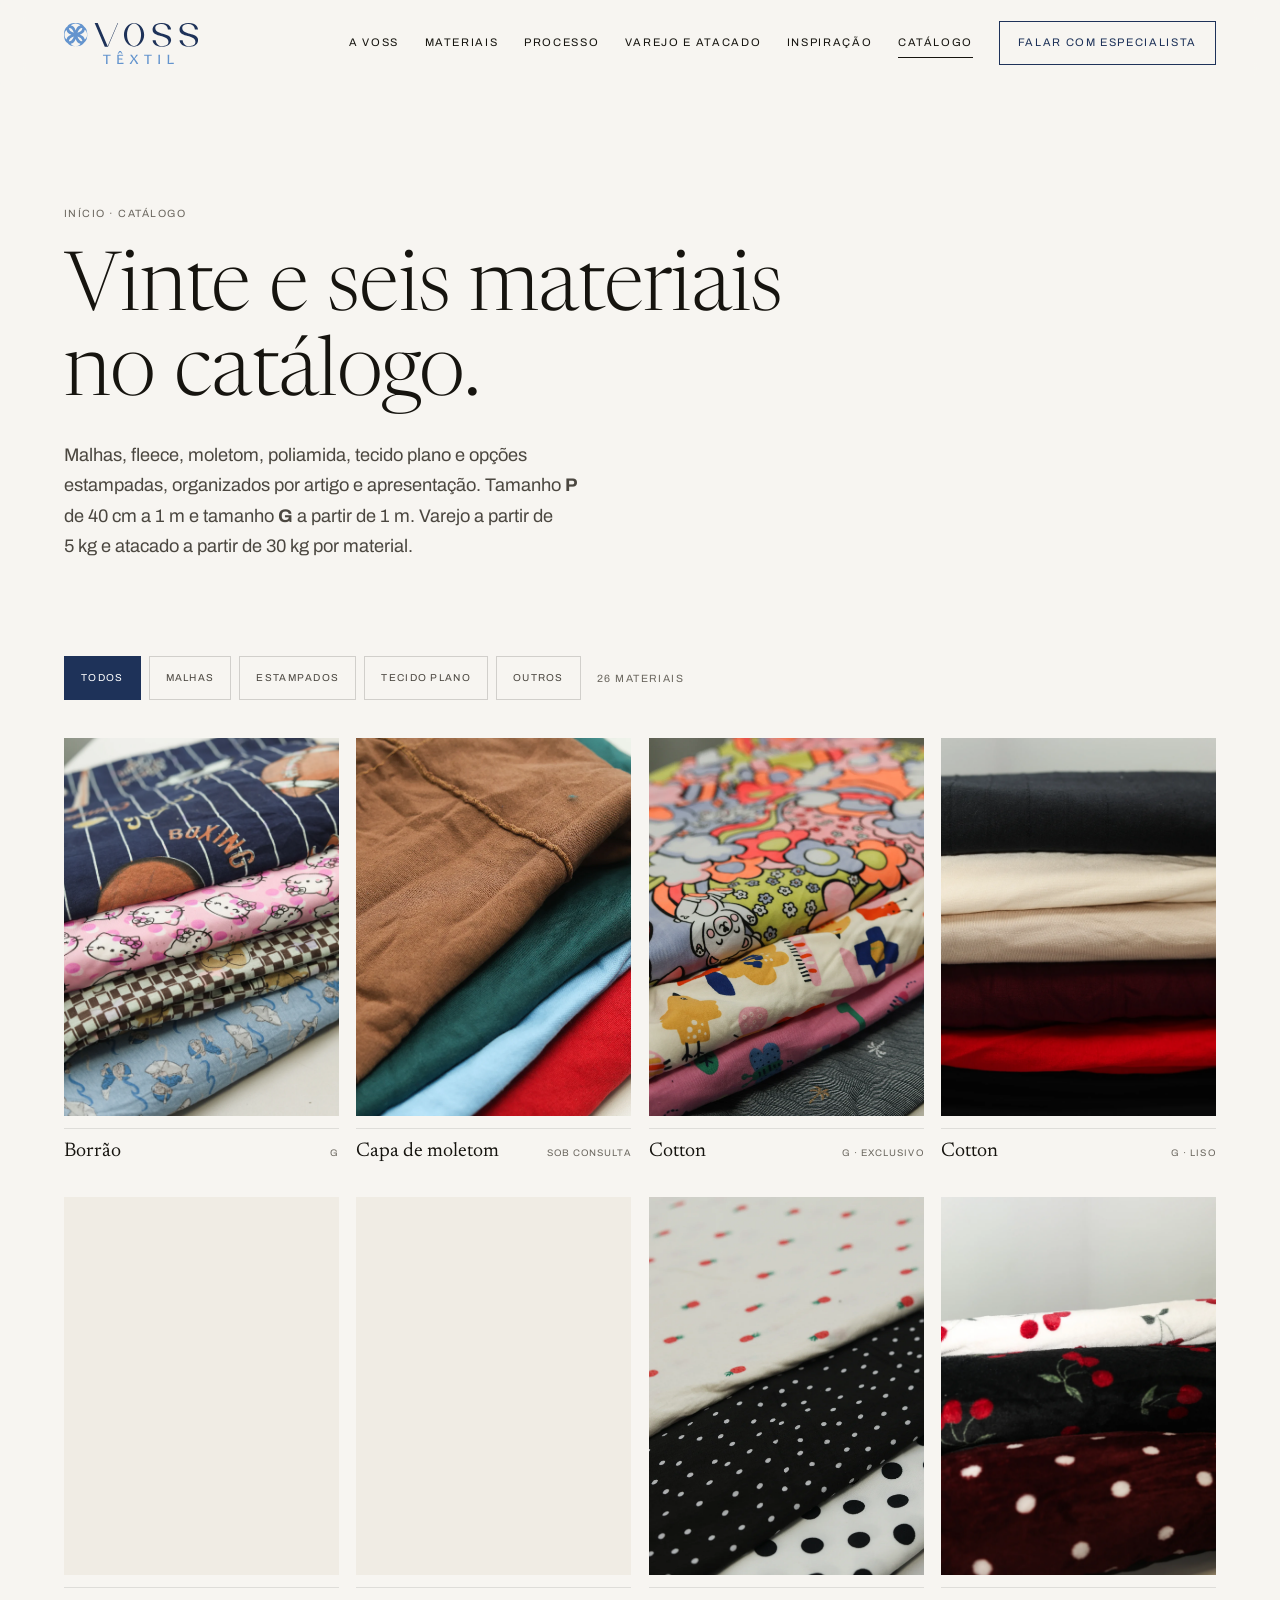
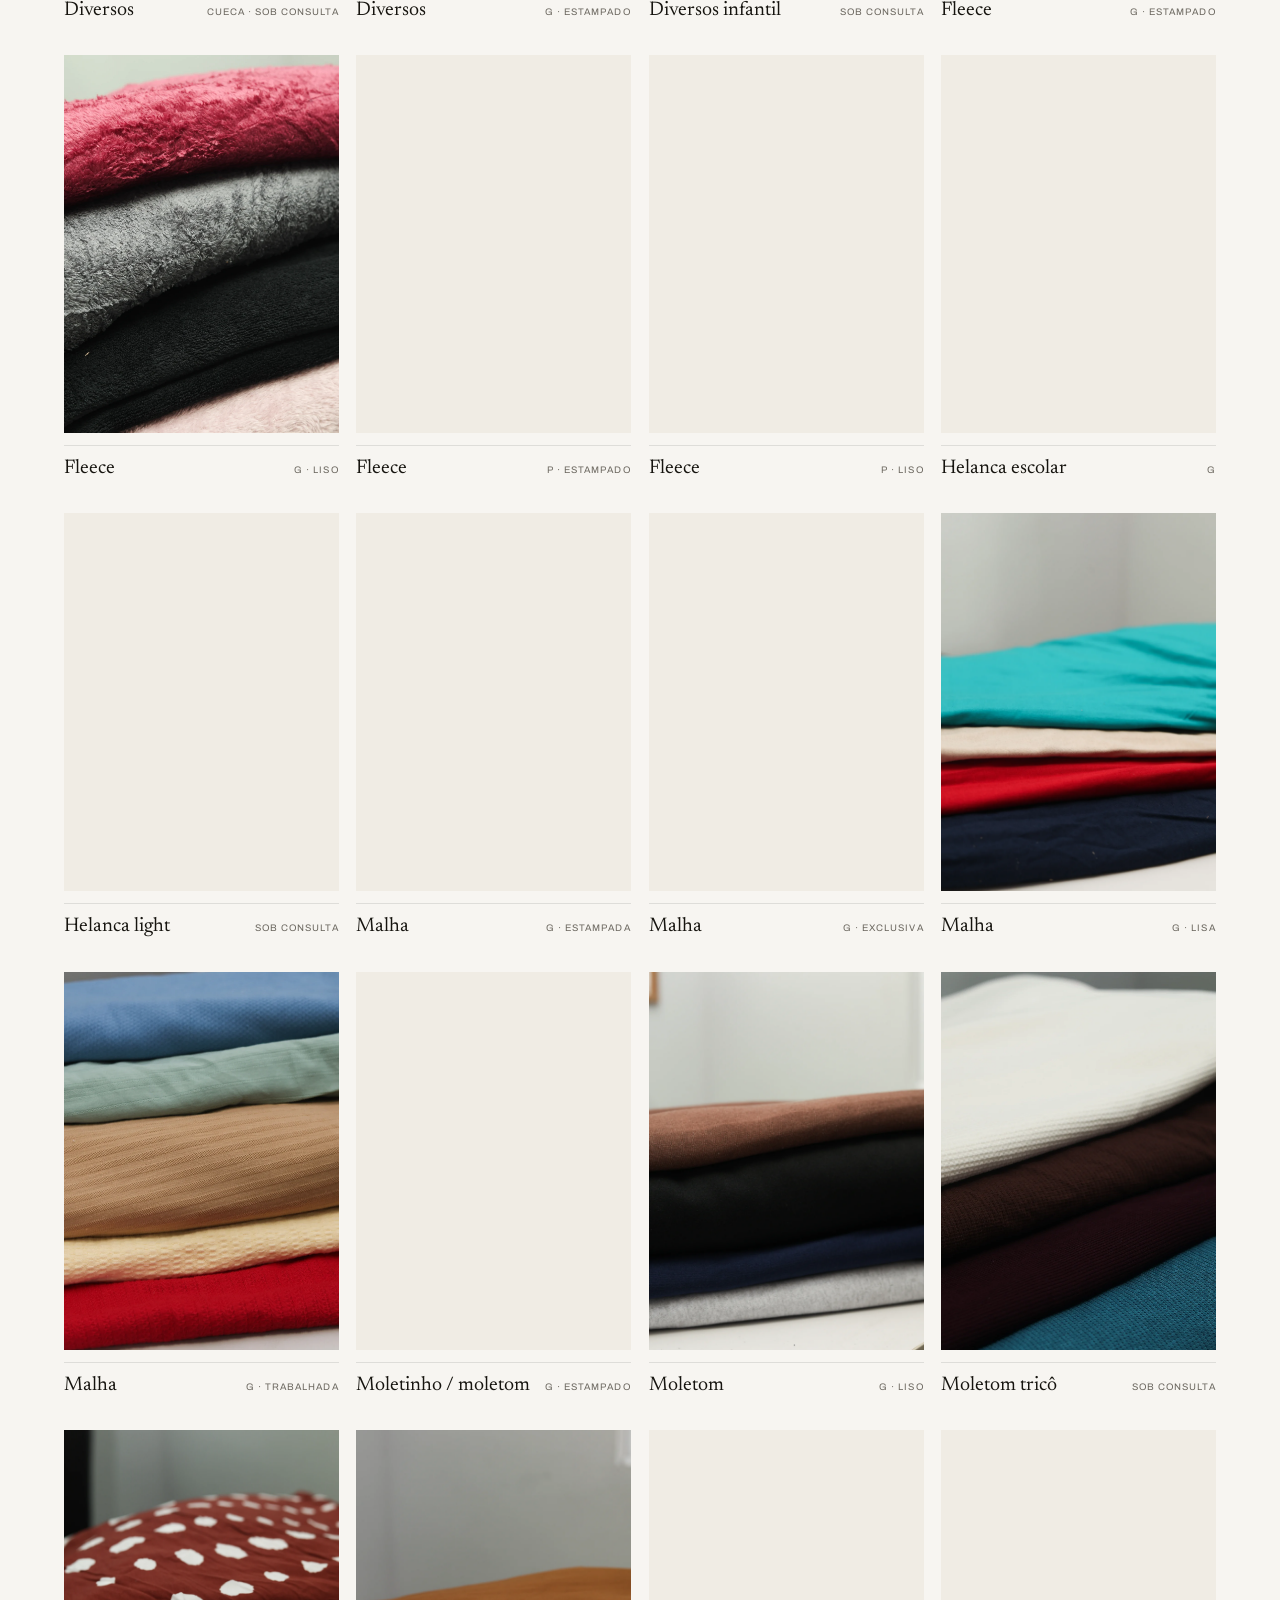
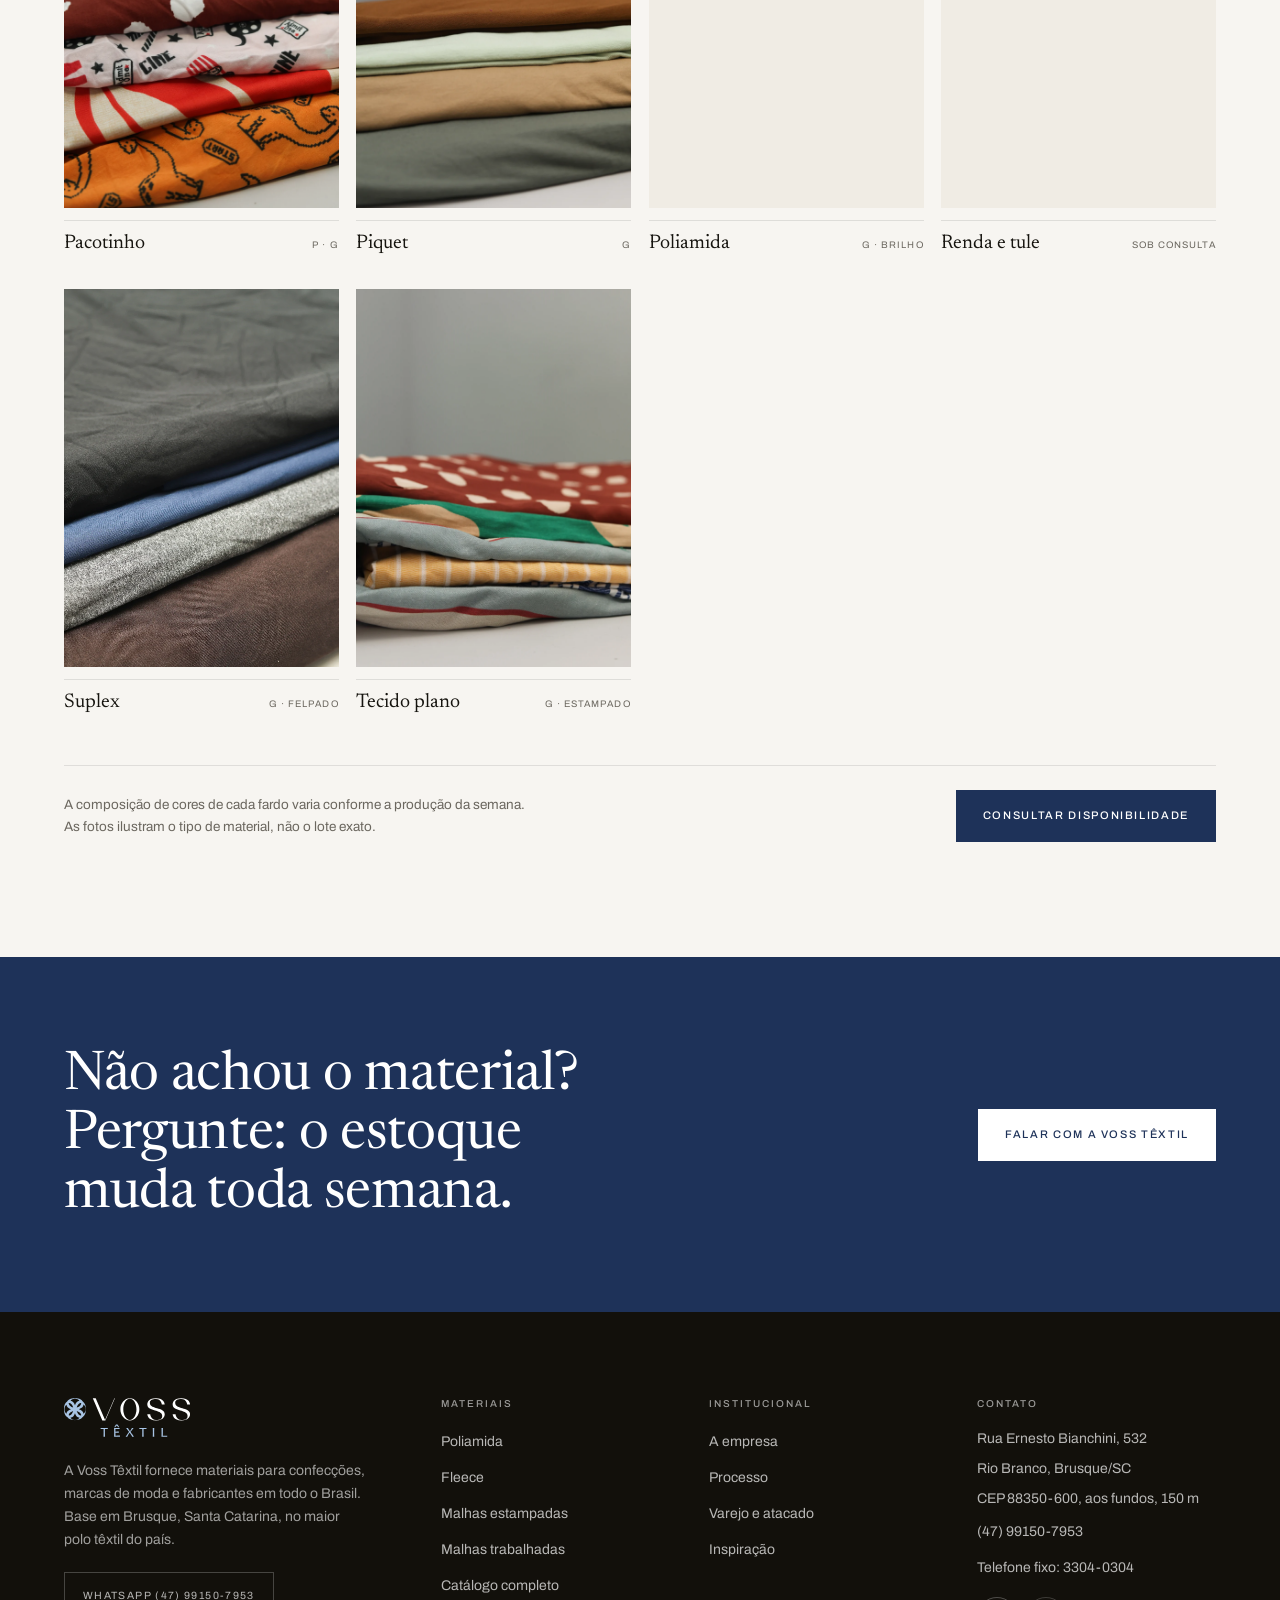
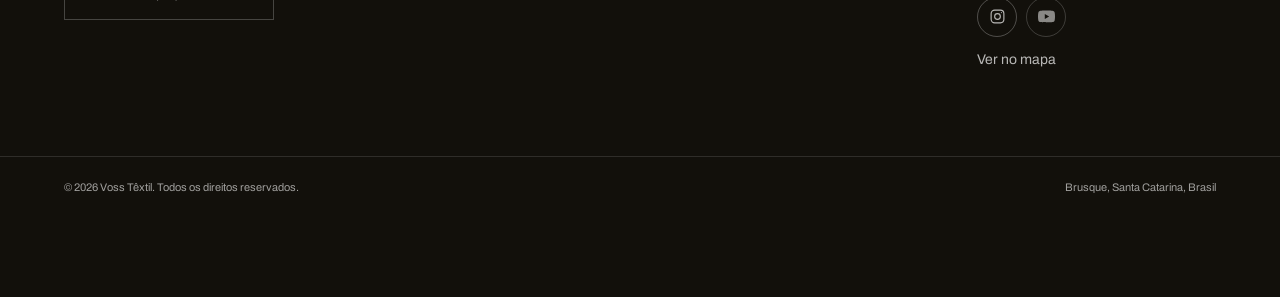
==== materiais.html @ 9a0d6fb8 "Atualiza catálogo e ajustes do site Voss" ====
<!DOCTYPE html>
<html lang="pt-BR">
<head>
<meta charset="utf-8">
<meta name="viewport" content="width=device-width, initial-scale=1">

<title>Catálogo de materiais | Voss Têxtil | Brusque/SC</title>
<meta name="description" content="Catálogo completo da Voss Têxtil com 26 materiais organizados por artigo e apresentação. Varejo a partir de 5 kg e atacado a partir de 30 kg por material.">
<meta name="theme-color" content="#1e3259">
<link rel="canonical" href="https://vosstextil.com.br/materiais.html">
<link rel="icon" href="favicon.svg" type="image/svg+xml">

<meta property="og:type" content="website">
<meta property="og:locale" content="pt_BR">
<meta property="og:site_name" content="Voss Têxtil">
<meta property="og:title" content="Catálogo de materiais | Voss Têxtil">
<meta property="og:description" content="26 materiais têxteis da Voss organizados por artigo, tamanho e apresentação.">
<meta property="og:image" content="img/hero-principal.webp">

<link rel="preconnect" href="https://fonts.googleapis.com">
<link rel="preconnect" href="https://fonts.gstatic.com" crossorigin>
<link href="https://fonts.googleapis.com/css2?family=Archivo:wght@300;400;500;600&family=Newsreader:ital,opsz,wght@0,6..72,300;0,6..72,400;0,6..72,500;1,6..72,300&display=swap" rel="stylesheet">
<link rel="stylesheet" href="styles.css">
</head>
<body>

<a class="skip" href="#conteudo">Ir para o conteúdo</a>

<!-- ========================================================== header === -->
<header class="hdr" id="hdr">
  <div class="wrap hdr__in">
    <a class="hdr__logo" href="index.html#topo" aria-label="Voss Têxtil, início">
      <img src="img/logo-voss.svg" alt="Voss Têxtil" width="142" height="43" decoding="async">
    </a>

    <nav class="hdr__nav" id="nav" aria-label="Navegação principal">
      <a href="index.html#diferenciais">A Voss</a>
      <a href="index.html#materiais">Materiais</a>
      <a href="index.html#processo">Processo</a>
      <a href="index.html#volumes">Varejo e atacado</a>
      <a href="index.html#inspiracao">Inspiração</a>
      <a href="materiais.html" aria-current="page">Catálogo</a>
      <a class="hdr__cta" href="https://wa.me/5547991507953?text=Ol%C3%A1%2C%20gostaria%20de%20falar%20com%20um%20especialista%20da%20Voss%20T%C3%AAxtil." target="_blank" rel="noopener">Falar com especialista</a>
    </nav>

    <button class="burger" id="burger" type="button" aria-label="Abrir menu" aria-expanded="false" aria-controls="nav">
      <span></span><span></span>
    </button>
  </div>
    <span class="progress" id="progress" aria-hidden="true"></span>
</header>

<main id="conteudo">

<!-- ==================================================== cabeça página === -->
<section class="wrap page-head">
  <p class="crumbs rv"><a href="index.html">Início</a> · Catálogo</p>
  <h1 class="display rv" data-split="55" style="--d:80ms">Vinte e seis materiais no catálogo.</h1>
  <p class="lead rv" style="--d:140ms">
    Malhas, fleece, moletom, poliamida, tecido plano e opções estampadas,
    organizados por artigo e apresentação. Tamanho <strong>P</strong> de
    40&nbsp;cm a 1&nbsp;m e tamanho <strong>G</strong> a partir de 1&nbsp;m.
    Varejo a partir de 5&nbsp;kg e atacado a partir de 30&nbsp;kg por material.
  </p>
</section>

<!-- ======================================================== catálogo === -->
<section class="wrap" style="padding-bottom:var(--sect)">

  <div class="filters rv" role="group" aria-label="Filtrar catálogo por linha">
    <button type="button" data-filter="todos" aria-pressed="true">Todos</button>
    <button type="button" data-filter="malha" aria-pressed="false">Malhas</button>
    <button type="button" data-filter="estampado" aria-pressed="false">Estampados</button>
    <button type="button" data-filter="plano" aria-pressed="false">Tecido plano</button>
    <button type="button" data-filter="outros" aria-pressed="false">Outros</button>
    <span class="crumbs" id="gridCount" aria-live="polite" style="align-self:center; margin-left:8px">26 materiais</span>
  </div>

  <div class="grid" id="grid" data-stagger="45">

    <article class="card rv" data-cat="estampado">
      <figure class="card__fig rv rv--img"><img src="img/produtos/borrao.webp" alt="Malhas com estampas variadas da linha Borrão" width="1200" height="1800" loading="lazy" decoding="async"></figure>
      <div class="card__meta"><h2 class="card__name">Borrão</h2><span class="card__spec">G</span></div>
    </article>

    <article class="card rv" data-cat="malha">
      <figure class="card__fig rv rv--img"><img src="img/produtos/capa-de-moletom.webp" alt="Tecidos para capa de moletom em cores lisas" width="1200" height="1500" loading="lazy" decoding="async"></figure>
      <div class="card__meta"><h2 class="card__name">Capa de moletom</h2><span class="card__spec">Sob consulta</span></div>
    </article>

    <article class="card rv" data-cat="malha estampado">
      <figure class="card__fig rv rv--img"><img src="img/produtos/cotton-exclusivo.webp" alt="Cottons estampados da linha exclusiva" width="1200" height="1500" loading="lazy" decoding="async"></figure>
      <div class="card__meta"><h2 class="card__name">Cotton</h2><span class="card__spec">G · exclusivo</span></div>
    </article>

    <article class="card rv" data-cat="malha">
      <figure class="card__fig rv rv--img"><img src="img/produtos/cotton.webp" alt="Cotton liso em cores variadas" width="1200" height="1800" loading="lazy" decoding="async"></figure>
      <div class="card__meta"><h2 class="card__name">Cotton</h2><span class="card__spec">G · liso</span></div>
    </article>

    <article class="card rv" data-cat="malha estampado">
      <figure class="card__fig rv rv--img"><img src="img/produtos/diversos-cueca.webp" alt="Tecidos estampados e listrados da linha cueca" width="1200" height="1500" loading="lazy" decoding="async"></figure>
      <div class="card__meta"><h2 class="card__name">Diversos</h2><span class="card__spec">Cueca · sob consulta</span></div>
    </article>

    <article class="card rv" data-cat="estampado">
      <figure class="card__fig rv rv--img"><img src="img/produtos/diversos-estampado.webp" alt="Malhas estampadas diversas, com padrões florais e geométricos" width="1200" height="1800" loading="lazy" decoding="async"></figure>
      <div class="card__meta"><h2 class="card__name">Diversos</h2><span class="card__spec">G · estampado</span></div>
    </article>

    <article class="card rv" data-cat="malha estampado">
      <figure class="card__fig rv rv--img"><img src="img/produtos/diversos-infantil.webp" alt="Tecidos com estampas infantis variadas" width="1200" height="1500" loading="lazy" decoding="async"></figure>
      <div class="card__meta"><h2 class="card__name">Diversos infantil</h2><span class="card__spec">Sob consulta</span></div>
    </article>

    <article class="card rv" data-cat="malha estampado">
      <figure class="card__fig rv rv--img"><img src="img/materiais/fleece.webp" alt="Fleece estampado com padrões variados" width="1200" height="1800" loading="lazy" decoding="async"></figure>
      <div class="card__meta"><h2 class="card__name">Fleece</h2><span class="card__spec">G · estampado</span></div>
    </article>

    <article class="card rv" data-cat="malha">
      <figure class="card__fig rv rv--img"><img src="img/produtos/fleece-g-liso.webp" alt="Fleece liso em cores variadas" width="1200" height="1500" loading="lazy" decoding="async"></figure>
      <div class="card__meta"><h2 class="card__name">Fleece</h2><span class="card__spec">G · liso</span></div>
    </article>

    <article class="card rv" data-cat="malha estampado">
      <figure class="card__fig rv rv--img"><img src="img/produtos/fleece-p-estampado.webp" alt="Fleece estampado em cores e padrões variados" width="1200" height="1500" loading="lazy" decoding="async"></figure>
      <div class="card__meta"><h2 class="card__name">Fleece</h2><span class="card__spec">P · estampado</span></div>
    </article>

    <article class="card rv" data-cat="malha">
      <figure class="card__fig rv rv--img"><img src="img/produtos/fleece-p-liso.webp" alt="Fleece liso em cores variadas" width="1200" height="1500" loading="lazy" decoding="async"></figure>
      <div class="card__meta"><h2 class="card__name">Fleece</h2><span class="card__spec">P · liso</span></div>
    </article>

    <article class="card rv" data-cat="malha">
      <figure class="card__fig rv rv--img"><img src="img/produtos/helanca.webp" alt="Helanca escolar em cores variadas" width="1200" height="1800" loading="lazy" decoding="async"></figure>
      <div class="card__meta"><h2 class="card__name">Helanca escolar</h2><span class="card__spec">G</span></div>
    </article>

    <article class="card rv" data-cat="malha">
      <figure class="card__fig rv rv--img"><img src="img/produtos/helanca-light.webp" alt="Helanca light em várias cores lisas" width="1200" height="1500" loading="lazy" decoding="async"></figure>
      <div class="card__meta"><h2 class="card__name">Helanca light</h2><span class="card__spec">Sob consulta</span></div>
    </article>

    <article class="card rv" data-cat="malha estampado">
      <figure class="card__fig rv rv--img"><img src="img/produtos/malha-estampada.webp" alt="Malha estampada com padrões florais e geométricos" width="1200" height="1800" loading="lazy" decoding="async"></figure>
      <div class="card__meta"><h2 class="card__name">Malha</h2><span class="card__spec">G · estampada</span></div>
    </article>

    <article class="card rv" data-cat="malha estampado">
      <figure class="card__fig rv rv--img"><img src="img/produtos/malha-exclusiva.webp" alt="Malhas exclusivas com estampas variadas" width="1200" height="1500" loading="lazy" decoding="async"></figure>
      <div class="card__meta"><h2 class="card__name">Malha</h2><span class="card__spec">G · exclusiva</span></div>
    </article>

    <article class="card rv" data-cat="malha">
      <figure class="card__fig rv rv--img"><img src="img/produtos/malha-lisa.webp" alt="Malha lisa em cores variadas" width="1200" height="1800" loading="lazy" decoding="async"></figure>
      <div class="card__meta"><h2 class="card__name">Malha</h2><span class="card__spec">G · lisa</span></div>
    </article>

    <article class="card rv" data-cat="malha">
      <figure class="card__fig rv rv--img"><img src="img/materiais/malhas-trabalhadas.webp" alt="Malhas trabalhadas empilhadas em tons de azul, verde, areia e vermelho" width="1200" height="1498" loading="lazy" decoding="async"></figure>
      <div class="card__meta"><h2 class="card__name">Malha</h2><span class="card__spec">G · trabalhada</span></div>
    </article>

    <article class="card rv" data-cat="malha estampado">
      <figure class="card__fig rv rv--img"><img src="img/produtos/moletinho-moletom-estampado.webp" alt="Moletinho e moletom estampados com padrões infantis" width="1200" height="1800" loading="lazy" decoding="async"></figure>
      <div class="card__meta"><h2 class="card__name">Moletinho / moletom</h2><span class="card__spec">G · estampado</span></div>
    </article>

    <article class="card rv" data-cat="malha">
      <figure class="card__fig rv rv--img"><img src="img/produtos/moletom.webp" alt="Moletom liso em cores variadas" width="1200" height="1800" loading="lazy" decoding="async"></figure>
      <div class="card__meta"><h2 class="card__name">Moletom</h2><span class="card__spec">G · liso</span></div>
    </article>

    <article class="card rv" data-cat="malha">
      <figure class="card__fig rv rv--img"><img src="img/produtos/moletom-trico.webp" alt="Malhas com textura de tricô em cores variadas" width="1200" height="1500" loading="lazy" decoding="async"></figure>
      <div class="card__meta"><h2 class="card__name">Moletom tricô</h2><span class="card__spec">Sob consulta</span></div>
    </article>

    <article class="card rv" data-cat="estampado">
      <figure class="card__fig rv rv--img"><img src="img/produtos/pacotinho-estampado.webp" alt="Pacotes de tecidos estampados em cores variadas" width="1200" height="1800" loading="lazy" decoding="async"></figure>
      <div class="card__meta"><h2 class="card__name">Pacotinho</h2><span class="card__spec">P · G</span></div>
    </article>

    <article class="card rv" data-cat="malha">
      <figure class="card__fig rv rv--img"><img src="img/produtos/piquet.webp" alt="Piquet em cores variadas" width="1200" height="1800" loading="lazy" decoding="async"></figure>
      <div class="card__meta"><h2 class="card__name">Piquet</h2><span class="card__spec">G</span></div>
    </article>

    <article class="card rv" data-cat="malha">
      <figure class="card__fig rv rv--img"><img src="img/materiais/poliamida.webp" alt="Poliamida lisa com brilho em várias cores" width="1200" height="1800" loading="lazy" decoding="async"></figure>
      <div class="card__meta"><h2 class="card__name">Poliamida</h2><span class="card__spec">G · brilho</span></div>
    </article>

    <article class="card rv" data-cat="outros">
      <figure class="card__fig rv rv--img"><img src="img/produtos/renda-e-tule.webp" alt="Rendas e tules em diferentes cores e texturas" width="1200" height="1500" loading="lazy" decoding="async"></figure>
      <div class="card__meta"><h2 class="card__name">Renda e tule</h2><span class="card__spec">Sob consulta</span></div>
    </article>

    <article class="card rv" data-cat="malha">
      <figure class="card__fig rv rv--img"><img src="img/produtos/suplex-felpado.webp" alt="Suplex felpado em cores variadas" width="1200" height="1500" loading="lazy" decoding="async"></figure>
      <div class="card__meta"><h2 class="card__name">Suplex</h2><span class="card__spec">G · felpado</span></div>
    </article>

    <article class="card rv" data-cat="plano estampado">
      <figure class="card__fig rv rv--img"><img src="img/produtos/tecido-plano.webp" alt="Tecidos planos estampados dobrados em pilha" width="1200" height="1800" loading="lazy" decoding="async"></figure>
      <div class="card__meta"><h2 class="card__name">Tecido plano</h2><span class="card__spec">G · estampado</span></div>
    </article>

  </div>

  <div class="cat__note">
    <p>
      A composição de cores de cada fardo varia conforme a produção da semana.
      As fotos ilustram o tipo de material, não o lote exato.
    </p>
    <a class="btn" href="https://wa.me/5547991507953?text=Ol%C3%A1%2C%20gostaria%20de%20consultar%20a%20disponibilidade%20de%20materiais%20do%20cat%C3%A1logo." target="_blank" rel="noopener">Consultar disponibilidade</a>
  </div>

</section>

<!-- ============================================================= cta === -->
<section class="section section--tight dark">
  <div class="wrap cta__in">
    <h2 class="h2 rv" data-split="45">Não achou o material? Pergunte: o estoque muda toda semana.</h2>
    <a class="btn btn--light rv" style="--d:100ms" href="https://wa.me/5547991507953?text=Ol%C3%A1%2C%20procuro%20um%20material%20espec%C3%ADfico." target="_blank" rel="noopener">Falar com a Voss Têxtil</a>
  </div>
</section>

</main>

<!-- ========================================================== rodapé === -->
<footer class="ft">
  <div class="wrap ft__top">

    <div>
      <img class="ft__logo" src="img/logo-voss-branco.svg" alt="Voss Têxtil" width="142" height="43" decoding="async">
      <p class="ft__about">
        A Voss Têxtil fornece materiais para confecções, marcas de moda e
        fabricantes em todo o Brasil. Base em Brusque, Santa Catarina, no maior
        polo têxtil do país.
      </p>
      <a class="ft__wa" href="https://wa.me/5547991507953?text=Ol%C3%A1%2C%20vim%20pelo%20site%20da%20Voss%20T%C3%AAxtil." target="_blank" rel="noopener">WhatsApp (47) 99150-7953</a>
    </div>

    <div class="ft__col">
      <h4>Materiais</h4>
      <ul>
        <li><a href="index.html#materiais">Poliamida</a></li>
        <li><a href="index.html#materiais">Fleece</a></li>
        <li><a href="index.html#materiais">Malhas estampadas</a></li>
        <li><a href="index.html#materiais">Malhas trabalhadas</a></li>
        <li><a href="materiais.html">Catálogo completo</a></li>
      </ul>
    </div>

    <div class="ft__col">
      <h4>Institucional</h4>
      <ul>
        <li><a href="index.html#diferenciais">A empresa</a></li>
        <li><a href="index.html#processo">Processo</a></li>
        <li><a href="index.html#volumes">Varejo e atacado</a></li>
        <li><a href="index.html#inspiracao">Inspiração</a></li>
      </ul>
    </div>

    <div class="ft__col">
      <h4>Contato</h4>
      <ul>
        <li>Rua Ernesto Bianchini, 532</li>
        <li>Rio Branco, Brusque/SC</li>
        <li>CEP 88350-600, aos fundos, 150 m</li>
        <li><a href="tel:+5547991507953">(47) 99150-7953</a></li>
        <li>Telefone fixo: <a href="tel:+554733040304">3304-0304</a></li>
        <li class="ft__socials">
          <a class="ft__social" href="https://www.instagram.com/vosstextil/" target="_blank" rel="noopener" aria-label="Instagram da Voss Têxtil">
            <svg viewBox="0 0 24 24" fill="none" stroke="currentColor" stroke-width="1.6" stroke-linecap="round" stroke-linejoin="round" aria-hidden="true"><rect x="3" y="3" width="18" height="18" rx="5"/><circle cx="12" cy="12" r="4"/><circle cx="17.5" cy="6.5" r=".8" fill="currentColor" stroke="none"/></svg>
          </a>
          <span class="ft__social ft__social--pending" role="img" aria-label="YouTube da Voss Têxtil">
            <svg viewBox="0 0 24 24" fill="currentColor" aria-hidden="true"><path d="M23.5 6.2a3 3 0 0 0-2.1-2.1C19.5 3.6 12 3.6 12 3.6s-7.5 0-9.4.5A3 3 0 0 0 .5 6.2 31 31 0 0 0 0 12a31 31 0 0 0 .5 5.8 3 3 0 0 0 2.1 2.1c1.9.5 9.4.5 9.4.5s7.5 0 9.4-.5a3 3 0 0 0 2.1-2.1A31 31 0 0 0 24 12a31 31 0 0 0-.5-5.8ZM9.6 15.6V8.4l6.2 3.6-6.2 3.6Z"/></svg>
          </span>
        </li>
        <li><a href="https://www.google.com/maps/search/?api=1&amp;query=Rua+Ernesto+Bianchini%2C+532+-+Rio+Branco%2C+Brusque+-+SC" target="_blank" rel="noopener">Ver no mapa</a></li>
      </ul>
    </div>

  </div>

  <div class="wrap ft__bot">
    <span>© <span id="ano">2026</span> Voss Têxtil. Todos os direitos reservados.</span>
    <span>Brusque, Santa Catarina, Brasil</span>
  </div>
</footer>

<!-- =============================================== whatsapp flutuante === -->
<a class="wa-float" id="waFloat"
   href="https://wa.me/5547991507953?text=Ol%C3%A1%2C%20vim%20pelo%20site%20da%20Voss%20T%C3%AAxtil."
   target="_blank" rel="noopener" aria-label="Falar com a Voss Têxtil no WhatsApp">
  <svg viewBox="0 0 24 24" aria-hidden="true" fill="currentColor">
    <path d="M12.04 2C6.58 2 2.13 6.45 2.13 11.91c0 1.75.46 3.45 1.32 4.95L2 22l5.25-1.38a9.9 9.9 0 0 0 4.79 1.22h.01c5.46 0 9.91-4.45 9.91-9.91 0-2.65-1.03-5.14-2.9-7.01A9.82 9.82 0 0 0 12.04 2Zm0 18.15h-.01a8.2 8.2 0 0 1-4.19-1.15l-.3-.18-3.12.82.83-3.04-.2-.31a8.2 8.2 0 0 1-1.26-4.38c0-4.54 3.7-8.24 8.25-8.24 2.2 0 4.27.86 5.83 2.42a8.19 8.19 0 0 1 2.41 5.83c0 4.54-3.7 8.23-8.24 8.23Zm4.52-6.17c-.25-.12-1.47-.72-1.69-.81-.23-.08-.39-.12-.56.13-.16.24-.64.8-.78.97-.15.16-.29.18-.53.06-.25-.12-1.05-.39-1.99-1.23-.74-.66-1.23-1.47-1.38-1.71-.14-.25-.01-.38.11-.5.11-.11.25-.29.37-.43.13-.15.17-.25.25-.41.08-.17.04-.31-.02-.43-.06-.12-.56-1.34-.76-1.84-.2-.48-.4-.42-.56-.43h-.47c-.16 0-.43.06-.65.31-.22.24-.85.83-.85 2.03s.87 2.35.99 2.51c.12.16 1.71 2.61 4.14 3.66.58.25 1.03.4 1.38.51.58.19 1.11.16 1.53.1.47-.07 1.47-.6 1.67-1.18.21-.58.21-1.07.15-1.18-.06-.1-.22-.16-.47-.28Z"/>
  </svg>
</a>

<script src="main.js" defer></script>
</body>
</html>
---- styles.css ----
/* ==========================================================================
   VOSS TÊXTIL · Brusque, Santa Catarina
   Site institucional · folha de estilo única
   Mobile first. Breakpoints: 480 · 640 · 900 · 1200
   ========================================================================== */

/* ------------------------------------------------------------- tokens --- */
:root{
  /* identidade Voss */
  --navy:        #1e3259;
  --navy-deep:   #16253f;
  --blue:        #6494ce;
  --blue-pale:   #a8c4e4;
  --ink:         #12100b;

  /* fundos claros */
  --paper:       #f7f5f1;
  --paper-2:     #f0ece4;
  --white:       #ffffff;

  /* texto */
  --text:        #16140f;
  --text-2:      #4b4740;
  --muted:       #6b675f;

  /* traços */
  --line:        rgba(18,16,11,.16);
  --line-soft:   rgba(18,16,11,.10);
  --line-light:  rgba(255,255,255,.22);

  --serif: "Newsreader", Georgia, "Times New Roman", serif;
  --sans:  "Archivo", "Helvetica Neue", Helvetica, Arial, sans-serif;

  --hdr-h: 68px;
  --gut:   clamp(22px, 5vw, 76px);
  --max:   1460px;
  --sect:  clamp(64px, 9vw, 152px);

  --ease:   cubic-bezier(.22,.61,.36,1);
  --ease-o: cubic-bezier(.16,1,.3,1);
}
@media (min-width:900px){ :root{ --hdr-h:86px } }

/* -------------------------------------------------------------- reset --- */
*,*::before,*::after{ box-sizing:border-box }
html{
  -webkit-text-size-adjust:100%;
  scroll-behavior:smooth;
  scroll-padding-top:calc(var(--hdr-h) + 16px);
}
html{ overflow-x:hidden; overflow-x:clip }
body{
  margin:0; background:var(--paper); color:var(--text);
  font-family:var(--sans); font-size:16px; font-weight:400; line-height:1.62;
  -webkit-font-smoothing:antialiased; -moz-osx-font-smoothing:grayscale;
  overflow-x:hidden;
}
img,svg{ display:block; max-width:100% }
a{ color:inherit; text-decoration:none }
button{ font:inherit; color:inherit; background:none; border:0; cursor:pointer }
h1,h2,h3,h4,p,figure,dl,dd,blockquote{ margin:0 }
ul,ol{ margin:0; padding:0; list-style:none }
::selection{ background:var(--navy); color:#fff }
:focus-visible{ outline:2px solid var(--navy); outline-offset:3px }

.skip{ position:absolute; left:-9999px; top:0; z-index:300; background:var(--navy); color:#fff; padding:14px 20px }
.skip:focus{ left:0 }
.sr{ position:absolute; width:1px; height:1px; overflow:hidden; clip:rect(0 0 0 0); white-space:nowrap }

/* ---------------------------------------------------------- utilitários --- */
.wrap{ width:100%; max-width:var(--max); margin-inline:auto; padding-inline:var(--gut) }
.section{ padding-block:var(--sect) }
.section--tight{ padding-block:clamp(52px,7vw,108px) }
.dark{ background:var(--navy); color:#fff }
.dark .eyebrow{ color:var(--blue-pale) }
.tinted{ background:var(--paper-2) }

/* ---------------------------------------------------------- tipografia --- */
.eyebrow{
  font-size:10.5px; font-weight:500; letter-spacing:.2em; text-transform:uppercase;
  color:var(--muted); display:flex; align-items:baseline; gap:12px;
}

.display{
  font-family:var(--serif); font-weight:300; font-optical-sizing:auto; line-height:1.04; letter-spacing:-.008em;
  font-size:clamp(2.35rem, 7.6vw, 5.1rem);
  text-wrap:balance;
}
.h2{
  font-family:var(--serif); font-weight:400; font-optical-sizing:auto; line-height:1.08; letter-spacing:-.006em;
  font-size:clamp(1.95rem, 5.4vw, 3.4rem);
  text-wrap:balance;
}
.h3{ font-family:var(--serif); font-weight:400; line-height:1.16; font-size:clamp(1.3rem,3.4vw,1.65rem) }
.lead{ font-size:clamp(1rem,2.4vw,1.14rem); line-height:1.66; color:var(--text-2); text-wrap:pretty }
.body{ color:var(--text-2); text-wrap:pretty }
.body + .body{ margin-top:1.1em }
.dark .body,.dark .lead{ color:rgba(255,255,255,.72) }

/* -------------------------------------------------------------- botões --- */
.btn{
  display:inline-flex; align-items:center; justify-content:center; gap:12px;
  min-height:52px; padding:15px 26px;
  font-size:11px; font-weight:500; letter-spacing:.15em; text-transform:uppercase;
  border:1px solid var(--navy); background:var(--navy); color:#fff;
  position:relative; overflow:hidden; isolation:isolate;
  transition:color .5s var(--ease), border-color .5s var(--ease);
}
.btn::before{
  content:""; position:absolute; inset:0; z-index:-1; background:var(--paper);
  transform:scaleY(0); transform-origin:bottom; transition:transform .55s var(--ease-o);
}
.btn:hover::before{ transform:scaleY(1) }
.btn:hover{ color:var(--navy) }
.btn--ghost{ background:transparent; color:var(--text); border-color:var(--line) }
.btn--ghost::before{ background:var(--ink) }
.btn--ghost:hover{ color:var(--paper); border-color:var(--ink) }
.btn--ondark{ background:transparent; color:#fff; border-color:var(--line-light) }
.btn--ondark::before{ background:#fff }
.btn--ondark:hover{ color:var(--navy); border-color:#fff }
.btn--light{ background:#fff; color:var(--navy); border-color:#fff }
.btn--light::before{ background:var(--navy) }
.btn--light:hover{ color:#fff; border-color:#fff }
.btn__arrow{ width:16px; height:1px; background:currentColor; flex:none; transition:width .45s var(--ease) }
.btn:hover .btn__arrow{ width:26px }

.link-u{
  display:inline-flex; align-items:center; gap:10px; position:relative;
  min-height:34px;
  font-size:11px; font-weight:500; letter-spacing:.15em; text-transform:uppercase;
  padding-bottom:6px;
}
.link-u::after{
  content:""; position:absolute; left:0; right:0; bottom:0; height:1px; background:currentColor;
  transform-origin:right; transition:transform .5s var(--ease-o);
}
.link-u:hover::after{ transform:scaleX(0); transform-origin:left }
.link-u i{ width:14px; height:1px; background:currentColor; transition:width .45s var(--ease) }
.link-u:hover i{ width:24px }

/* -------------------------------------------------------------- header --- */
.hdr{
  position:fixed; inset:0 0 auto 0; z-index:200;
  background:rgba(247,245,241,.9);
  -webkit-backdrop-filter:saturate(150%) blur(12px);
  backdrop-filter:saturate(150%) blur(12px);
  border-bottom:1px solid transparent;
  transition:border-color .4s var(--ease), box-shadow .4s var(--ease);
}
.hdr.is-scrolled{ border-bottom-color:var(--line-soft); box-shadow:0 1px 24px rgba(18,16,11,.05) }

/* barra de progresso da leitura */
.progress{
  position:absolute; left:0; right:0; bottom:-1px; height:2px;
  background:var(--navy); transform:scaleX(0); transform-origin:left;
  will-change:transform;
}
.hdr__in{ display:flex; align-items:center; justify-content:space-between; gap:20px; height:var(--hdr-h) }
.hdr__logo{ width:104px; flex:none }
.hdr__nav{ display:flex; align-items:center; gap:clamp(15px,2vw,32px) }
.hdr__nav a{ font-size:11px; font-weight:400; letter-spacing:.15em; text-transform:uppercase; position:relative; padding-block:6px }
.hdr__nav a::after{ content:""; position:absolute; left:0; bottom:0; height:1px; width:0; background:currentColor; transition:width .45s var(--ease) }
.hdr__nav a:hover::after,.hdr__nav a[aria-current="page"]::after{ width:100% }
.hdr__cta{
  display:inline-flex; align-items:center; gap:9px;
  font-size:10.5px; letter-spacing:.14em; text-transform:uppercase;
  border:1px solid var(--navy); color:var(--navy); padding:12px 18px; min-height:44px;
  transition:background .4s var(--ease), color .4s var(--ease);
}
.hdr__cta:hover{ background:var(--navy); color:#fff }

.burger{ width:44px; height:44px; margin-right:-10px; position:relative; z-index:210; flex:none }
.burger span{
  position:absolute; left:11px; width:22px; height:1px; background:currentColor;
  transition:transform .45s var(--ease-o), opacity .3s;
}
.burger span:nth-child(1){ top:18px }
.burger span:nth-child(2){ bottom:18px }

/* ---------------------------------------------------------------- hero --- */
.hero{ padding-top:calc(var(--hdr-h) + clamp(30px,7vw,84px)); padding-bottom:clamp(48px,8vw,110px) }
.hero__grid{
  display:grid; grid-template-columns:1fr;
  grid-template-areas:"copy" "comp" "meta";
  column-gap:clamp(44px,6vw,84px); row-gap:clamp(34px,6vw,52px);
}
.hero__copy{ grid-area:copy }
.hero__comp{ grid-area:comp }
.hero__meta{ grid-area:meta }
.hero .display{ margin-top:20px }
.hero__sub{ margin-top:22px; max-width:44ch; font-size:clamp(1rem,2.6vw,1.16rem); line-height:1.6; color:var(--text-2); text-wrap:pretty }
.hero__cta{ margin-top:32px; display:flex; flex-wrap:wrap; gap:12px }
.hero__cta .btn{ flex:1 1 auto; min-width:min(100%,240px) }
.hero__meta{
  margin-top:clamp(38px,7vw,66px); padding-top:22px; border-top:1px solid var(--line-soft);
  display:grid; grid-template-columns:repeat(3,1fr); gap:14px;
}
.hero__meta div{ font-size:9.5px; letter-spacing:.14em; text-transform:uppercase; color:var(--muted); line-height:1.45 }
.hero__meta strong{
  display:block; font-family:var(--serif); font-weight:400; font-size:clamp(1.25rem,4.6vw,1.6rem);
  letter-spacing:0; text-transform:none; color:var(--text); margin-bottom:4px;
}

/* O vídeo institucional ocupa o lugar da composição de fotos no hero. */
.hero__comp{ position:relative; min-width:0 }
.hero__video-frame{ position:relative; margin:0; overflow:hidden; background:var(--navy-deep); aspect-ratio:16/11 }
.hero__video-frame video{ width:100%; height:100%; display:block; object-fit:cover }
.hero__video-mute{
  position:absolute; right:16px; top:16px; z-index:2;
  width:48px; height:48px; display:grid; place-items:center;
  color:#fff; background:rgba(18,24,34,.72); border:1px solid rgba(255,255,255,.5);
  border-radius:50%; -webkit-backdrop-filter:blur(8px); backdrop-filter:blur(8px);
  transition:background .25s ease, transform .25s ease;
}
.hero__video-mute:hover{ background:rgba(18,24,34,.95); transform:scale(1.04) }
.hero__video-mute:focus-visible{ outline-color:#fff; outline-offset:4px }
.hero__video-mute svg{ width:21px; height:21px }
.hero__video-mute [hidden]{ display:none }
.hero__comp-cap{
  margin-top:20px; max-width:34ch;
  font-size:9.5px; letter-spacing:.14em; text-transform:uppercase; color:var(--muted); line-height:1.6;
}
.hero__comp-cap::before{ content:""; display:block; width:24px; height:1px; background:var(--line); margin-bottom:9px }

/* -------------------------------------------------------- diferenciais --- */
.diff__head h2{ max-width:22ch }
.diff__body{ margin-top:clamp(34px,5vw,68px); display:grid; grid-template-columns:1fr; gap:clamp(28px,4vw,48px); align-items:start }
.diff__list{ display:flex; flex-direction:column }
.diff__list li{ display:flex; gap:16px; padding:16px 0; border-bottom:1px solid var(--line-soft) }
.diff__list li:first-child{ padding-top:0 }
.diff__list li:last-child{ border-bottom:0; padding-bottom:0 }
.diff__list .ico{ width:24px; height:24px; color:var(--navy); flex:none; margin-top:3px }
.diff__list .ico svg{ width:100%; height:100% }
.diff__list h3{ font-family:var(--serif); font-weight:400; font-size:1.05rem; line-height:1.2 }
.diff__list p{ margin-top:5px; font-size:13px; line-height:1.55; color:var(--text-2) }

/* ------------------------------------------------------------ materiais --- */
.mat__head{ display:grid; grid-template-columns:1fr; gap:20px; align-items:end }
.mat__grid{ margin-top:clamp(32px,4.5vw,64px); display:grid; grid-template-columns:1fr; gap:clamp(26px,3vw,34px) clamp(14px,1.8vw,26px) }
.mat__card{ display:flex; flex-direction:column }
.mat__fig{ position:relative; overflow:hidden; background:var(--paper-2); aspect-ratio:4/5 }
.mat__fig img{ width:100%; height:100%; object-fit:cover; transition:transform 1.6s var(--ease-o) }
.mat__fig::after{ content:""; position:absolute; inset:0; background:rgba(30,50,89,0); transition:background .6s var(--ease); pointer-events:none }
.mat__tag{
  position:absolute; left:12px; top:12px; z-index:2;
  background:rgba(247,245,241,.93); color:var(--navy);
  font-size:9px; letter-spacing:.16em; text-transform:uppercase; padding:7px 10px;
}
.mat__body{ padding-top:16px; border-top:1px solid var(--line-soft); margin-top:14px; flex:1; display:flex; flex-direction:column }
.mat__body h3{ font-family:var(--serif); font-weight:400; font-size:clamp(1.3rem,3.4vw,1.55rem); line-height:1.16 }
.mat__body p{ margin-top:9px; font-size:14px; line-height:1.58; color:var(--text-2); flex:1 }
.mat__body .link-u{ margin-top:18px; align-self:flex-start }
.mat__foot{ margin-top:clamp(30px,4vw,54px); padding-top:24px; border-top:1px solid var(--line-soft); display:flex; flex-wrap:wrap; gap:18px 40px; justify-content:space-between; align-items:center }
.mat__foot p{ font-size:13.5px; color:var(--muted); max-width:56ch }

/* ------------------------------------------------------------- processo --- */
.proc__head{ max-width:34ch }
.proc__track{ margin-top:clamp(26px,3.6vw,48px); position:relative; padding-top:1px }
.proc__line{ position:absolute; left:0; right:0; top:0; height:1px; background:var(--line-light) }
.proc__line span{ position:absolute; inset:0 auto 0 0; width:0; background:var(--blue); transition:width 2.4s var(--ease-o) }
.proc__track.is-in .proc__line span{ width:100% }
.proc__steps{ display:grid; grid-template-columns:1fr }
.proc__step{ padding:clamp(16px,2.6vw,26px) 0; border-bottom:1px solid var(--line-light) }
.proc__step:last-child{ border-bottom:0 }
.proc__step .n{ font-family:var(--serif); font-size:1.9rem; line-height:1; color:var(--blue) }
.proc__step h3{ margin-top:14px; font-family:var(--serif); font-weight:400; font-size:clamp(1.28rem,3.4vw,1.45rem); color:#fff }
.proc__step p{ margin-top:10px; font-size:14px; line-height:1.6; color:rgba(255,255,255,.66); max-width:36ch }
.proc__note{ margin-top:clamp(20px,3vw,36px); display:flex; flex-wrap:wrap; gap:20px 40px; justify-content:space-between; align-items:center }
.proc__note p{ font-size:13.5px; color:rgba(255,255,255,.66); max-width:52ch }

/* ---------------------------------------------------- varejo e atacado --- */
.vol__grid{ margin-top:clamp(22px,3vw,40px); display:grid; grid-template-columns:1fr; gap:clamp(16px,2vw,28px) }
.vol__card{ background:var(--white); border:1px solid var(--line-soft); padding:clamp(20px,3.4vw,34px); display:flex; flex-direction:column }
.vol__card--accent{ background:var(--navy); border-color:var(--navy); color:#fff }
.vol__card .vol__kicker{ flex:none; margin-top:0; max-width:none; font-size:10px; letter-spacing:.2em; text-transform:uppercase; color:var(--muted) }
.vol__card--accent .vol__kicker{ color:var(--blue-pale) }
.vol__card .vol__num{
  flex:none; max-width:none; margin-top:10px;
  font-family:var(--serif); font-weight:400; line-height:.92;
  font-size:clamp(2.8rem,11vw,3.9rem); letter-spacing:-.02em; color:var(--text);
  display:flex; align-items:baseline; gap:12px; flex-wrap:wrap;
  font-variant-numeric:lining-nums tabular-nums;
}
.vol__card--accent .vol__num{ color:#fff }
.vol__card .vol__num sub{ font-family:var(--sans); font-size:.78rem; font-weight:500; letter-spacing:.14em; text-transform:uppercase; vertical-align:baseline; color:var(--muted); bottom:0; position:static }
.vol__card--accent .vol__num sub{ color:var(--blue-pale) }
.vol__card h3{ margin-top:18px; font-family:var(--serif); font-weight:400; font-size:clamp(1.3rem,3.6vw,1.5rem) }
.vol__card p{ margin-top:10px; font-size:14.2px; line-height:1.6; color:var(--text-2); max-width:38ch; flex:1 }
.vol__card--accent p{ color:rgba(255,255,255,.74) }
.vol__card ul{ margin-top:16px; border-top:1px solid var(--line-soft) }
.vol__card--accent ul{ border-top-color:var(--line-light) }
.vol__card li{ padding:8px 0; border-bottom:1px solid var(--line-soft); font-size:13.5px; color:var(--text-2) }
.vol__card--accent li{ border-bottom-color:var(--line-light); color:rgba(255,255,255,.74) }
.vol__card .btn,.vol__card .link-u{ margin-top:18px; align-self:flex-start }
.vol__note{ margin-top:22px; font-size:13.5px; color:var(--muted) }

/* ----------------------------------------------------------- inspiração --- */
.insp__head{ display:grid; grid-template-columns:1fr; gap:20px; align-items:end }
.masonry{ margin-top:clamp(30px,4vw,56px); column-count:2; column-gap:clamp(10px,1.4vw,22px) }
.masonry figure{ break-inside:avoid; margin:0 0 clamp(10px,1.4vw,22px); position:relative; overflow:hidden; background:var(--paper-2) }
.masonry img{ width:100%; height:auto; transition:transform 1.5s var(--ease-o) }
.masonry button{ display:block; width:100%; padding:0; cursor:zoom-in; position:relative }
.masonry figcaption{
  position:absolute; left:0; right:0; bottom:0; padding:34px 12px 11px;
  font-size:9.5px; letter-spacing:.14em; text-transform:uppercase; color:#fff; text-align:left;
  background:linear-gradient(180deg,rgba(14,20,32,0),rgba(14,20,32,.8));
  text-shadow:0 1px 3px rgba(14,20,32,.5);
}

/* lightbox */
.lb{ position:fixed; inset:0; z-index:400; display:none; align-items:center; justify-content:center; padding:clamp(16px,4vw,56px); background:rgba(12,16,24,.94) }
.lb[open]{ display:flex; animation:lbIn .35s var(--ease-o) }
@keyframes lbIn{ from{ opacity:0 } to{ opacity:1 } }
.lb img{ max-width:100%; max-height:82vh; width:auto; object-fit:contain }
.lb__close{ position:absolute; top:clamp(12px,3vw,32px); right:clamp(12px,3vw,32px); color:#fff; font-size:10.5px; letter-spacing:.16em; text-transform:uppercase; border-bottom:1px solid rgba(255,255,255,.4); padding:8px 2px; min-height:44px }
.lb__cap{
  position:absolute; left:0; right:0; bottom:clamp(12px,3vw,30px);
  display:flex; flex-wrap:wrap; align-items:baseline; justify-content:center; gap:6px 14px;
  text-align:center; color:rgba(255,255,255,.72);
  font-size:10.5px; letter-spacing:.14em; text-transform:uppercase; padding-inline:20px;
}
.lb__count{ color:rgba(255,255,255,.45); font-variant-numeric:tabular-nums }

/* setas de navegação da galeria ampliada */
.lb__nav{
  position:absolute; top:50%; transform:translateY(-50%);
  width:52px; height:52px; display:grid; place-items:center;
  border:1px solid rgba(255,255,255,.26); color:#fff;
  transition:background .35s var(--ease), border-color .35s var(--ease), opacity .3s var(--ease);
}
.lb__nav:hover{ background:rgba(255,255,255,.12); border-color:rgba(255,255,255,.55) }
.lb__nav:active{ background:rgba(255,255,255,.2) }
.lb__nav span{ width:12px; height:12px; border-top:1px solid currentColor; border-right:1px solid currentColor }
.lb__nav--prev{ left:clamp(8px,2.6vw,34px) }
.lb__nav--prev span{ transform:rotate(-135deg); margin-left:4px }
.lb__nav--next{ right:clamp(8px,2.6vw,34px) }
.lb__nav--next span{ transform:rotate(45deg); margin-right:4px }
@media (max-width:520px){ .lb__nav{ width:44px; height:44px } }

/* --------------------------------------------------------- feedbacks --- */
.dep__carousel{ margin-top:clamp(22px,3vw,40px) }
.dep__viewport{
  position:relative; height:clamp(320px,56vh,640px); min-height:280px;
  overflow:hidden; background:transparent;
  touch-action:pan-y;
}
.dep__track{ display:flex; align-items:center; width:100%; height:100%; transition:transform .45s var(--ease); will-change:transform }
.dep__slide{
  flex:0 0 100%; min-width:0; margin:0; padding:clamp(12px,2.5vw,28px);
  display:grid; place-items:center;
}
.dep__slide img{
  width:auto; height:auto; max-width:100%; max-height:100%; object-fit:contain;
  filter:drop-shadow(0 16px 28px rgba(18,16,11,.14));
}
.dep__slide[aria-hidden="true"]{ pointer-events:none }
@media (min-width:640px){ .dep__slide{ flex-basis:50% } }
@media (min-width:900px){ .dep__slide{ flex-basis:33.333333% } }
.dep__controls{ display:flex; justify-content:center; align-items:center; gap:20px; margin-top:16px }
.dep__arrow{
  width:48px; height:48px; display:grid; place-items:center;
  border:1px solid var(--line); border-radius:50%; color:var(--text);
  transition:background .25s ease, color .25s ease, border-color .25s ease;
}
.dep__arrow:hover{ background:var(--navy); color:#fff; border-color:var(--navy) }
.dep__arrow span{ width:10px; height:10px; border-left:1.5px solid currentColor; border-bottom:1.5px solid currentColor; transform:translateX(2px) rotate(45deg) }
.dep__arrow--next span{ transform:translateX(-2px) rotate(225deg) }
.dep__count{ min-width:70px; text-align:center; color:var(--muted); font-size:11px; letter-spacing:.12em; font-variant-numeric:tabular-nums }

/* ----------------------------------------------------------------- cta --- */
.cta__in{ display:grid; grid-template-columns:1fr; gap:clamp(26px,4vw,60px); align-items:center }
.cta__in .h2{ max-width:18ch }
.cta__in .btn{ justify-self:start }

/* -------------------------------------------------------------- rodapé --- */
.ft{ background:var(--ink); color:rgba(255,255,255,.7) }
.ft__top{ padding-block:clamp(46px,6.5vw,92px); display:grid; grid-template-columns:1fr; gap:clamp(30px,4vw,56px) }
.ft__logo{ width:126px }
.ft__about{ margin-top:20px; font-size:14px; line-height:1.66; color:rgba(255,255,255,.6); max-width:38ch }
.ft__col h4{ font-size:10px; letter-spacing:.2em; text-transform:uppercase; color:rgba(255,255,255,.58); font-weight:500 }
.ft__col ul{ margin-top:16px }
.ft__col li{ margin-top:9px; font-size:14px; line-height:1.5 }
.ft__col a{ display:inline-block; padding-block:3px }
.ft__col a:hover{ color:#fff }
.ft__col li.ft__socials{ display:flex; align-items:center; gap:9px; margin-top:16px }
.ft__social{
  width:40px; height:40px; display:grid !important; place-items:center;
  border:1px solid rgba(255,255,255,.26); border-radius:50%;
  transition:background .25s ease, color .25s ease, border-color .25s ease;
}
.ft__social svg{ width:17px; height:17px }
.ft__social:hover{ background:#fff; color:var(--ink); border-color:#fff }
.ft__social--pending{ opacity:.72; cursor:default }
.ft__wa{ display:inline-flex; align-items:center; gap:10px; margin-top:20px; border:1px solid rgba(255,255,255,.22); padding:14px 18px; min-height:48px; font-size:10.5px; letter-spacing:.13em; text-transform:uppercase; transition:background .4s var(--ease), color .4s var(--ease) }
.ft__wa:hover{ background:#fff; color:var(--ink) }
/* a folga extra embaixo mantém o botão flutuante fora da assinatura */
.ft__bot{
  border-top:1px solid rgba(255,255,255,.12);
  padding-block:22px calc(22px + 78px);
  display:flex; flex-wrap:wrap; gap:8px 28px; justify-content:space-between;
  font-size:11px; color:rgba(255,255,255,.6);
}

/* -------------------------------------------------- página de catálogo --- */
.page-head{ padding-top:calc(var(--hdr-h) + clamp(38px,7vw,96px)); padding-bottom:clamp(30px,4vw,56px) }
.page-head .display{ margin-top:20px; max-width:16ch }
.page-head p{ margin-top:22px; max-width:52ch }
.crumbs{ font-size:10.5px; letter-spacing:.14em; text-transform:uppercase; color:var(--muted) }
.crumbs a{ display:inline-block; padding-block:7px }
.crumbs a:hover{ color:var(--navy) }

.filters{ display:flex; flex-wrap:wrap; gap:8px; margin-top:clamp(26px,3.4vw,46px) }
.filters button{
  font-size:10px; letter-spacing:.13em; text-transform:uppercase; padding:12px 16px; min-height:44px;
  border:1px solid var(--line); color:var(--text-2);
  transition:background .35s var(--ease), color .35s var(--ease), border-color .35s var(--ease);
}
.filters button:hover{ border-color:var(--ink) }
.filters button[aria-pressed="true"]{ background:var(--navy); border-color:var(--navy); color:#fff }

.grid{ margin-top:clamp(24px,3vw,42px); display:grid; grid-template-columns:repeat(2,minmax(0,1fr)); gap:clamp(20px,2.6vw,38px) clamp(10px,1.4vw,22px) }
.card__fig{ position:relative; overflow:hidden; background:var(--paper-2); aspect-ratio:538/740 }
.card__fig img{ width:100%; height:100%; object-fit:cover; transition:transform 1.4s var(--ease-o) }
.card__meta{ margin-top:12px; padding-top:11px; border-top:1px solid var(--line-soft); display:flex; justify-content:space-between; gap:10px; align-items:baseline }
.card__name{ font-family:var(--serif); font-weight:400; font-size:clamp(1.02rem,2.9vw,1.24rem); line-height:1.18 }
.card__spec{ font-size:9.5px; letter-spacing:.11em; text-transform:uppercase; color:var(--muted); text-align:right; white-space:nowrap }
.card.is-hidden{ display:none }
.cat__note{ margin-top:clamp(30px,4vw,52px); border-top:1px solid var(--line-soft); padding-top:24px; display:flex; flex-wrap:wrap; gap:18px 40px; align-items:center; justify-content:space-between }
.cat__note p{ font-size:13.5px; color:var(--muted); max-width:58ch }

/* --------------------------------------------------- whatsapp flutuante --- */
.wa-float{
  position:fixed; z-index:180;
  right:clamp(14px,4vw,28px); bottom:clamp(14px,4vw,28px);
  width:54px; height:54px;
  display:flex; align-items:center; justify-content:center;
  background:var(--navy); color:#fff; border-radius:50%;
  box-shadow:0 6px 22px rgba(18,16,11,.18);
  opacity:0; visibility:hidden; transform:translateY(14px) scale(.94);
  transition:opacity .45s var(--ease-o), transform .45s var(--ease-o),
             visibility .45s, background .35s var(--ease);
}
.wa-float svg{ width:26px; height:26px }
.wa-float.is-on{ opacity:1; visibility:visible; transform:none }
.wa-float:hover{ background:var(--ink) }
@media (min-width:900px){ .wa-float{ width:58px; height:58px } .wa-float svg{ width:28px; height:28px } }

/* ============================================================ animação === */
/* título revelado palavra por palavra, subindo de dentro da máscara */
.rv.split{ opacity:1; transform:none }
.split .w{
  display:inline-block; overflow:hidden; vertical-align:bottom;
  padding-bottom:.14em; margin-bottom:-.14em;
}
.split .wi{
  display:inline-block; transform:translateY(112%);
  transition:transform 1s var(--ease-o); transition-delay:var(--wd,0ms);
}
.split.is-in .wi{ transform:none }

/* base: tudo que entra na tela */
.rv{
  opacity:0; transform:translate3d(0,26px,0);
  transition:opacity .9s var(--ease-o), transform 1.05s var(--ease-o), clip-path 1.15s var(--ease-o);
  transition-delay:var(--d,0ms);
  will-change:opacity, transform;
}
.rv.is-in{ opacity:1; transform:none }

/* variante: revelação em máscara (títulos) */
.rv--mask{ clip-path:inset(0 0 100% 0); transform:translate3d(0,14px,0) }
.rv--mask.is-in{ clip-path:inset(0 0 0 0) }

/* variante: imagem que sobe da máscara com leve zoom out */
.rv--img{ clip-path:inset(0 0 100% 0); transform:none; opacity:1 }
.rv--img img{ transform:scale(1.14); transition:transform 1.8s var(--ease-o); transition-delay:var(--d,0ms) }
.rv--img.is-in{ clip-path:inset(0 0 0 0) }
.rv--img.is-in img{ transform:scale(1) }

/* variante: entra pela lateral (só onde os cards ficam lado a lado; empilhados
   o deslocamento horizontal estouraria a largura da página) */
.rv--right,.rv--left{ transform:translate3d(0,26px,0) }
@media (min-width:640px){
  .rv--right{ transform:translate3d(28px,0,0) }
  .rv--left{ transform:translate3d(-28px,0,0) }
}

/* parallax discreto */
[data-parallax]{ will-change:transform }

/* hover só onde existe cursor */
@media (hover:hover) and (pointer:fine){
  .mat__card:hover .mat__fig img,.mat__card:focus-within .mat__fig img{ transform:scale(1.07) }
  .mat__card:hover .mat__fig::after{ background:rgba(30,50,89,.06) }
  .card:hover .card__fig img{ transform:scale(1.05) }
  .masonry figure:hover img{ transform:scale(1.05) }
  .masonry figcaption{ opacity:0; transform:translateY(6px); transition:opacity .5s var(--ease), transform .5s var(--ease) }
  .masonry figure:hover figcaption,.masonry button:focus-visible figcaption{ opacity:1; transform:none }
  .diff__list li{ transition:background .5s var(--ease) }
  .diff__list li:hover{ background:var(--paper) }
  .diff__list .ico{ transition:transform .6s var(--ease-o) }
  .diff__list li:hover .ico{ transform:translateY(-3px) }
}

/* ================================================================ 480px === */
@media (min-width:480px){
  .mat__grid{ grid-template-columns:repeat(2,minmax(0,1fr)) }
  .hero__cta .btn{ flex:0 0 auto; min-width:0 }
  .hero__meta div{ font-size:10px }
}

/* ================================================================ 640px === */
@media (min-width:640px){
  .diff__grid{ grid-template-columns:repeat(2,minmax(0,1fr)) }
  .vol__grid{ grid-template-columns:repeat(2,minmax(0,1fr)) }
  .masonry{ column-count:3 }
  .grid{ grid-template-columns:repeat(3,minmax(0,1fr)) }
  .hero__comp-cap{ font-size:10.5px }
}

/* ================================================================ 900px === */
@media (min-width:900px){
  .hdr__logo{ width:134px }
  .hero{ padding-bottom:clamp(56px,8vw,110px) }
  .hero__grid{
    grid-template-columns:.94fr 1.06fr;
    grid-template-areas:"copy comp" "meta comp";
    grid-template-rows:1fr auto;
    align-items:start;
  }
  .hero__copy{ align-self:center }
  .hero__comp{ align-self:start }
  /* a régua de números fecha na mesma linha de base da foto */
  .hero__meta{ align-self:end }
  .diff__body{ grid-template-columns:1.1fr 1fr }
  .mat__head{ grid-template-columns:1fr auto }
  .mat__grid{ grid-template-columns:repeat(4,minmax(0,1fr)) }
  .proc__steps{ grid-template-columns:repeat(4,minmax(0,1fr)) }
  .proc__step{ padding-right:clamp(16px,2.2vw,34px); border-bottom:0 }
  .insp__head{ grid-template-columns:1fr auto }
  .masonry{ column-count:4 }
  .cta__in{ grid-template-columns:1fr auto }
  .ft__top{ grid-template-columns:1.5fr 1fr 1fr 1.1fr }
  .grid{ grid-template-columns:repeat(4,minmax(0,1fr)) }
  .burger{ display:none }
}

/* ---------------------------------------------------- menu tela pequena --- */
@media (max-width:899px){
  /* backdrop-filter cria containing block e prendia o menu fixed dentro do header */
  .hdr{ background:var(--paper); -webkit-backdrop-filter:none; backdrop-filter:none }
  .hdr__logo{ position:relative; z-index:210 }

  .hdr__nav{
    position:fixed; inset:0; background:var(--paper);
    flex-direction:column; align-items:flex-start; justify-content:center;
    gap:2px; padding:calc(var(--hdr-h) + 24px) var(--gut) 40px;
    overflow-y:auto;
    clip-path:inset(0 0 100% 0);
    visibility:hidden; pointer-events:none;
    /* visibility troca de uma vez, só atrasada no fechamento */
    transition:clip-path .6s var(--ease-o), visibility 0s linear .6s;
  }
  .hdr__nav a{
    font-family:var(--serif); font-size:clamp(1.7rem,8vw,2.4rem); font-weight:400;
    letter-spacing:0; text-transform:none; padding-block:9px;
    opacity:0; transform:translateY(14px);
    transition:opacity .5s var(--ease-o), transform .5s var(--ease-o);
  }
  .hdr__nav a::after{ display:none }
  .hdr__nav .hdr__cta{
    margin-top:26px; font-family:var(--sans); font-size:11px; letter-spacing:.14em; text-transform:uppercase;
    padding:15px 22px;
  }
  body.nav-open .hdr__nav{
    clip-path:inset(0 0 0 0); visibility:visible; pointer-events:auto;
    transition:clip-path .6s var(--ease-o), visibility 0s linear 0s;
  }
  body.nav-open .hdr__nav a{ opacity:1; transform:none }
  body.nav-open .hdr__nav a:nth-child(1){ transition-delay:.10s }
  body.nav-open .hdr__nav a:nth-child(2){ transition-delay:.16s }
  body.nav-open .hdr__nav a:nth-child(3){ transition-delay:.22s }
  body.nav-open .hdr__nav a:nth-child(4){ transition-delay:.28s }
  body.nav-open .hdr__nav a:nth-child(5){ transition-delay:.34s }
  body.nav-open .hdr__nav a:nth-child(6){ transition-delay:.40s }
  body.nav-open .hdr__nav a:nth-child(7){ transition-delay:.46s }
  body{ }
  body.nav-open{ overflow:hidden }
  body.nav-open .burger span:nth-child(1){ transform:translateY(7px) rotate(45deg) }
  body.nav-open .burger span:nth-child(2){ transform:translateY(-7px) rotate(-45deg) }
}

/* ---------------------------------------------------------- 900px+ hero --- */
@media (min-width:1200px){
  .hero__comp-cap{ font-size:10.5px }
}

/* ------------------------------------------------------- telas pequenas --- */
@media (max-width:420px){
  .card__meta{ display:block }
  .card__spec{ display:block; margin-top:5px; text-align:left; white-space:normal }
}

@media (max-width:400px){
  .hero__meta{ grid-template-columns:1fr; gap:12px }
  .hero__meta div{ display:flex; align-items:baseline; gap:10px }
  .hero__meta strong{ margin-bottom:0 }
  .grid{ gap:18px 10px }
}

/* -------------------------------------------------- movimento reduzido --- */
/* Movimento reduzido: a revelação ao rolar continua acontecendo, mas vira um
   fade puro, sem deslocamento, zoom, máscara, parallax nem faixa rolante.
   A classe .mov-livre no <html> (ligada pelo interruptor em main.js) desativa
   este bloco e libera todas as animações. */
@media (prefers-reduced-motion:reduce){
  html:not(.mov-livre){ scroll-behavior:auto }

  html:not(.mov-livre) .rv{
    transform:none !important; clip-path:none !important;
    transition:opacity .7s ease !important;
  }
  html:not(.mov-livre) .rv--mask,
  html:not(.mov-livre) .rv--img{ opacity:0; clip-path:none !important; transform:none !important }
  html:not(.mov-livre) .rv--mask.is-in,
  html:not(.mov-livre) .rv--img.is-in{ opacity:1 }
  html:not(.mov-livre) .rv--img img{ transform:none !important; transition:none !important }

  /* título dividido: sem subir, mas cada palavra ainda aparece em sequência */
  html:not(.mov-livre) .rv.split{ opacity:1 }
  html:not(.mov-livre) .split .w{ overflow:visible }
  html:not(.mov-livre) .split .wi{
    transform:none !important; opacity:0;
    transition:opacity .6s ease var(--wd,0ms) !important;
  }
  html:not(.mov-livre) .split.is-in .wi{ opacity:1 }

  html:not(.mov-livre) .progress{ display:none }
  html:not(.mov-livre) [data-parallax]{ transform:none !important }
  html:not(.mov-livre) .proc__line span{ transition:width .8s linear }
  html:not(.mov-livre) .mat__fig img,
  html:not(.mov-livre) .card__fig img,
  html:not(.mov-livre) .masonry img{ transition:none !important }
}

/* ----------------------------------------------------------------- print --- */
@media print{
  .hdr,.lb,.burger,.filters{ display:none }
  body{ background:#fff }
  .rv{ opacity:1; transform:none }
}
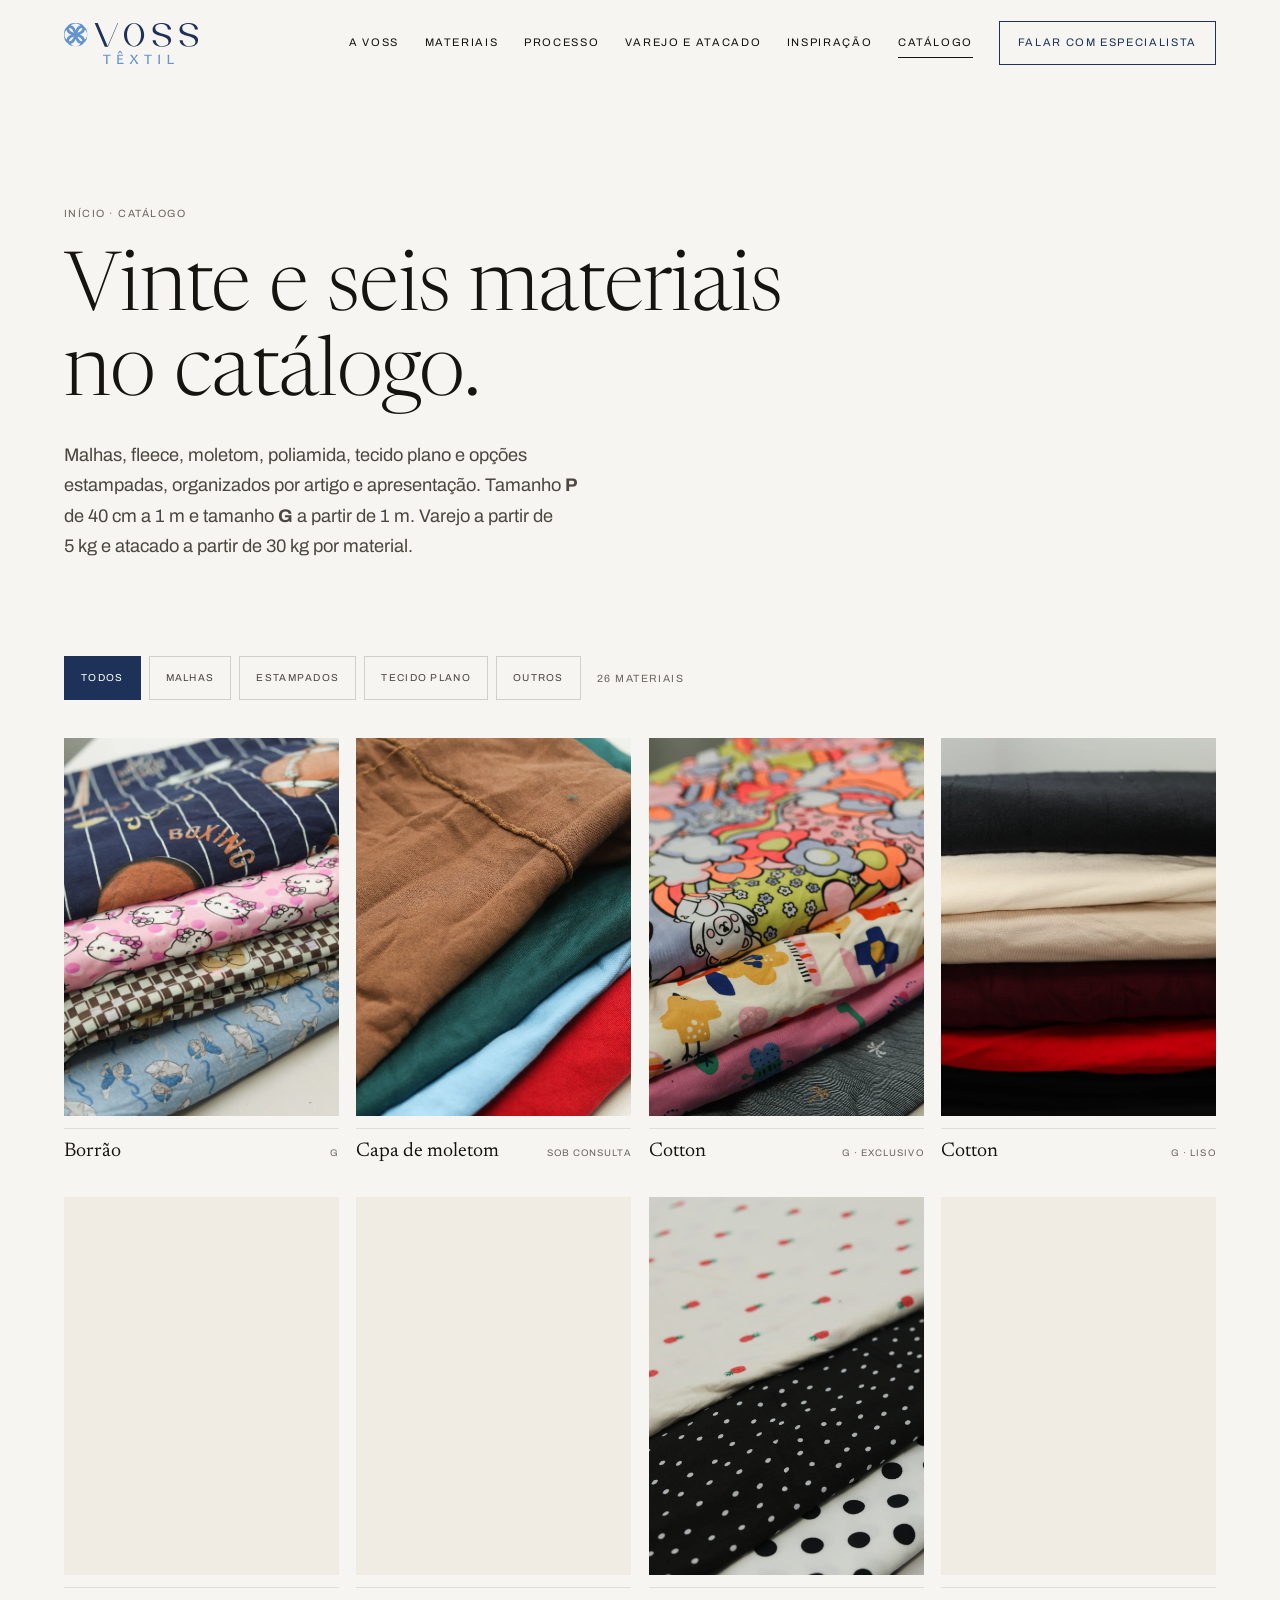
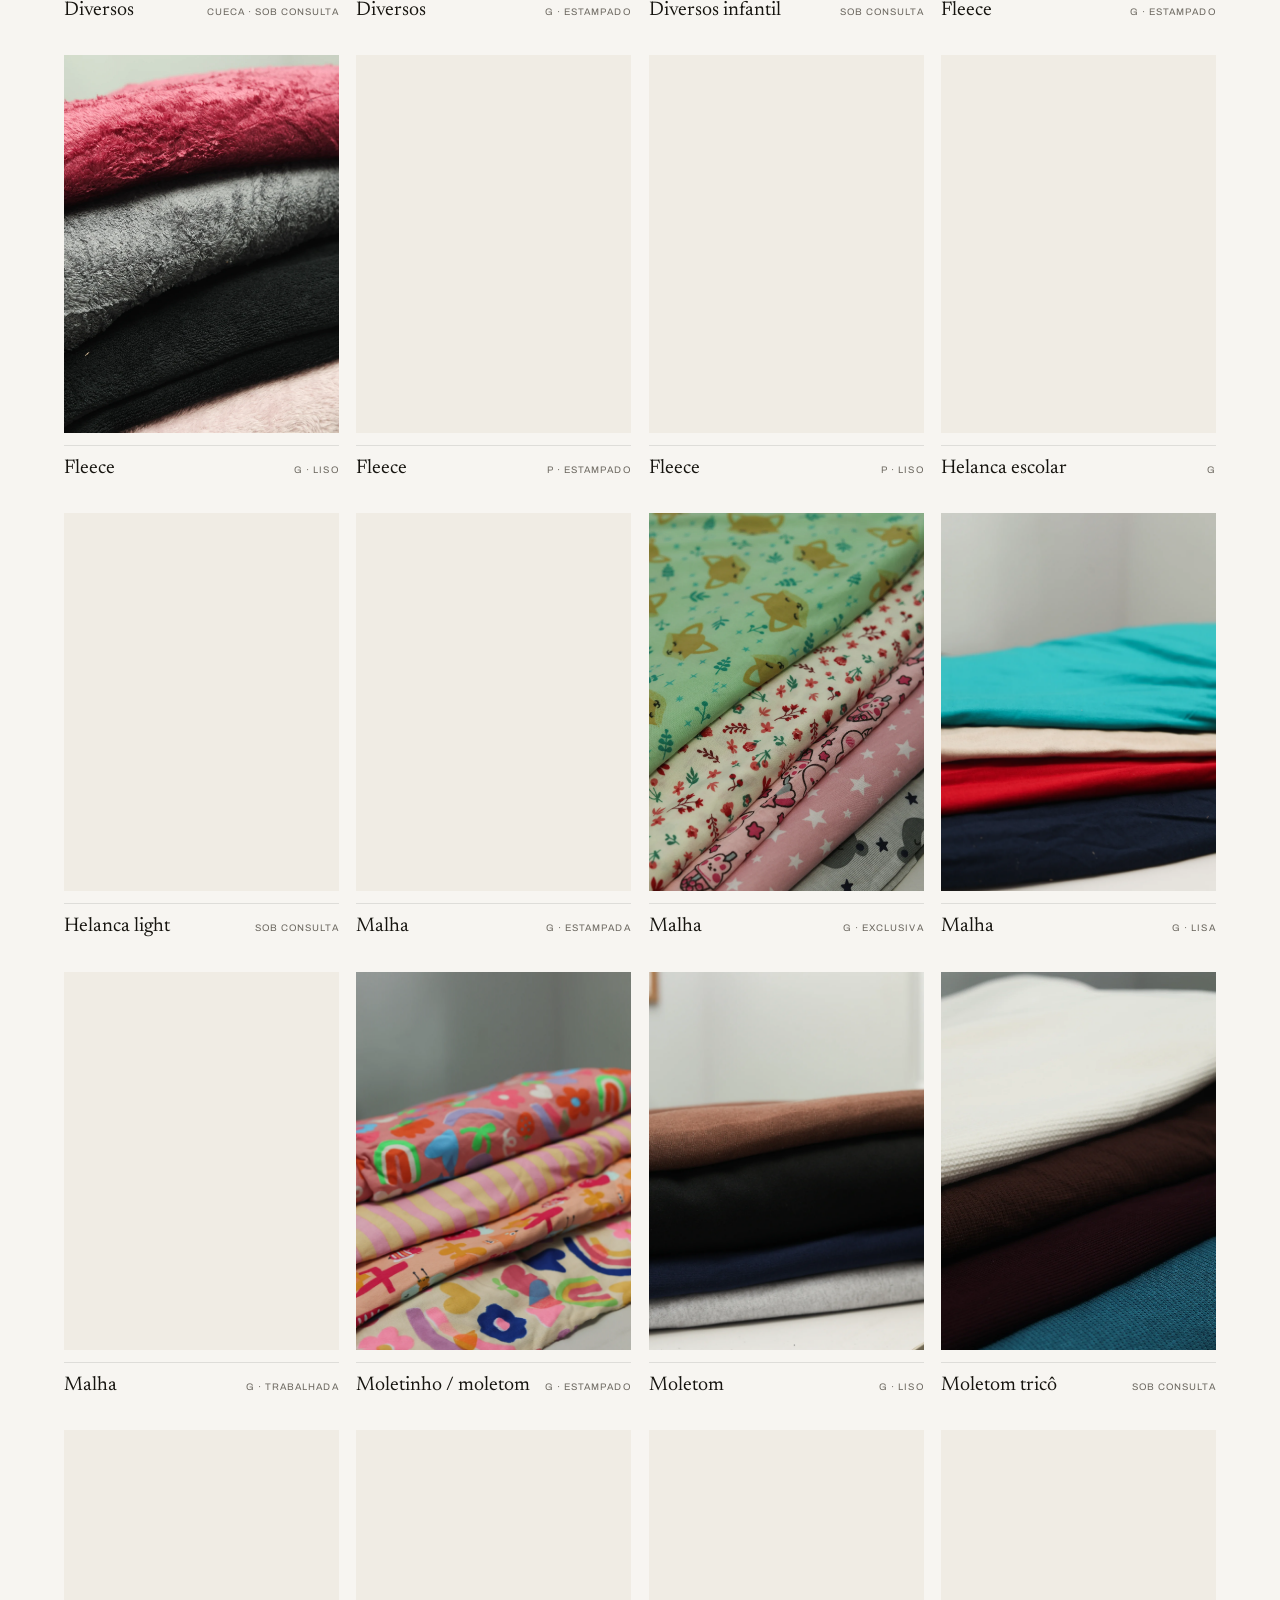
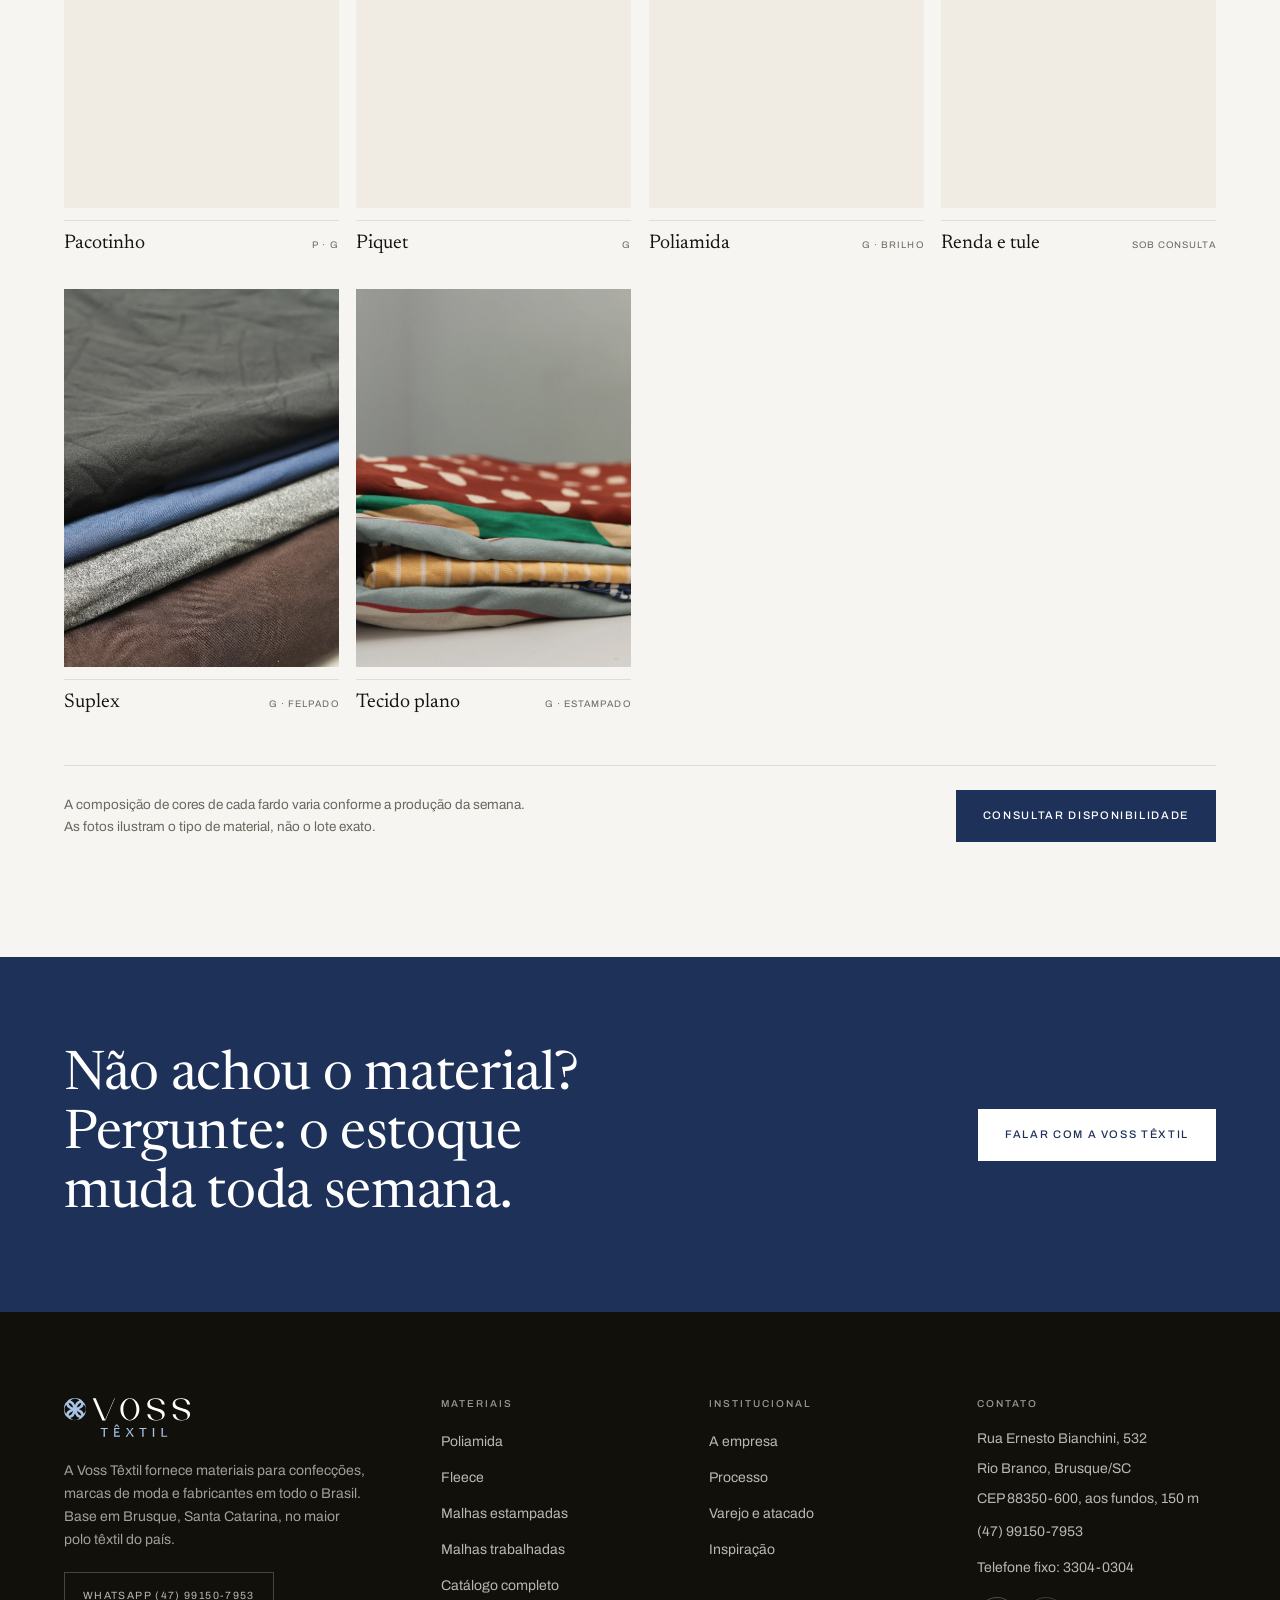
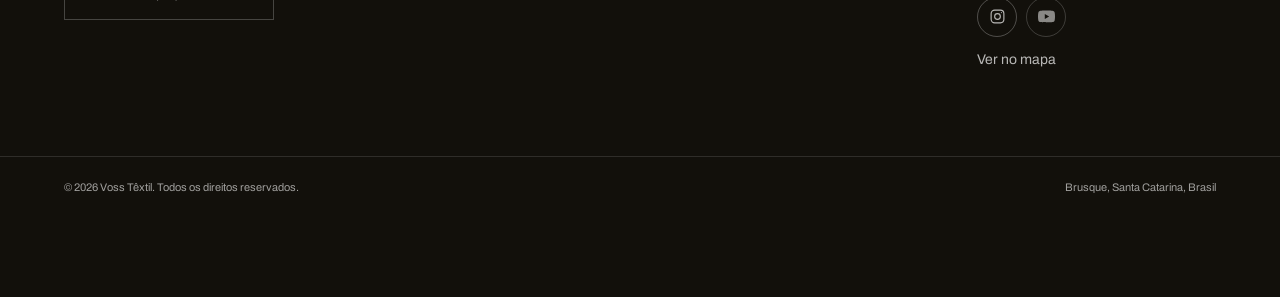
==== commit cd39075a: "Atualiza compartilhamento e galeria da Voss" ====
--- a/materiais.html
+++ b/materiais.html
@@ -13,9 +13,14 @@
 <meta property="og:type" content="website">
 <meta property="og:locale" content="pt_BR">
 <meta property="og:site_name" content="Voss Têxtil">
+<meta property="og:url" content="https://vosstextil.com.br/materiais.html">
 <meta property="og:title" content="Catálogo de materiais | Voss Têxtil">
 <meta property="og:description" content="26 materiais têxteis da Voss organizados por artigo, tamanho e apresentação.">
-<meta property="og:image" content="img/hero-principal.webp">
+<meta property="og:image" content="https://vosstextil.com.br/img/og-voss.png">
+<meta property="og:image:type" content="image/png">
+<meta property="og:image:width" content="1200">
+<meta property="og:image:height" content="630">
+<meta property="og:image:alt" content="Logo azul da Voss Têxtil">
 
 <link rel="preconnect" href="https://fonts.googleapis.com">
 <link rel="preconnect" href="https://fonts.gstatic.com" crossorigin>
@@ -40,7 +45,7 @@
       <a href="index.html#volumes">Varejo e atacado</a>
       <a href="index.html#inspiracao">Inspiração</a>
       <a href="materiais.html" aria-current="page">Catálogo</a>
-      <a class="hdr__cta" href="https://wa.me/5547991507953?text=Ol%C3%A1%2C%20gostaria%20de%20falar%20com%20um%20especialista%20da%20Voss%20T%C3%AAxtil." target="_blank" rel="noopener">Falar com especialista</a>
+      <a class="hdr__cta" href="https://wa.me/5547991507953?text=Ol%C3%A1%2C%20gostaria%20de%20falar%20com%20um%20especialista%20da%20Voss%20T%C3%AAxtil.%0ASite%3A%20https%3A%2F%2Fvosstextil.com.br%2F" target="_blank" rel="noopener">Falar com especialista</a>
     </nav>
 
     <button class="burger" id="burger" type="button" aria-label="Abrir menu" aria-expanded="false" aria-controls="nav">
@@ -215,7 +220,7 @@
       A composição de cores de cada fardo varia conforme a produção da semana.
       As fotos ilustram o tipo de material, não o lote exato.
     </p>
-    <a class="btn" href="https://wa.me/5547991507953?text=Ol%C3%A1%2C%20gostaria%20de%20consultar%20a%20disponibilidade%20de%20materiais%20do%20cat%C3%A1logo." target="_blank" rel="noopener">Consultar disponibilidade</a>
+    <a class="btn" href="https://wa.me/5547991507953?text=Ol%C3%A1%2C%20gostaria%20de%20consultar%20a%20disponibilidade%20de%20materiais%20do%20cat%C3%A1logo.%0ASite%3A%20https%3A%2F%2Fvosstextil.com.br%2F" target="_blank" rel="noopener">Consultar disponibilidade</a>
   </div>
 
 </section>
@@ -224,7 +229,7 @@
 <section class="section section--tight dark">
   <div class="wrap cta__in">
     <h2 class="h2 rv" data-split="45">Não achou o material? Pergunte: o estoque muda toda semana.</h2>
-    <a class="btn btn--light rv" style="--d:100ms" href="https://wa.me/5547991507953?text=Ol%C3%A1%2C%20procuro%20um%20material%20espec%C3%ADfico." target="_blank" rel="noopener">Falar com a Voss Têxtil</a>
+    <a class="btn btn--light rv" style="--d:100ms" href="https://wa.me/5547991507953?text=Ol%C3%A1%2C%20procuro%20um%20material%20espec%C3%ADfico.%0ASite%3A%20https%3A%2F%2Fvosstextil.com.br%2F" target="_blank" rel="noopener">Falar com a Voss Têxtil</a>
   </div>
 </section>
 
@@ -241,7 +246,7 @@
         fabricantes em todo o Brasil. Base em Brusque, Santa Catarina, no maior
         polo têxtil do país.
       </p>
-      <a class="ft__wa" href="https://wa.me/5547991507953?text=Ol%C3%A1%2C%20vim%20pelo%20site%20da%20Voss%20T%C3%AAxtil." target="_blank" rel="noopener">WhatsApp (47) 99150-7953</a>
+      <a class="ft__wa" href="https://wa.me/5547991507953?text=Ol%C3%A1%2C%20vim%20pelo%20site%20da%20Voss%20T%C3%AAxtil.%0ASite%3A%20https%3A%2F%2Fvosstextil.com.br%2F" target="_blank" rel="noopener">WhatsApp (47) 99150-7953</a>
     </div>
 
     <div class="ft__col">
@@ -295,7 +300,7 @@
 
 <!-- =============================================== whatsapp flutuante === -->
 <a class="wa-float" id="waFloat"
-   href="https://wa.me/5547991507953?text=Ol%C3%A1%2C%20vim%20pelo%20site%20da%20Voss%20T%C3%AAxtil."
+   href="https://wa.me/5547991507953?text=Ol%C3%A1%2C%20vim%20pelo%20site%20da%20Voss%20T%C3%AAxtil.%0ASite%3A%20https%3A%2F%2Fvosstextil.com.br%2F"
    target="_blank" rel="noopener" aria-label="Falar com a Voss Têxtil no WhatsApp">
   <svg viewBox="0 0 24 24" aria-hidden="true" fill="currentColor">
     <path d="M12.04 2C6.58 2 2.13 6.45 2.13 11.91c0 1.75.46 3.45 1.32 4.95L2 22l5.25-1.38a9.9 9.9 0 0 0 4.79 1.22h.01c5.46 0 9.91-4.45 9.91-9.91 0-2.65-1.03-5.14-2.9-7.01A9.82 9.82 0 0 0 12.04 2Zm0 18.15h-.01a8.2 8.2 0 0 1-4.19-1.15l-.3-.18-3.12.82.83-3.04-.2-.31a8.2 8.2 0 0 1-1.26-4.38c0-4.54 3.7-8.24 8.25-8.24 2.2 0 4.27.86 5.83 2.42a8.19 8.19 0 0 1 2.41 5.83c0 4.54-3.7 8.23-8.24 8.23Zm4.52-6.17c-.25-.12-1.47-.72-1.69-.81-.23-.08-.39-.12-.56.13-.16.24-.64.8-.78.97-.15.16-.29.18-.53.06-.25-.12-1.05-.39-1.99-1.23-.74-.66-1.23-1.47-1.38-1.71-.14-.25-.01-.38.11-.5.11-.11.25-.29.37-.43.13-.15.17-.25.25-.41.08-.17.04-.31-.02-.43-.06-.12-.56-1.34-.76-1.84-.2-.48-.4-.42-.56-.43h-.47c-.16 0-.43.06-.65.31-.22.24-.85.83-.85 2.03s.87 2.35.99 2.51c.12.16 1.71 2.61 4.14 3.66.58.25 1.03.4 1.38.51.58.19 1.11.16 1.53.1.47-.07 1.47-.6 1.67-1.18.21-.58.21-1.07.15-1.18-.06-.1-.22-.16-.47-.28Z"/>
--- a/styles.css
+++ b/styles.css
@@ -297,7 +297,9 @@
 /* ----------------------------------------------------------- inspiração --- */
 .insp__head{ display:grid; grid-template-columns:1fr; gap:20px; align-items:end }
 .masonry{ margin-top:clamp(30px,4vw,56px); column-count:2; column-gap:clamp(10px,1.4vw,22px) }
+.masonry.is-packed{ position:relative; display:block; column-count:initial }
 .masonry figure{ break-inside:avoid; margin:0 0 clamp(10px,1.4vw,22px); position:relative; overflow:hidden; background:var(--paper-2) }
+.masonry.is-packed figure{ position:absolute; top:0; left:0; margin:0; break-inside:auto }
 .masonry img{ width:100%; height:auto; transition:transform 1.5s var(--ease-o) }
 .masonry button{ display:block; width:100%; padding:0; cursor:zoom-in; position:relative }
 .masonry figcaption{
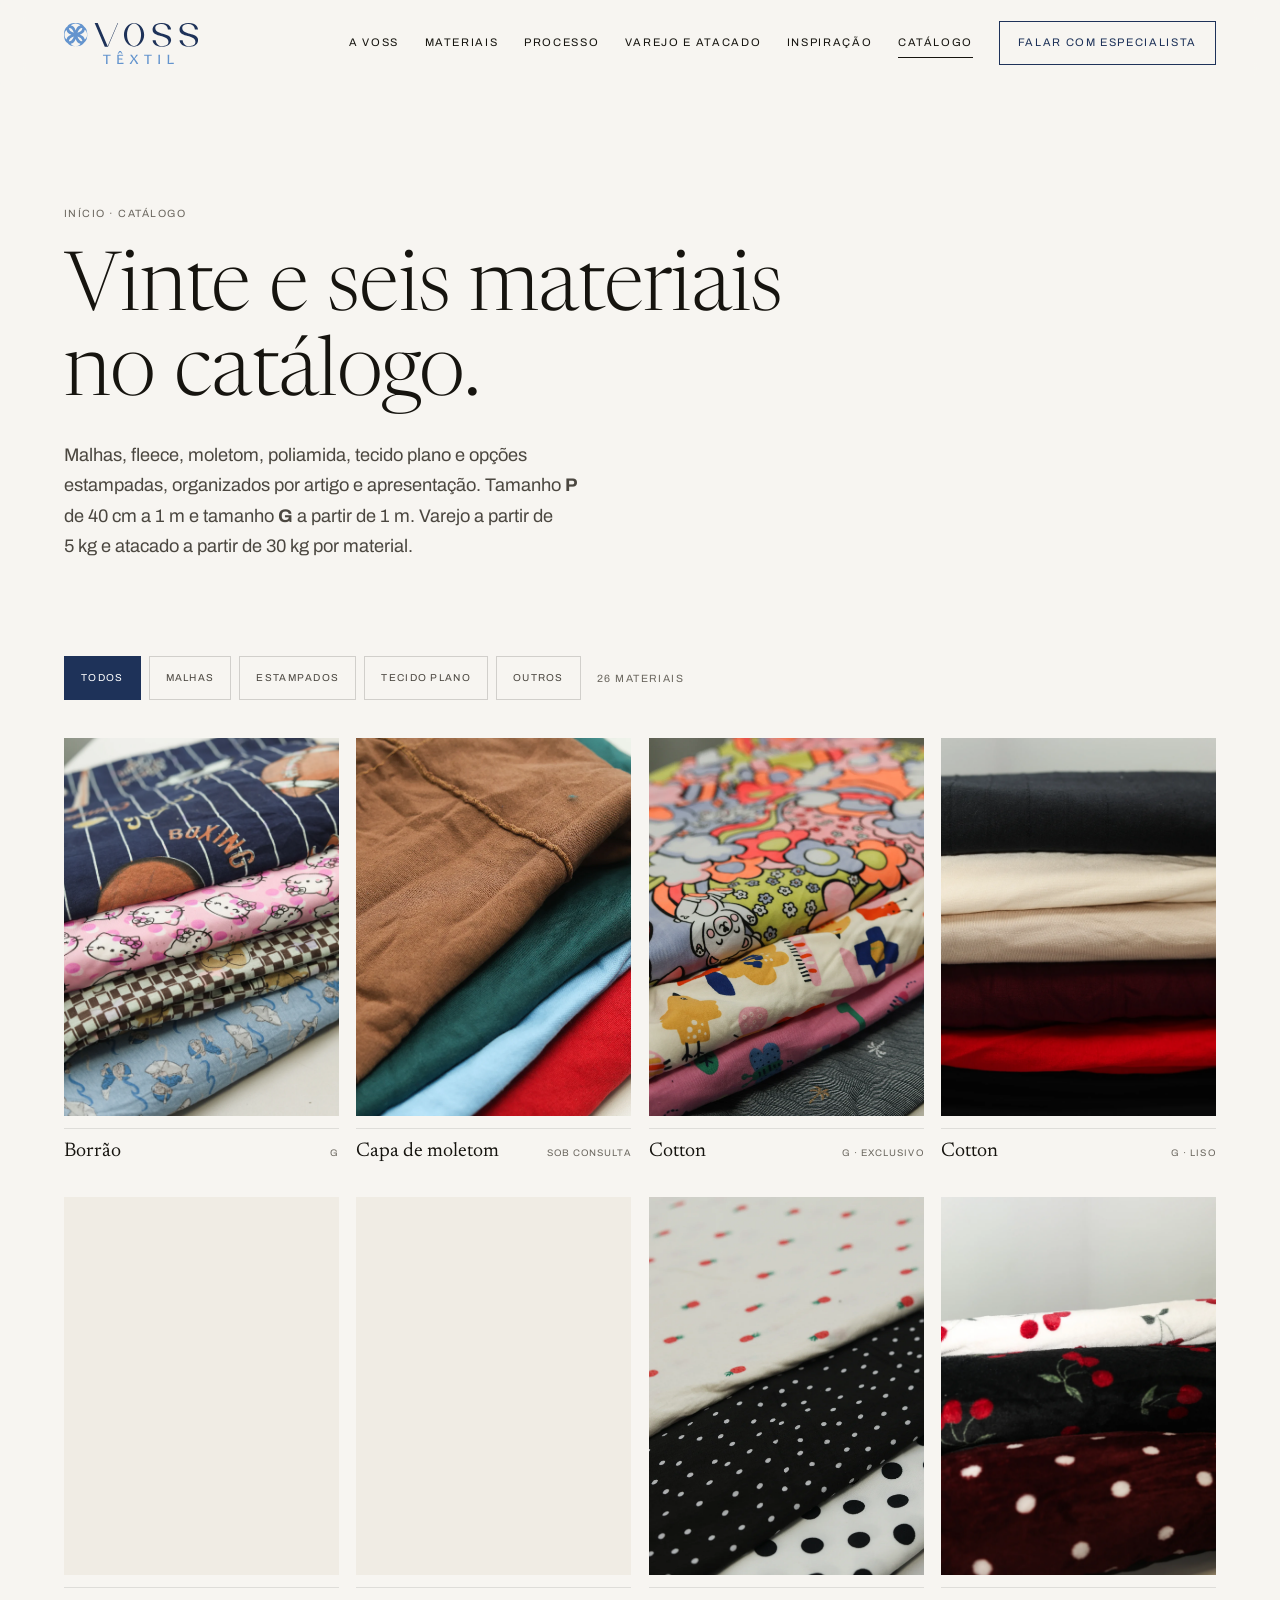
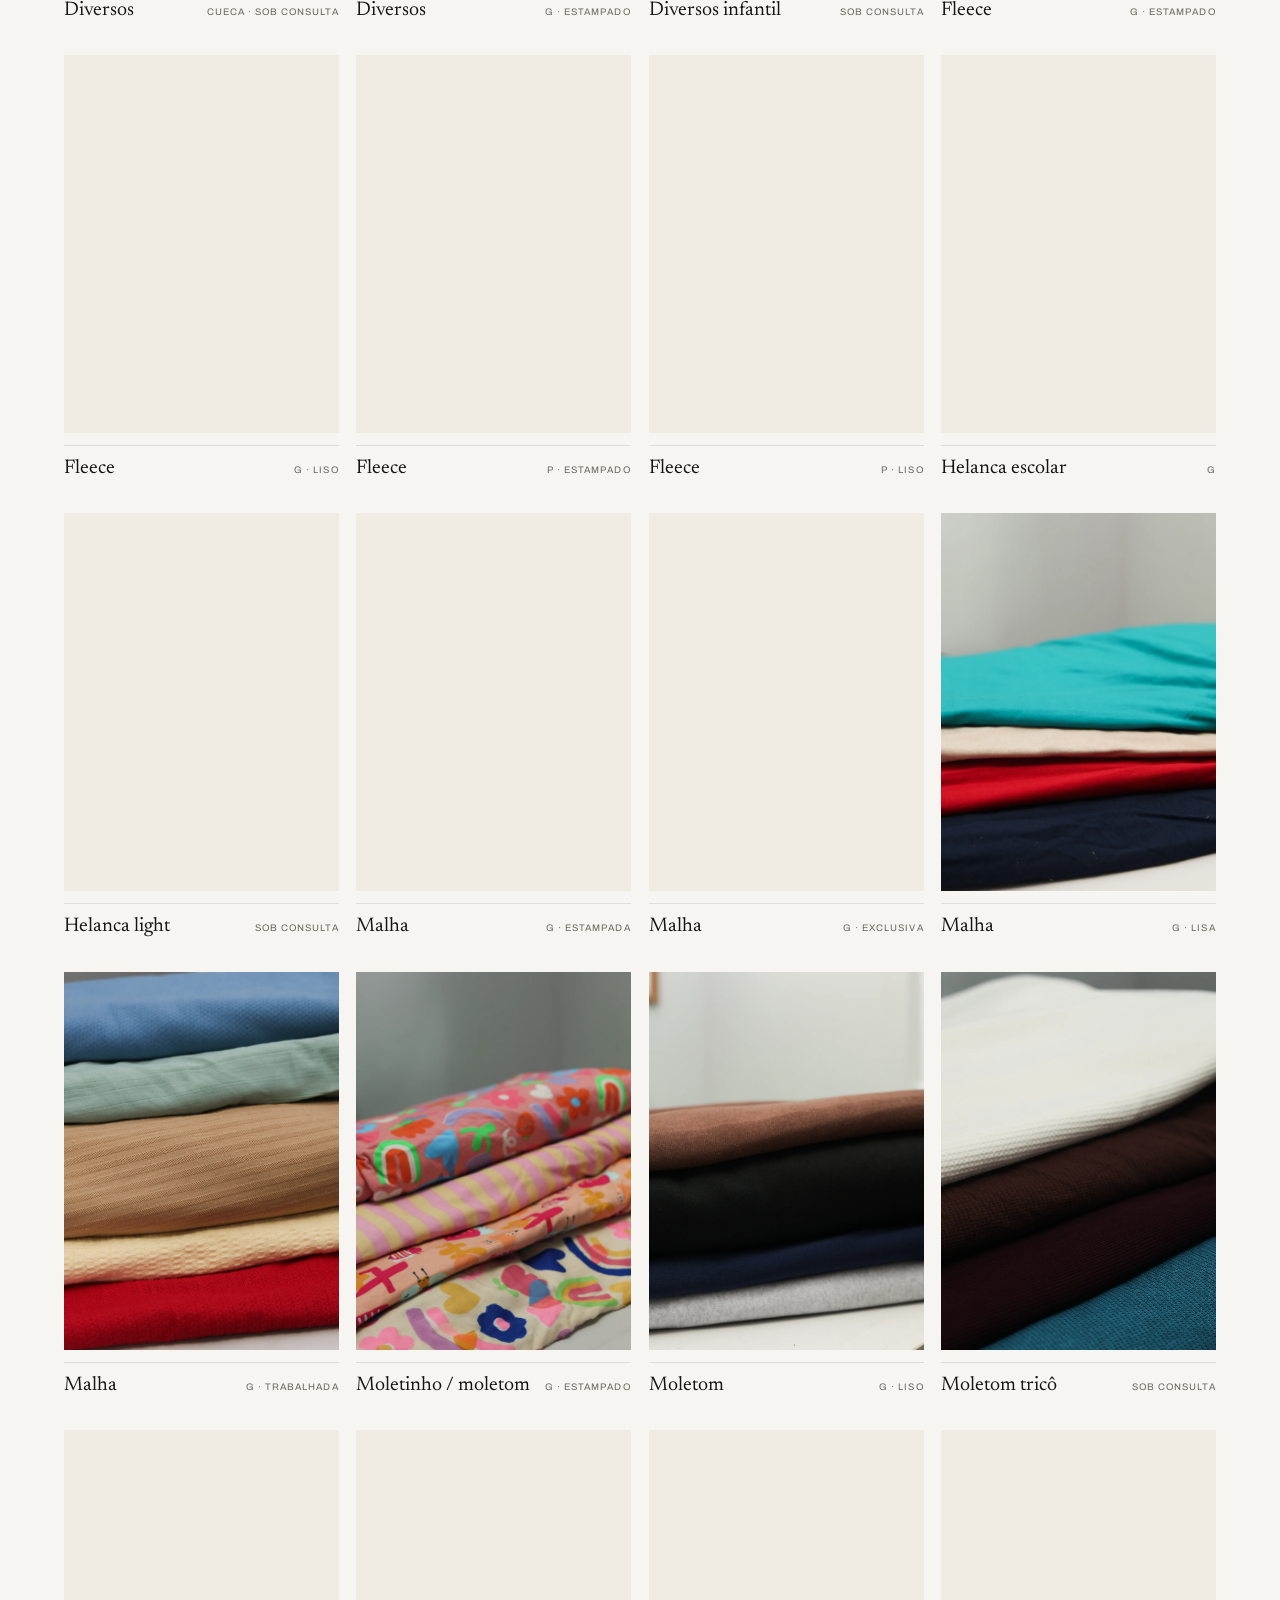
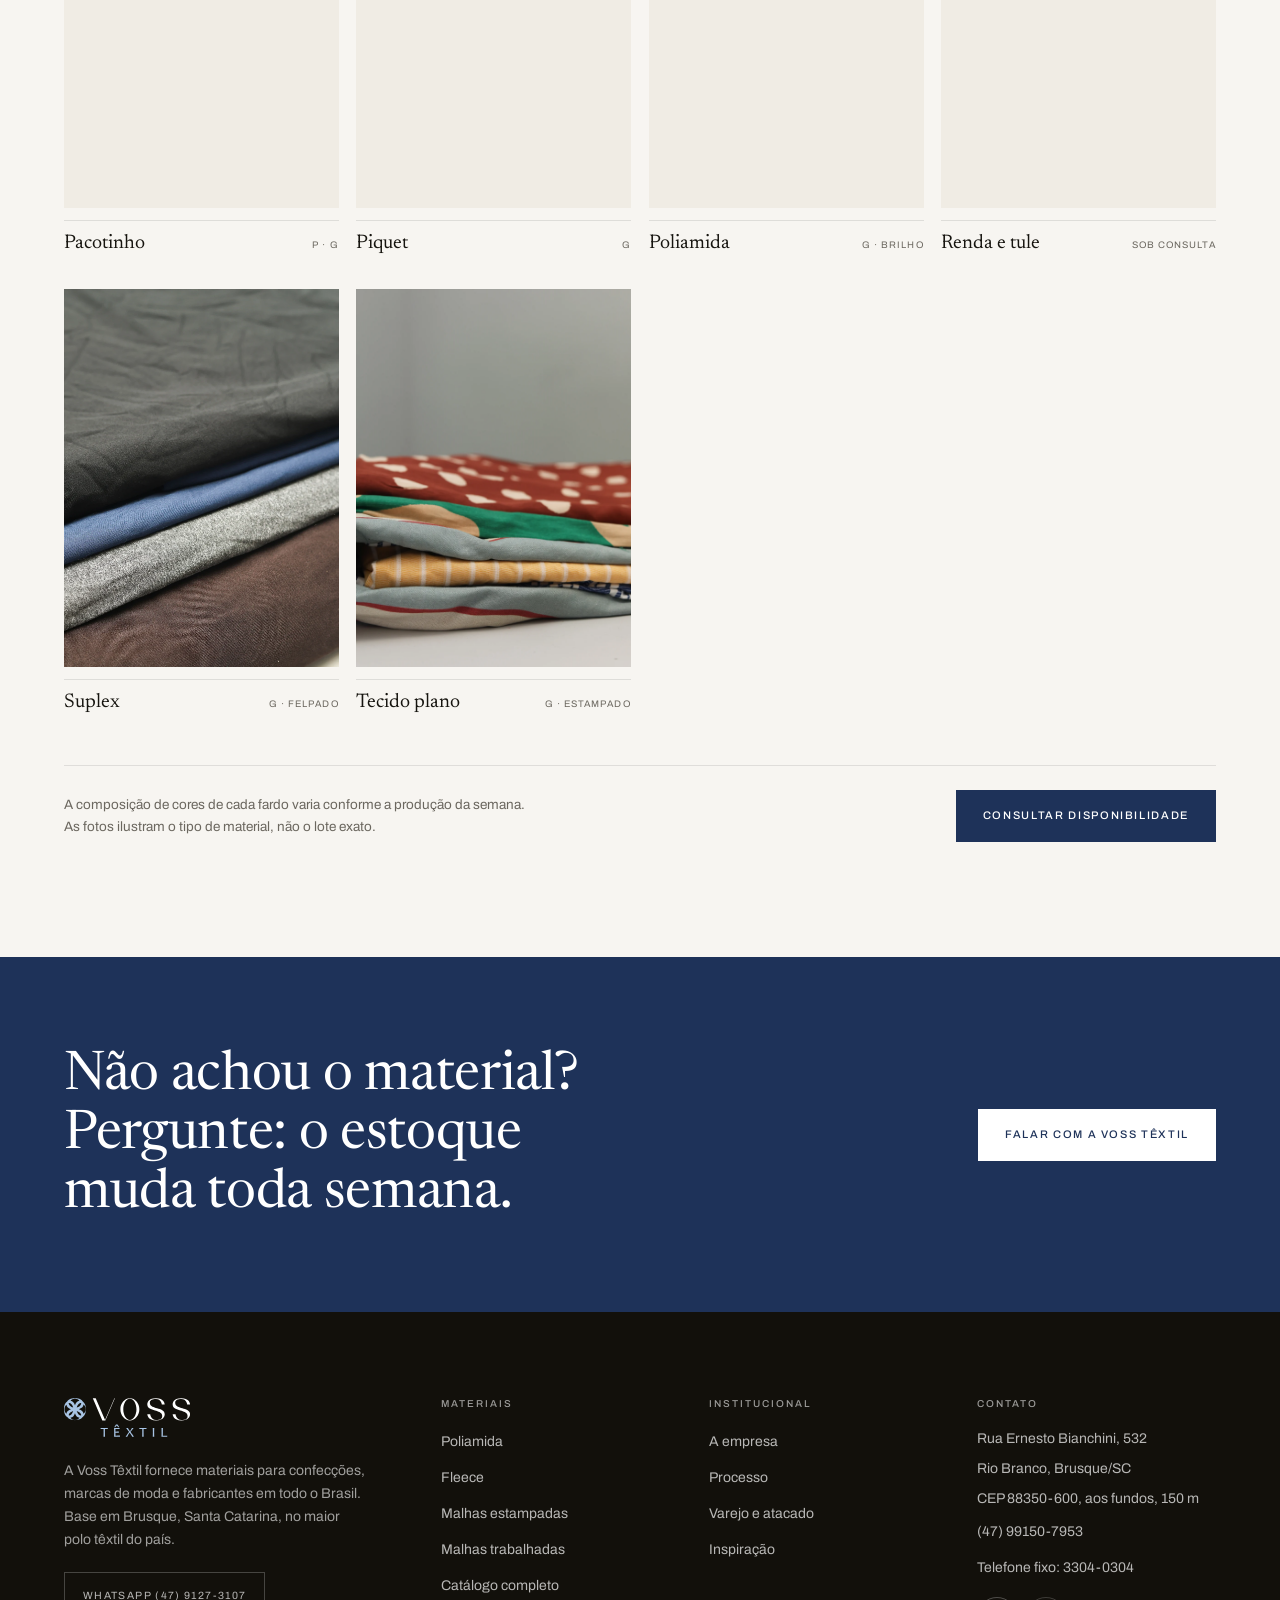
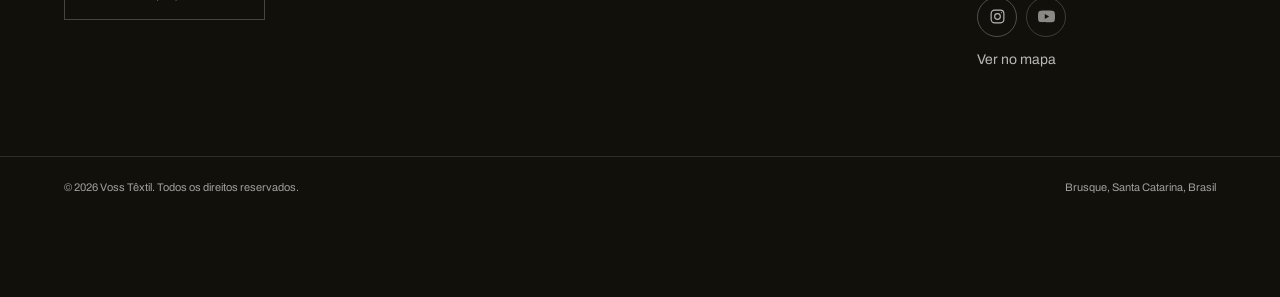
==== commit 661825bb: "Corrige prévia de WhatsApp da Voss" ====
--- a/materiais.html
+++ b/materiais.html
@@ -45,7 +45,7 @@
       <a href="index.html#volumes">Varejo e atacado</a>
       <a href="index.html#inspiracao">Inspiração</a>
       <a href="materiais.html" aria-current="page">Catálogo</a>
-      <a class="hdr__cta" href="https://wa.me/5547991507953?text=Ol%C3%A1%2C%20gostaria%20de%20falar%20com%20um%20especialista%20da%20Voss%20T%C3%AAxtil.%0ASite%3A%20https%3A%2F%2Fvosstextil.com.br%2F" target="_blank" rel="noopener">Falar com especialista</a>
+      <a class="hdr__cta" href="https://wa.me/554791273107?text=https%3A%2F%2Fvosstextil.com.br%2F%0A%0AOl%C3%A1%2C%20gostaria%20de%20falar%20com%20um%20especialista%20da%20Voss%20T%C3%AAxtil." target="_blank" rel="noopener">Falar com especialista</a>
     </nav>
 
     <button class="burger" id="burger" type="button" aria-label="Abrir menu" aria-expanded="false" aria-controls="nav">
@@ -220,7 +220,7 @@
       A composição de cores de cada fardo varia conforme a produção da semana.
       As fotos ilustram o tipo de material, não o lote exato.
     </p>
-    <a class="btn" href="https://wa.me/5547991507953?text=Ol%C3%A1%2C%20gostaria%20de%20consultar%20a%20disponibilidade%20de%20materiais%20do%20cat%C3%A1logo.%0ASite%3A%20https%3A%2F%2Fvosstextil.com.br%2F" target="_blank" rel="noopener">Consultar disponibilidade</a>
+    <a class="btn" href="https://wa.me/554791273107?text=https%3A%2F%2Fvosstextil.com.br%2F%0A%0AOl%C3%A1%2C%20gostaria%20de%20consultar%20a%20disponibilidade%20de%20materiais%20do%20cat%C3%A1logo." target="_blank" rel="noopener">Consultar disponibilidade</a>
   </div>
 
 </section>
@@ -229,7 +229,7 @@
 <section class="section section--tight dark">
   <div class="wrap cta__in">
     <h2 class="h2 rv" data-split="45">Não achou o material? Pergunte: o estoque muda toda semana.</h2>
-    <a class="btn btn--light rv" style="--d:100ms" href="https://wa.me/5547991507953?text=Ol%C3%A1%2C%20procuro%20um%20material%20espec%C3%ADfico.%0ASite%3A%20https%3A%2F%2Fvosstextil.com.br%2F" target="_blank" rel="noopener">Falar com a Voss Têxtil</a>
+    <a class="btn btn--light rv" style="--d:100ms" href="https://wa.me/554791273107?text=https%3A%2F%2Fvosstextil.com.br%2F%0A%0AOl%C3%A1%2C%20procuro%20um%20material%20espec%C3%ADfico." target="_blank" rel="noopener">Falar com a Voss Têxtil</a>
   </div>
 </section>
 
@@ -246,7 +246,7 @@
         fabricantes em todo o Brasil. Base em Brusque, Santa Catarina, no maior
         polo têxtil do país.
       </p>
-      <a class="ft__wa" href="https://wa.me/5547991507953?text=Ol%C3%A1%2C%20vim%20pelo%20site%20da%20Voss%20T%C3%AAxtil.%0ASite%3A%20https%3A%2F%2Fvosstextil.com.br%2F" target="_blank" rel="noopener">WhatsApp (47) 99150-7953</a>
+      <a class="ft__wa" href="https://wa.me/554791273107?text=https%3A%2F%2Fvosstextil.com.br%2F%0A%0AOl%C3%A1%2C%20vim%20pelo%20site%20da%20Voss%20T%C3%AAxtil." target="_blank" rel="noopener">WhatsApp (47) 9127-3107</a>
     </div>
 
     <div class="ft__col">
@@ -300,7 +300,7 @@
 
 <!-- =============================================== whatsapp flutuante === -->
 <a class="wa-float" id="waFloat"
-   href="https://wa.me/5547991507953?text=Ol%C3%A1%2C%20vim%20pelo%20site%20da%20Voss%20T%C3%AAxtil.%0ASite%3A%20https%3A%2F%2Fvosstextil.com.br%2F"
+   href="https://wa.me/554791273107?text=https%3A%2F%2Fvosstextil.com.br%2F%0A%0AOl%C3%A1%2C%20vim%20pelo%20site%20da%20Voss%20T%C3%AAxtil."
    target="_blank" rel="noopener" aria-label="Falar com a Voss Têxtil no WhatsApp">
   <svg viewBox="0 0 24 24" aria-hidden="true" fill="currentColor">
     <path d="M12.04 2C6.58 2 2.13 6.45 2.13 11.91c0 1.75.46 3.45 1.32 4.95L2 22l5.25-1.38a9.9 9.9 0 0 0 4.79 1.22h.01c5.46 0 9.91-4.45 9.91-9.91 0-2.65-1.03-5.14-2.9-7.01A9.82 9.82 0 0 0 12.04 2Zm0 18.15h-.01a8.2 8.2 0 0 1-4.19-1.15l-.3-.18-3.12.82.83-3.04-.2-.31a8.2 8.2 0 0 1-1.26-4.38c0-4.54 3.7-8.24 8.25-8.24 2.2 0 4.27.86 5.83 2.42a8.19 8.19 0 0 1 2.41 5.83c0 4.54-3.7 8.23-8.24 8.23Zm4.52-6.17c-.25-.12-1.47-.72-1.69-.81-.23-.08-.39-.12-.56.13-.16.24-.64.8-.78.97-.15.16-.29.18-.53.06-.25-.12-1.05-.39-1.99-1.23-.74-.66-1.23-1.47-1.38-1.71-.14-.25-.01-.38.11-.5.11-.11.25-.29.37-.43.13-.15.17-.25.25-.41.08-.17.04-.31-.02-.43-.06-.12-.56-1.34-.76-1.84-.2-.48-.4-.42-.56-.43h-.47c-.16 0-.43.06-.65.31-.22.24-.85.83-.85 2.03s.87 2.35.99 2.51c.12.16 1.71 2.61 4.14 3.66.58.25 1.03.4 1.38.51.58.19 1.11.16 1.53.1.47-.07 1.47-.6 1.67-1.18.21-.58.21-1.07.15-1.18-.06-.1-.22-.16-.47-.28Z"/>
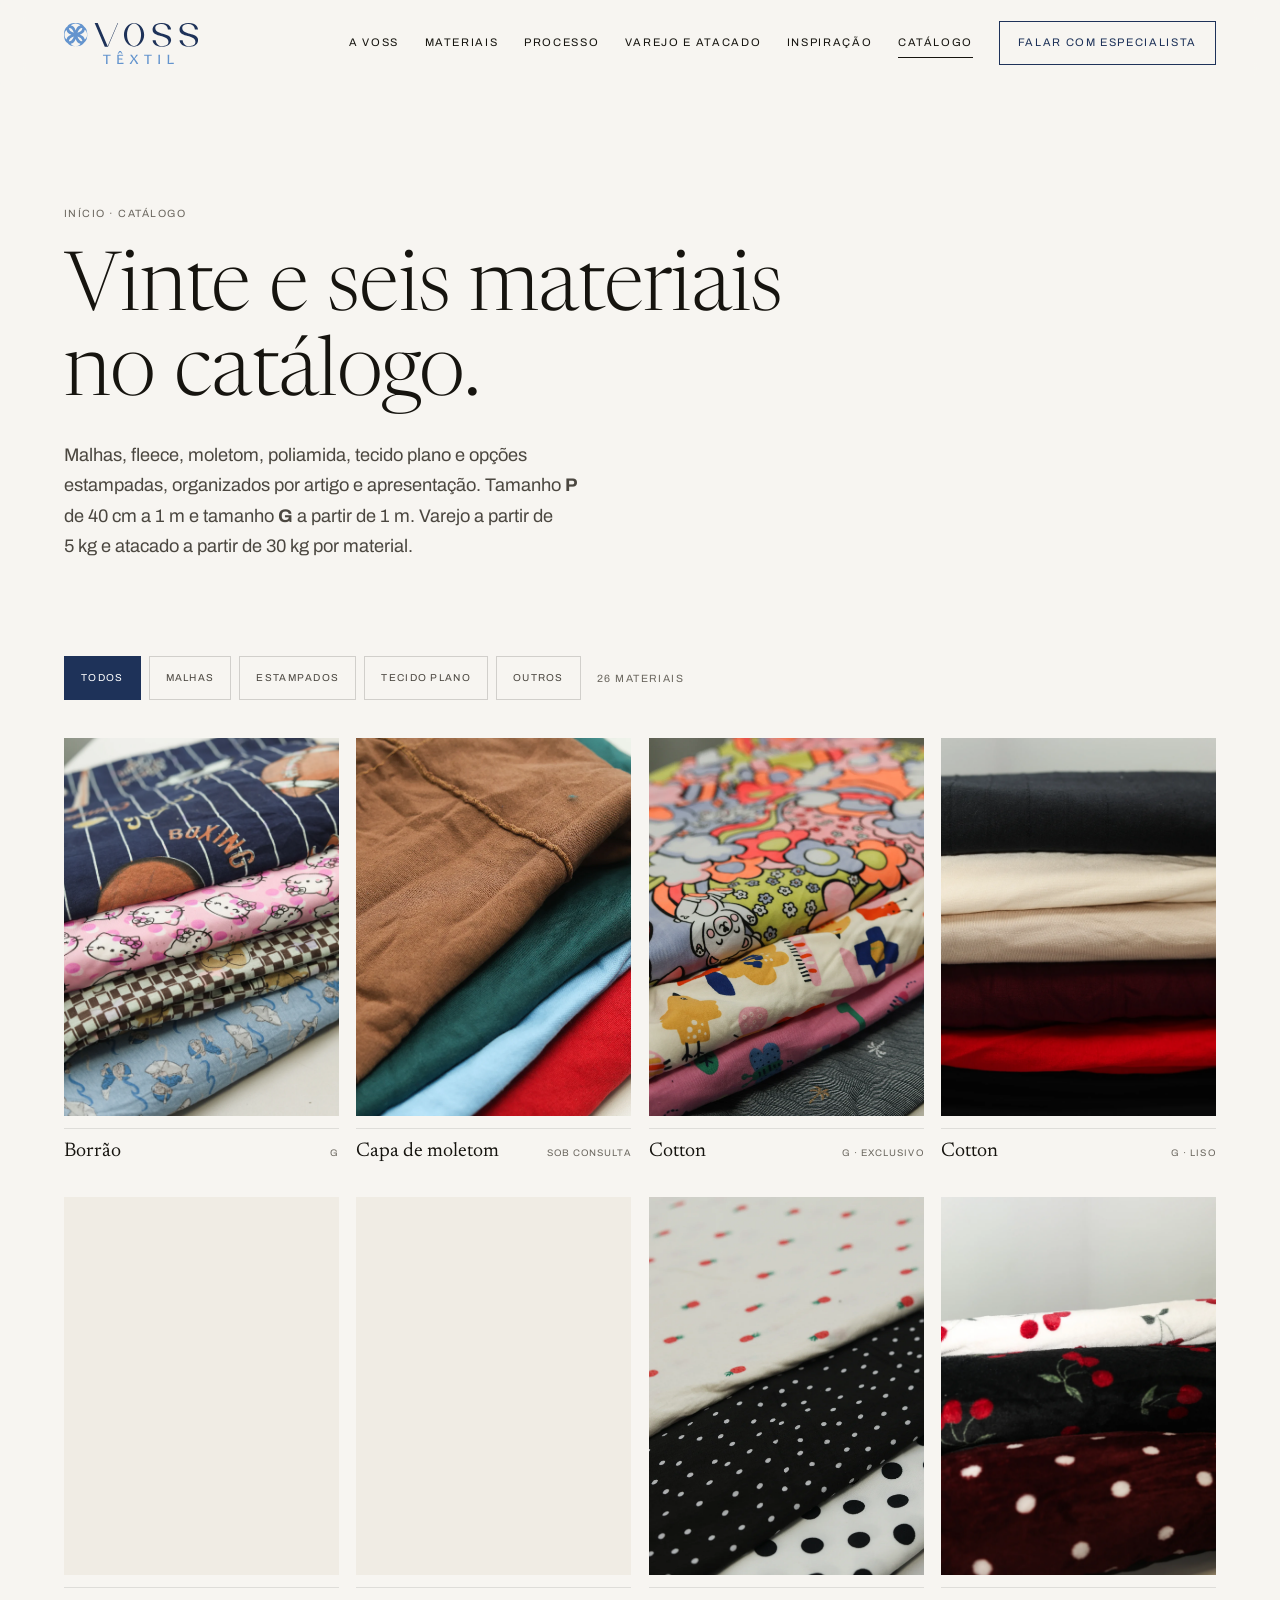
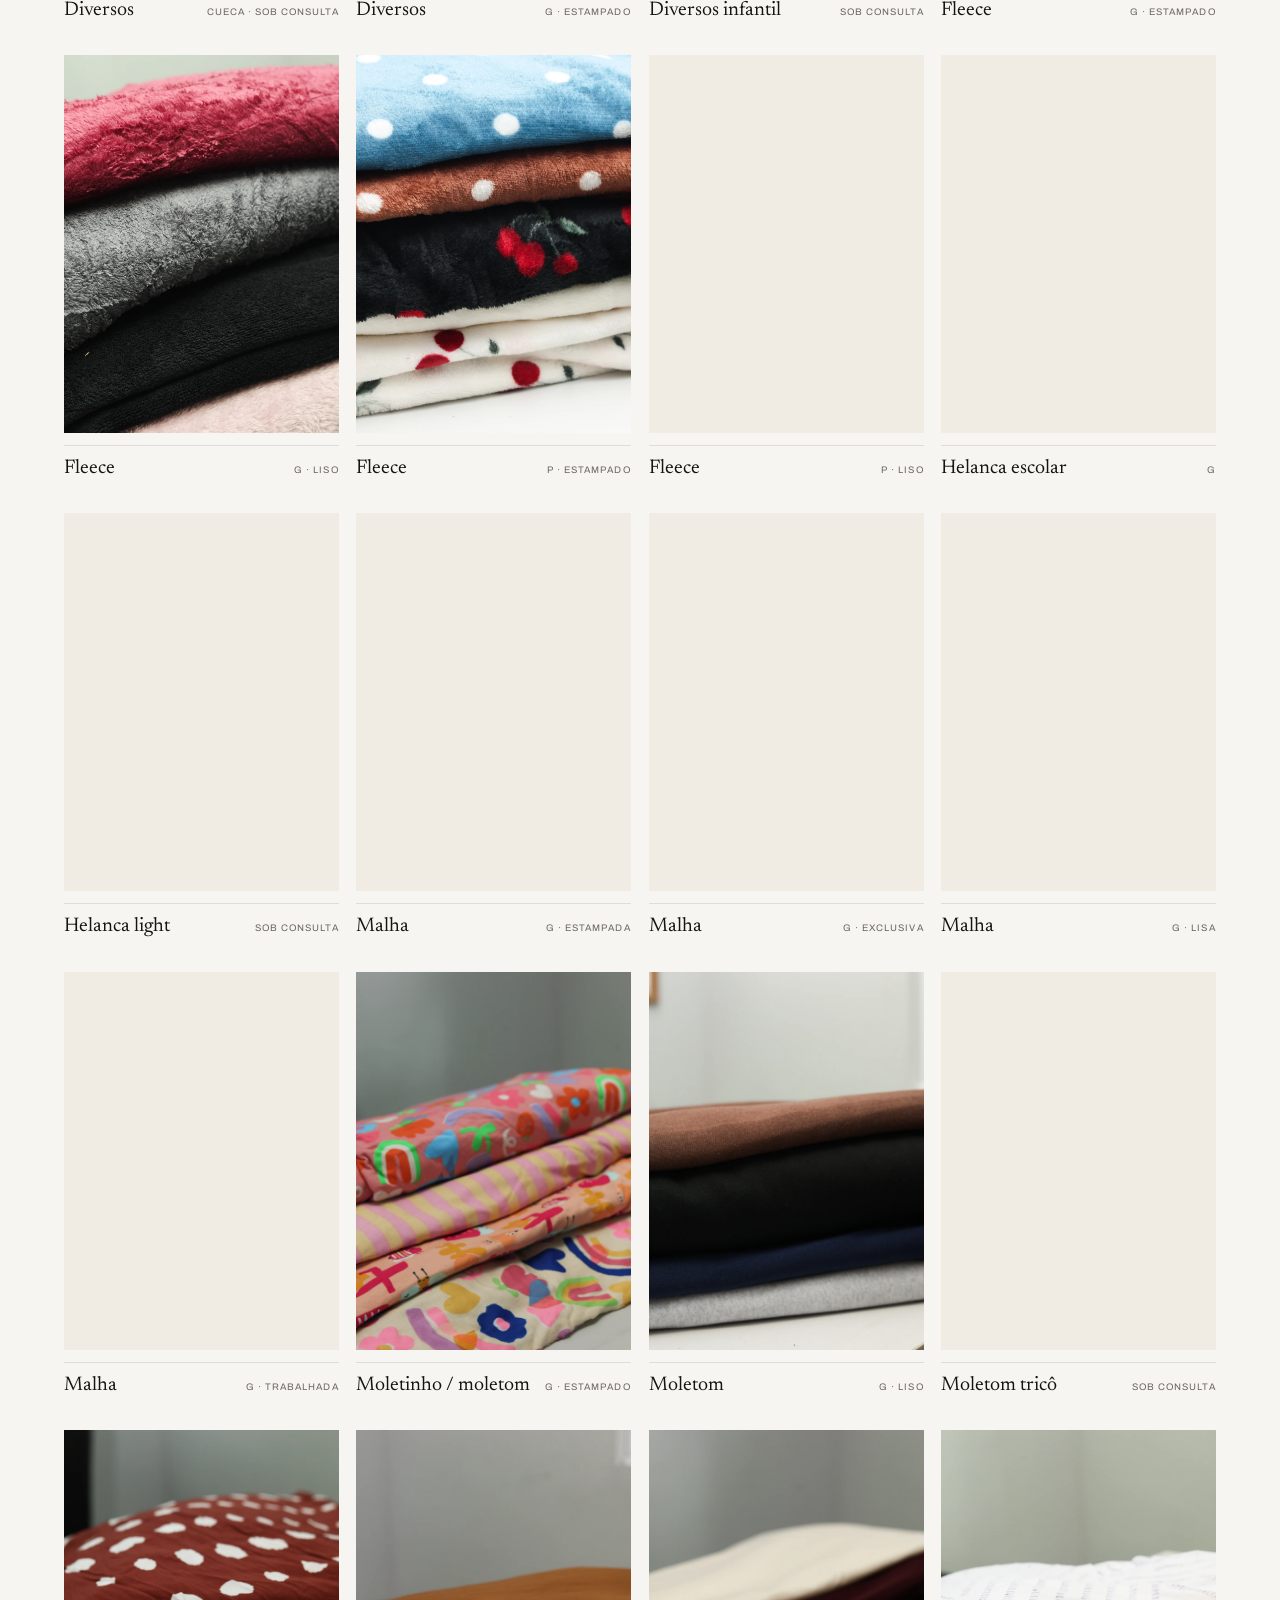
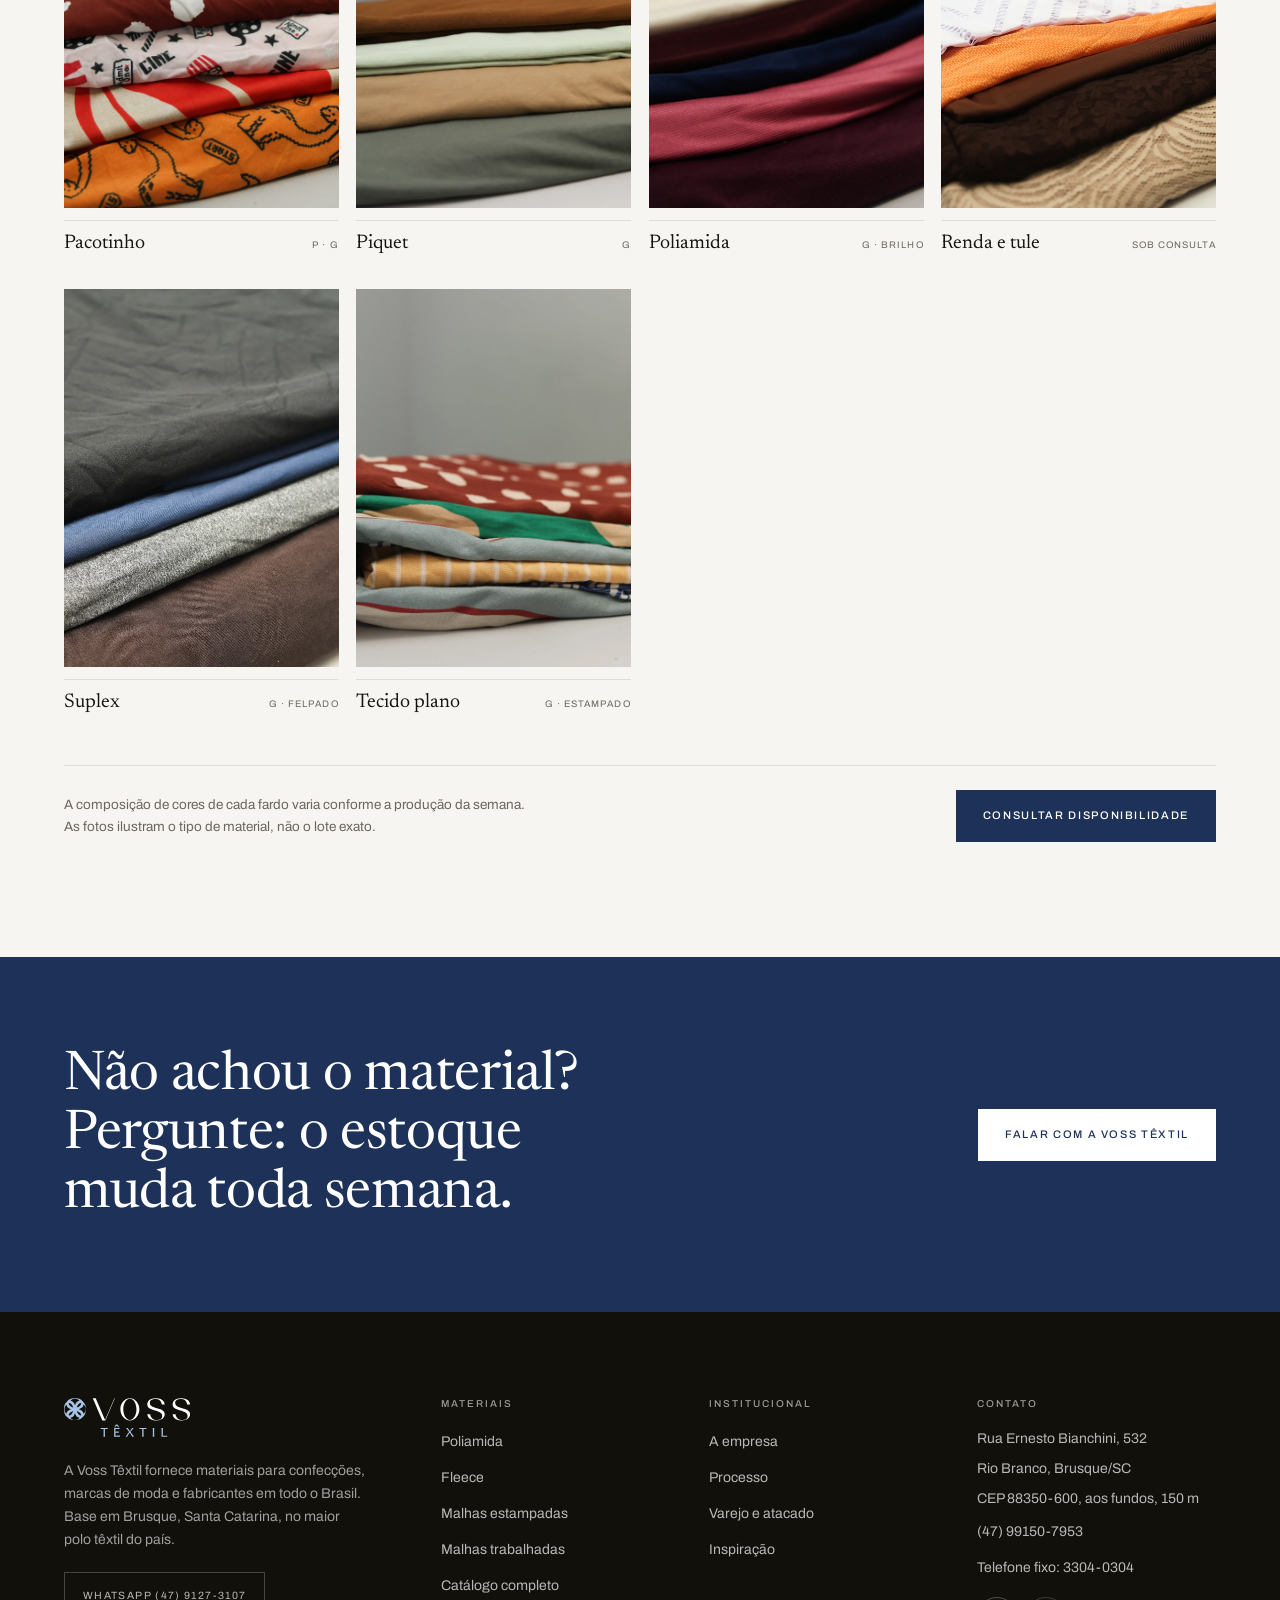
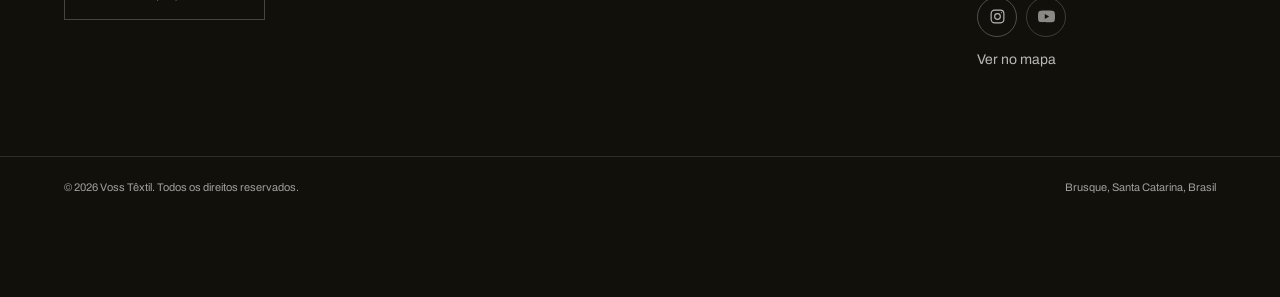
==== commit 4526db6e: "Compartilha logo da Voss no WhatsApp" ====
--- a/materiais.html
+++ b/materiais.html
@@ -45,7 +45,7 @@
       <a href="index.html#volumes">Varejo e atacado</a>
       <a href="index.html#inspiracao">Inspiração</a>
       <a href="materiais.html" aria-current="page">Catálogo</a>
-      <a class="hdr__cta" href="https://wa.me/554791273107?text=https%3A%2F%2Fvosstextil.com.br%2F%0A%0AOl%C3%A1%2C%20gostaria%20de%20falar%20com%20um%20especialista%20da%20Voss%20T%C3%AAxtil." target="_blank" rel="noopener">Falar com especialista</a>
+      <a class="hdr__cta" href="https://wa.me/554791273107?text=Ol%C3%A1%2C%20gostaria%20de%20falar%20com%20um%20especialista%20da%20Voss%20T%C3%AAxtil." target="_blank" rel="noopener">Falar com especialista</a>
     </nav>
 
     <button class="burger" id="burger" type="button" aria-label="Abrir menu" aria-expanded="false" aria-controls="nav">
@@ -220,7 +220,7 @@
       A composição de cores de cada fardo varia conforme a produção da semana.
       As fotos ilustram o tipo de material, não o lote exato.
     </p>
-    <a class="btn" href="https://wa.me/554791273107?text=https%3A%2F%2Fvosstextil.com.br%2F%0A%0AOl%C3%A1%2C%20gostaria%20de%20consultar%20a%20disponibilidade%20de%20materiais%20do%20cat%C3%A1logo." target="_blank" rel="noopener">Consultar disponibilidade</a>
+    <a class="btn" href="https://wa.me/554791273107?text=Ol%C3%A1%2C%20gostaria%20de%20consultar%20a%20disponibilidade%20de%20materiais%20do%20cat%C3%A1logo." target="_blank" rel="noopener">Consultar disponibilidade</a>
   </div>
 
 </section>
@@ -229,7 +229,7 @@
 <section class="section section--tight dark">
   <div class="wrap cta__in">
     <h2 class="h2 rv" data-split="45">Não achou o material? Pergunte: o estoque muda toda semana.</h2>
-    <a class="btn btn--light rv" style="--d:100ms" href="https://wa.me/554791273107?text=https%3A%2F%2Fvosstextil.com.br%2F%0A%0AOl%C3%A1%2C%20procuro%20um%20material%20espec%C3%ADfico." target="_blank" rel="noopener">Falar com a Voss Têxtil</a>
+    <a class="btn btn--light rv" style="--d:100ms" href="https://wa.me/554791273107?text=Ol%C3%A1%2C%20procuro%20um%20material%20espec%C3%ADfico." target="_blank" rel="noopener">Falar com a Voss Têxtil</a>
   </div>
 </section>
 
@@ -246,7 +246,7 @@
         fabricantes em todo o Brasil. Base em Brusque, Santa Catarina, no maior
         polo têxtil do país.
       </p>
-      <a class="ft__wa" href="https://wa.me/554791273107?text=https%3A%2F%2Fvosstextil.com.br%2F%0A%0AOl%C3%A1%2C%20vim%20pelo%20site%20da%20Voss%20T%C3%AAxtil." target="_blank" rel="noopener">WhatsApp (47) 9127-3107</a>
+      <a class="ft__wa" href="https://wa.me/554791273107?text=Ol%C3%A1%2C%20vim%20pelo%20site%20da%20Voss%20T%C3%AAxtil." target="_blank" rel="noopener">WhatsApp (47) 9127-3107</a>
     </div>
 
     <div class="ft__col">
@@ -300,7 +300,7 @@
 
 <!-- =============================================== whatsapp flutuante === -->
 <a class="wa-float" id="waFloat"
-   href="https://wa.me/554791273107?text=https%3A%2F%2Fvosstextil.com.br%2F%0A%0AOl%C3%A1%2C%20vim%20pelo%20site%20da%20Voss%20T%C3%AAxtil."
+   href="https://wa.me/554791273107?text=Ol%C3%A1%2C%20vim%20pelo%20site%20da%20Voss%20T%C3%AAxtil."
    target="_blank" rel="noopener" aria-label="Falar com a Voss Têxtil no WhatsApp">
   <svg viewBox="0 0 24 24" aria-hidden="true" fill="currentColor">
     <path d="M12.04 2C6.58 2 2.13 6.45 2.13 11.91c0 1.75.46 3.45 1.32 4.95L2 22l5.25-1.38a9.9 9.9 0 0 0 4.79 1.22h.01c5.46 0 9.91-4.45 9.91-9.91 0-2.65-1.03-5.14-2.9-7.01A9.82 9.82 0 0 0 12.04 2Zm0 18.15h-.01a8.2 8.2 0 0 1-4.19-1.15l-.3-.18-3.12.82.83-3.04-.2-.31a8.2 8.2 0 0 1-1.26-4.38c0-4.54 3.7-8.24 8.25-8.24 2.2 0 4.27.86 5.83 2.42a8.19 8.19 0 0 1 2.41 5.83c0 4.54-3.7 8.23-8.24 8.23Zm4.52-6.17c-.25-.12-1.47-.72-1.69-.81-.23-.08-.39-.12-.56.13-.16.24-.64.8-.78.97-.15.16-.29.18-.53.06-.25-.12-1.05-.39-1.99-1.23-.74-.66-1.23-1.47-1.38-1.71-.14-.25-.01-.38.11-.5.11-.11.25-.29.37-.43.13-.15.17-.25.25-.41.08-.17.04-.31-.02-.43-.06-.12-.56-1.34-.76-1.84-.2-.48-.4-.42-.56-.43h-.47c-.16 0-.43.06-.65.31-.22.24-.85.83-.85 2.03s.87 2.35.99 2.51c.12.16 1.71 2.61 4.14 3.66.58.25 1.03.4 1.38.51.58.19 1.11.16 1.53.1.47-.07 1.47-.6 1.67-1.18.21-.58.21-1.07.15-1.18-.06-.1-.22-.16-.47-.28Z"/>
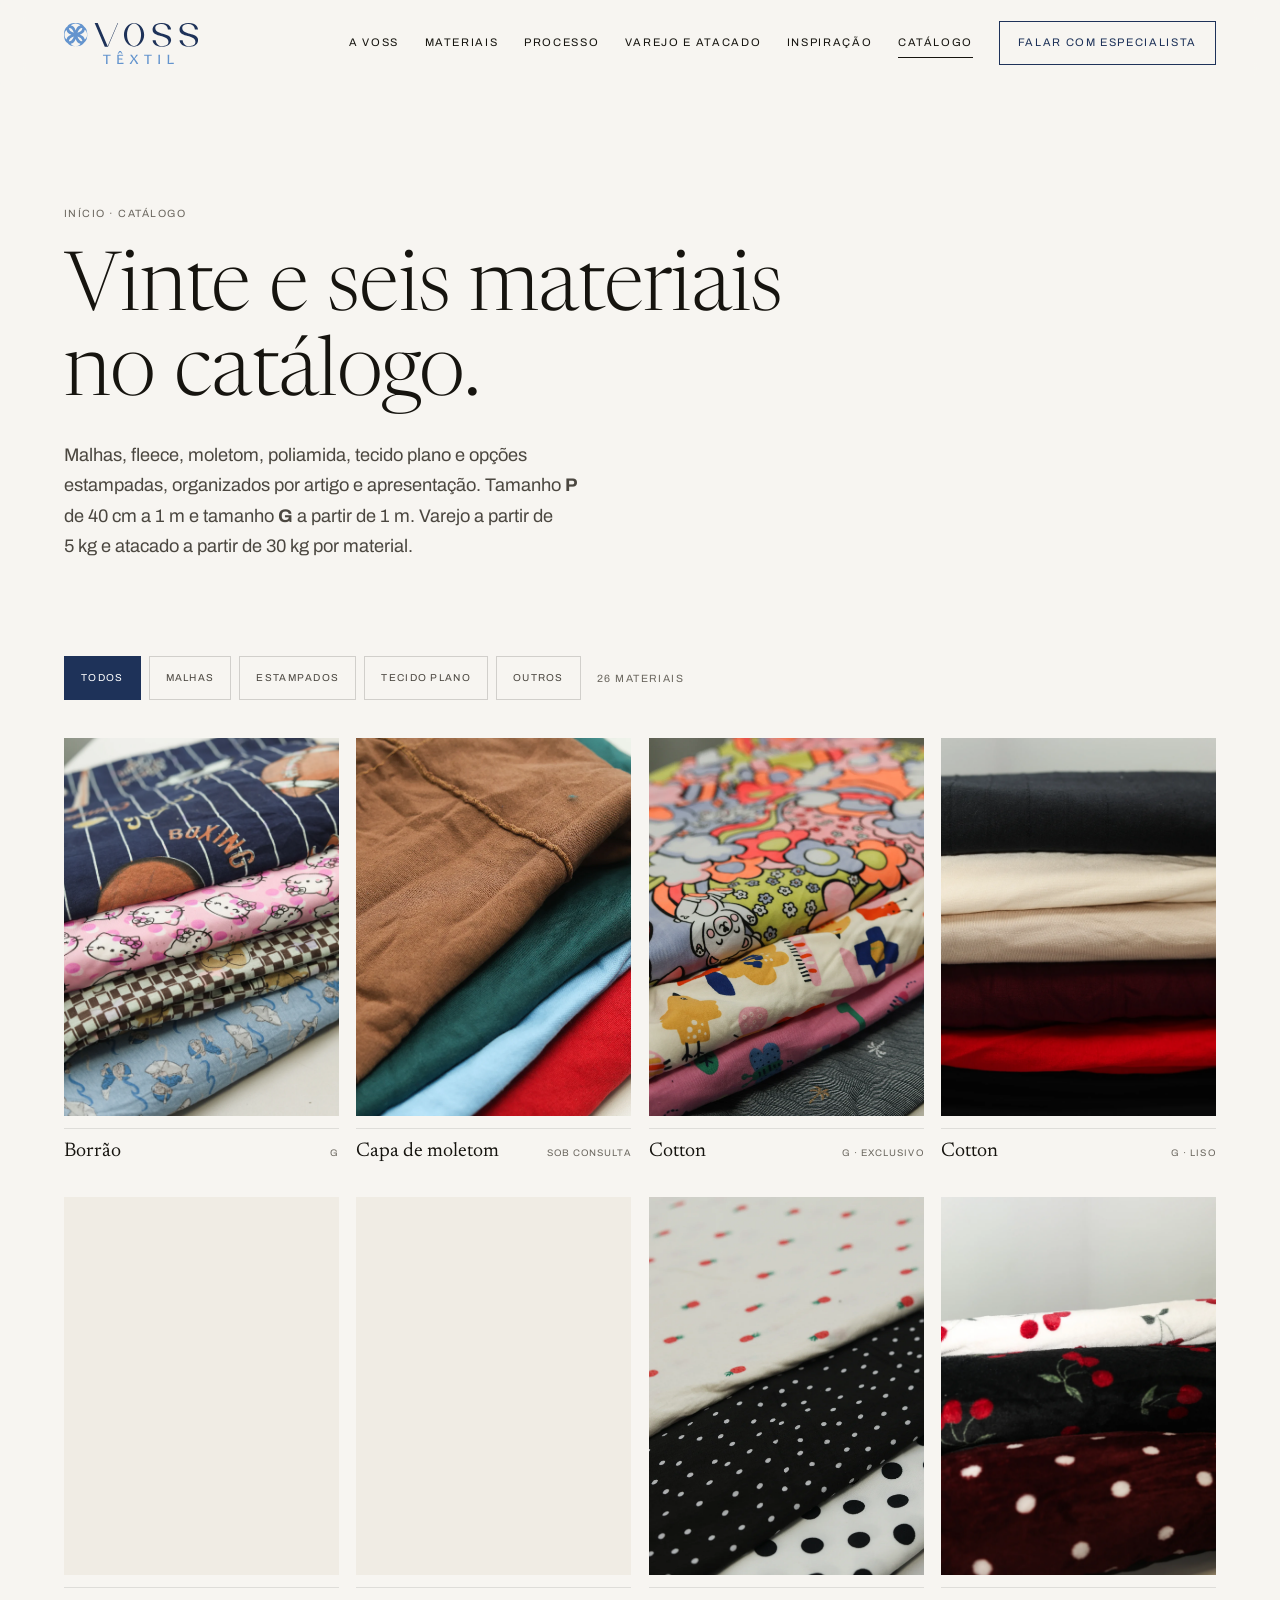
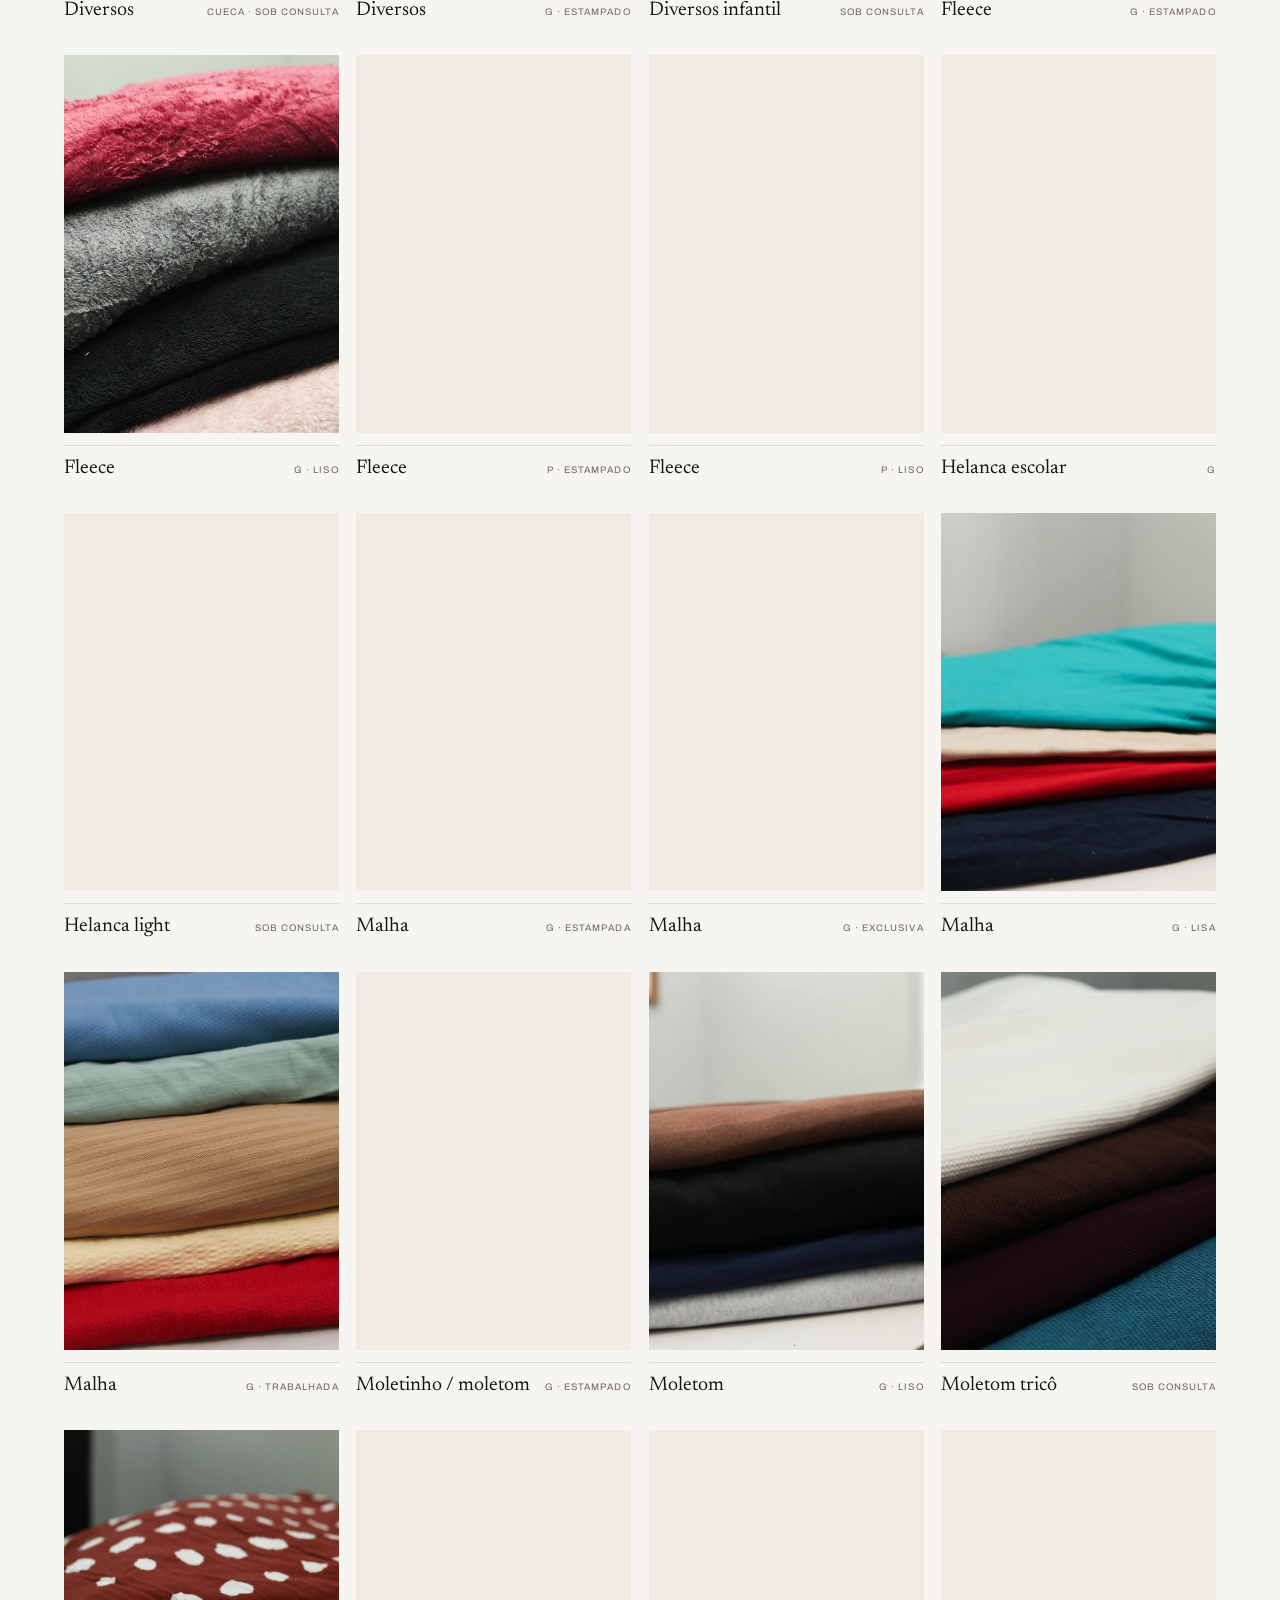
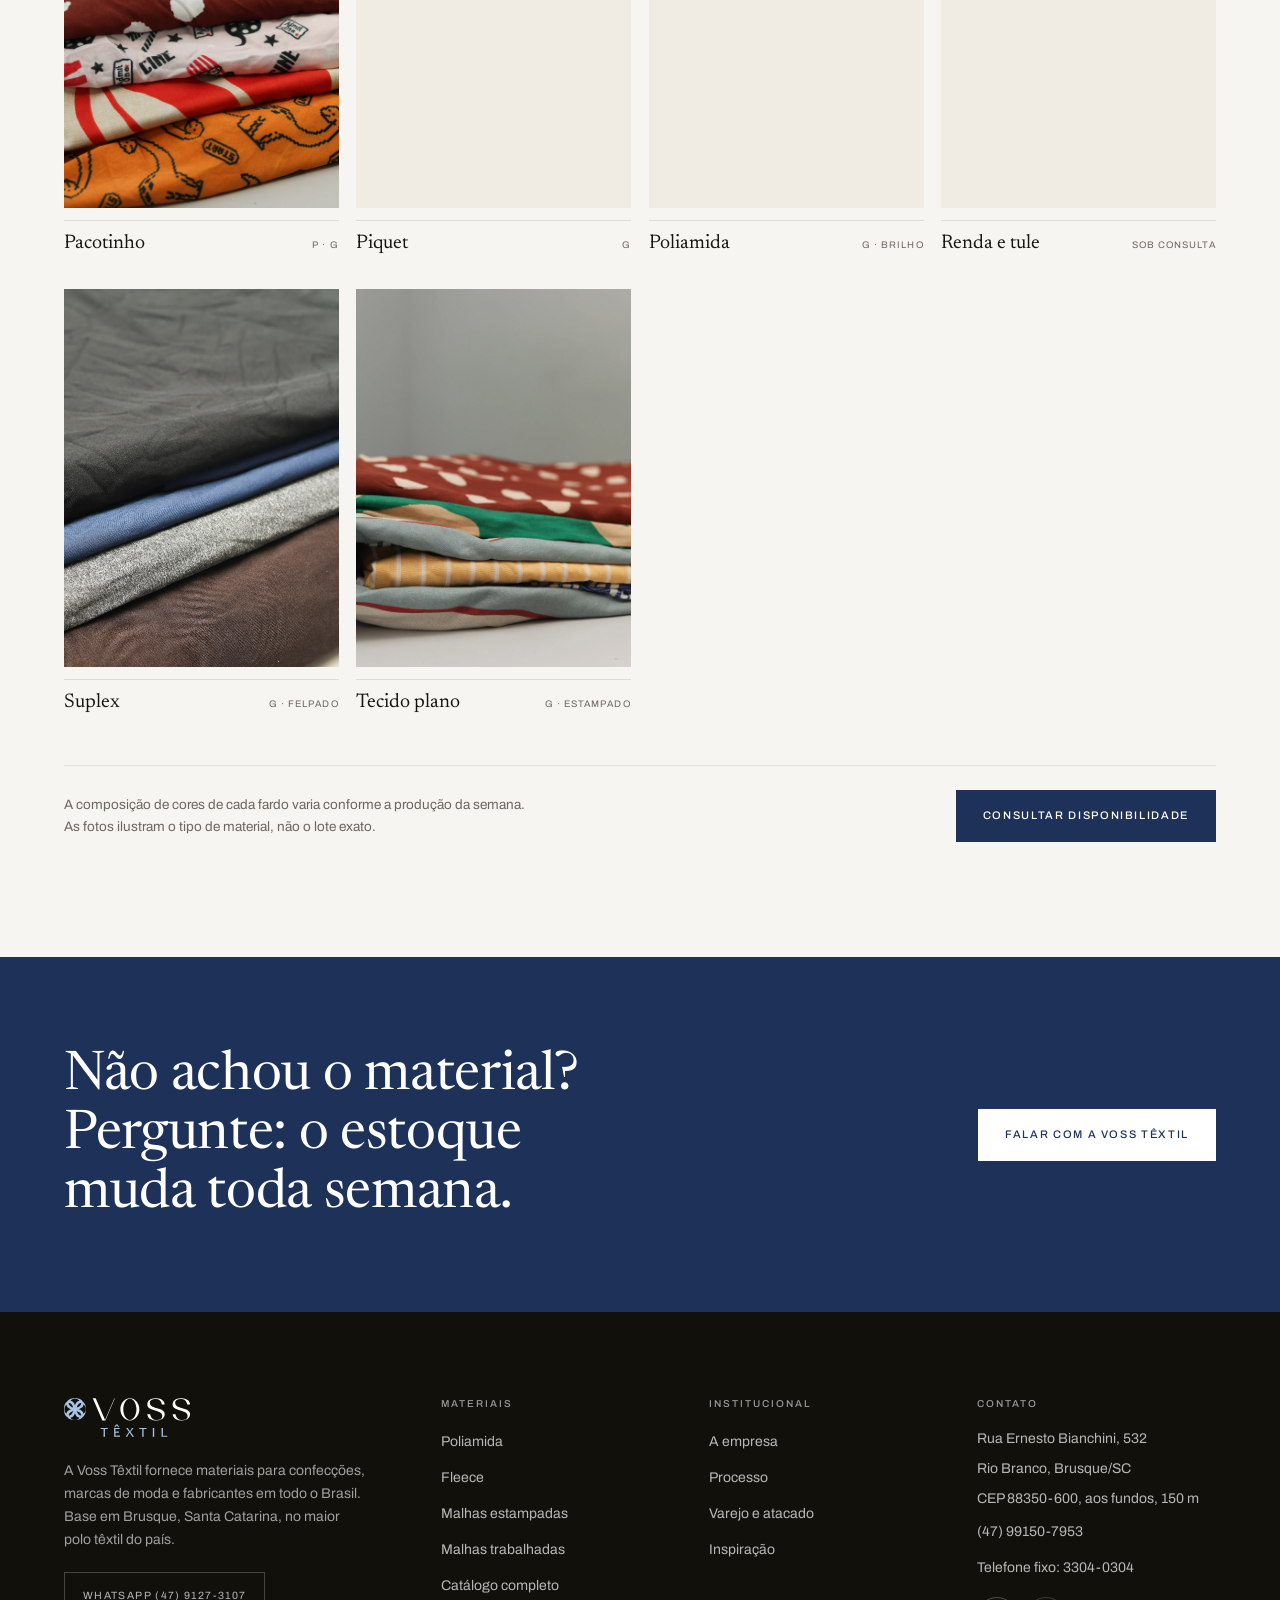
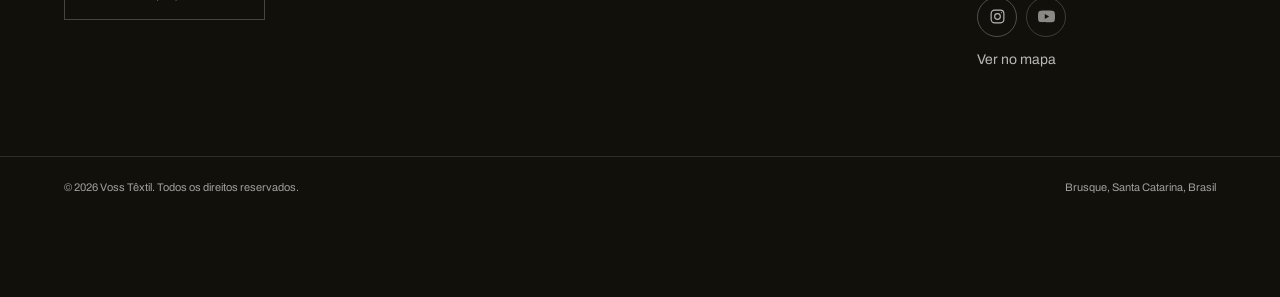
==== commit cd6f9a2e: "Abre conversa direta com prévia pública da Voss" ====
--- a/materiais.html
+++ b/materiais.html
@@ -7,16 +7,16 @@
 <title>Catálogo de materiais | Voss Têxtil | Brusque/SC</title>
 <meta name="description" content="Catálogo completo da Voss Têxtil com 26 materiais organizados por artigo e apresentação. Varejo a partir de 5 kg e atacado a partir de 30 kg por material.">
 <meta name="theme-color" content="#1e3259">
-<link rel="canonical" href="https://vosstextil.com.br/materiais.html">
+<link rel="canonical" href="https://voss-zeta.vercel.app/materiais.html">
 <link rel="icon" href="favicon.svg" type="image/svg+xml">
 
 <meta property="og:type" content="website">
 <meta property="og:locale" content="pt_BR">
 <meta property="og:site_name" content="Voss Têxtil">
-<meta property="og:url" content="https://vosstextil.com.br/materiais.html">
+<meta property="og:url" content="https://voss-zeta.vercel.app/materiais.html">
 <meta property="og:title" content="Catálogo de materiais | Voss Têxtil">
 <meta property="og:description" content="26 materiais têxteis da Voss organizados por artigo, tamanho e apresentação.">
-<meta property="og:image" content="https://vosstextil.com.br/img/og-voss.png">
+<meta property="og:image" content="https://voss-zeta.vercel.app/img/og-voss.png">
 <meta property="og:image:type" content="image/png">
 <meta property="og:image:width" content="1200">
 <meta property="og:image:height" content="630">
@@ -45,7 +45,7 @@
       <a href="index.html#volumes">Varejo e atacado</a>
       <a href="index.html#inspiracao">Inspiração</a>
       <a href="materiais.html" aria-current="page">Catálogo</a>
-      <a class="hdr__cta" href="https://wa.me/554791273107?text=Ol%C3%A1%2C%20gostaria%20de%20falar%20com%20um%20especialista%20da%20Voss%20T%C3%AAxtil." target="_blank" rel="noopener">Falar com especialista</a>
+      <a class="hdr__cta" href="https://wa.me/554791273107?text=https%3A%2F%2Fvoss-zeta.vercel.app%2F%0A%0AOl%C3%A1%2C%20gostaria%20de%20falar%20com%20um%20especialista%20da%20Voss%20T%C3%AAxtil." target="_blank" rel="noopener">Falar com especialista</a>
     </nav>
 
     <button class="burger" id="burger" type="button" aria-label="Abrir menu" aria-expanded="false" aria-controls="nav">
@@ -220,7 +220,7 @@
       A composição de cores de cada fardo varia conforme a produção da semana.
       As fotos ilustram o tipo de material, não o lote exato.
     </p>
-    <a class="btn" href="https://wa.me/554791273107?text=Ol%C3%A1%2C%20gostaria%20de%20consultar%20a%20disponibilidade%20de%20materiais%20do%20cat%C3%A1logo." target="_blank" rel="noopener">Consultar disponibilidade</a>
+    <a class="btn" href="https://wa.me/554791273107?text=https%3A%2F%2Fvoss-zeta.vercel.app%2F%0A%0AOl%C3%A1%2C%20gostaria%20de%20consultar%20a%20disponibilidade%20de%20materiais%20do%20cat%C3%A1logo." target="_blank" rel="noopener">Consultar disponibilidade</a>
   </div>
 
 </section>
@@ -229,7 +229,7 @@
 <section class="section section--tight dark">
   <div class="wrap cta__in">
     <h2 class="h2 rv" data-split="45">Não achou o material? Pergunte: o estoque muda toda semana.</h2>
-    <a class="btn btn--light rv" style="--d:100ms" href="https://wa.me/554791273107?text=Ol%C3%A1%2C%20procuro%20um%20material%20espec%C3%ADfico." target="_blank" rel="noopener">Falar com a Voss Têxtil</a>
+    <a class="btn btn--light rv" style="--d:100ms" href="https://wa.me/554791273107?text=https%3A%2F%2Fvoss-zeta.vercel.app%2F%0A%0AOl%C3%A1%2C%20procuro%20um%20material%20espec%C3%ADfico." target="_blank" rel="noopener">Falar com a Voss Têxtil</a>
   </div>
 </section>
 
@@ -246,7 +246,7 @@
         fabricantes em todo o Brasil. Base em Brusque, Santa Catarina, no maior
         polo têxtil do país.
       </p>
-      <a class="ft__wa" href="https://wa.me/554791273107?text=Ol%C3%A1%2C%20vim%20pelo%20site%20da%20Voss%20T%C3%AAxtil." target="_blank" rel="noopener">WhatsApp (47) 9127-3107</a>
+      <a class="ft__wa" href="https://wa.me/554791273107?text=https%3A%2F%2Fvoss-zeta.vercel.app%2F%0A%0AOl%C3%A1%2C%20vim%20pelo%20site%20da%20Voss%20T%C3%AAxtil." target="_blank" rel="noopener">WhatsApp (47) 9127-3107</a>
     </div>
 
     <div class="ft__col">
@@ -300,7 +300,7 @@
 
 <!-- =============================================== whatsapp flutuante === -->
 <a class="wa-float" id="waFloat"
-   href="https://wa.me/554791273107?text=Ol%C3%A1%2C%20vim%20pelo%20site%20da%20Voss%20T%C3%AAxtil."
+   href="https://wa.me/554791273107?text=https%3A%2F%2Fvoss-zeta.vercel.app%2F%0A%0AOl%C3%A1%2C%20vim%20pelo%20site%20da%20Voss%20T%C3%AAxtil."
    target="_blank" rel="noopener" aria-label="Falar com a Voss Têxtil no WhatsApp">
   <svg viewBox="0 0 24 24" aria-hidden="true" fill="currentColor">
     <path d="M12.04 2C6.58 2 2.13 6.45 2.13 11.91c0 1.75.46 3.45 1.32 4.95L2 22l5.25-1.38a9.9 9.9 0 0 0 4.79 1.22h.01c5.46 0 9.91-4.45 9.91-9.91 0-2.65-1.03-5.14-2.9-7.01A9.82 9.82 0 0 0 12.04 2Zm0 18.15h-.01a8.2 8.2 0 0 1-4.19-1.15l-.3-.18-3.12.82.83-3.04-.2-.31a8.2 8.2 0 0 1-1.26-4.38c0-4.54 3.7-8.24 8.25-8.24 2.2 0 4.27.86 5.83 2.42a8.19 8.19 0 0 1 2.41 5.83c0 4.54-3.7 8.23-8.24 8.23Zm4.52-6.17c-.25-.12-1.47-.72-1.69-.81-.23-.08-.39-.12-.56.13-.16.24-.64.8-.78.97-.15.16-.29.18-.53.06-.25-.12-1.05-.39-1.99-1.23-.74-.66-1.23-1.47-1.38-1.71-.14-.25-.01-.38.11-.5.11-.11.25-.29.37-.43.13-.15.17-.25.25-.41.08-.17.04-.31-.02-.43-.06-.12-.56-1.34-.76-1.84-.2-.48-.4-.42-.56-.43h-.47c-.16 0-.43.06-.65.31-.22.24-.85.83-.85 2.03s.87 2.35.99 2.51c.12.16 1.71 2.61 4.14 3.66.58.25 1.03.4 1.38.51.58.19 1.11.16 1.53.1.47-.07 1.47-.6 1.67-1.18.21-.58.21-1.07.15-1.18-.06-.1-.22-.16-.47-.28Z"/>
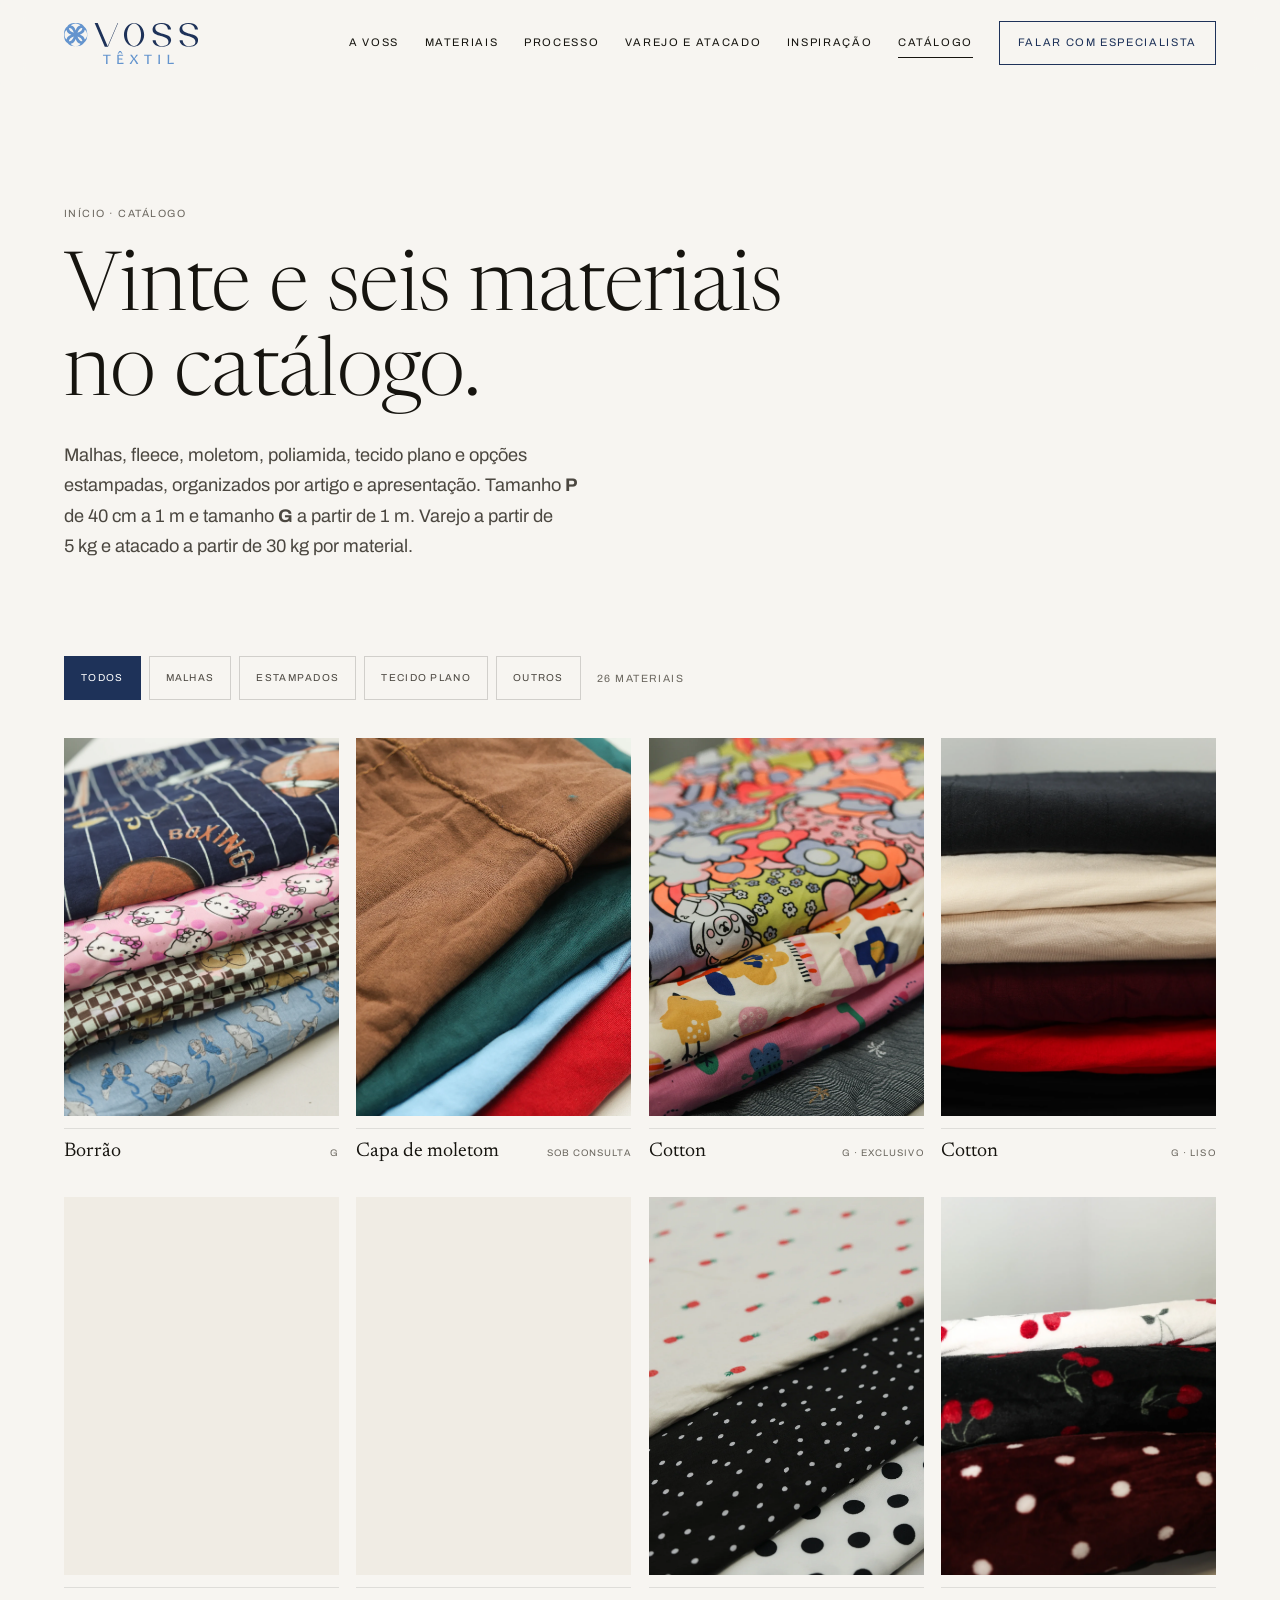
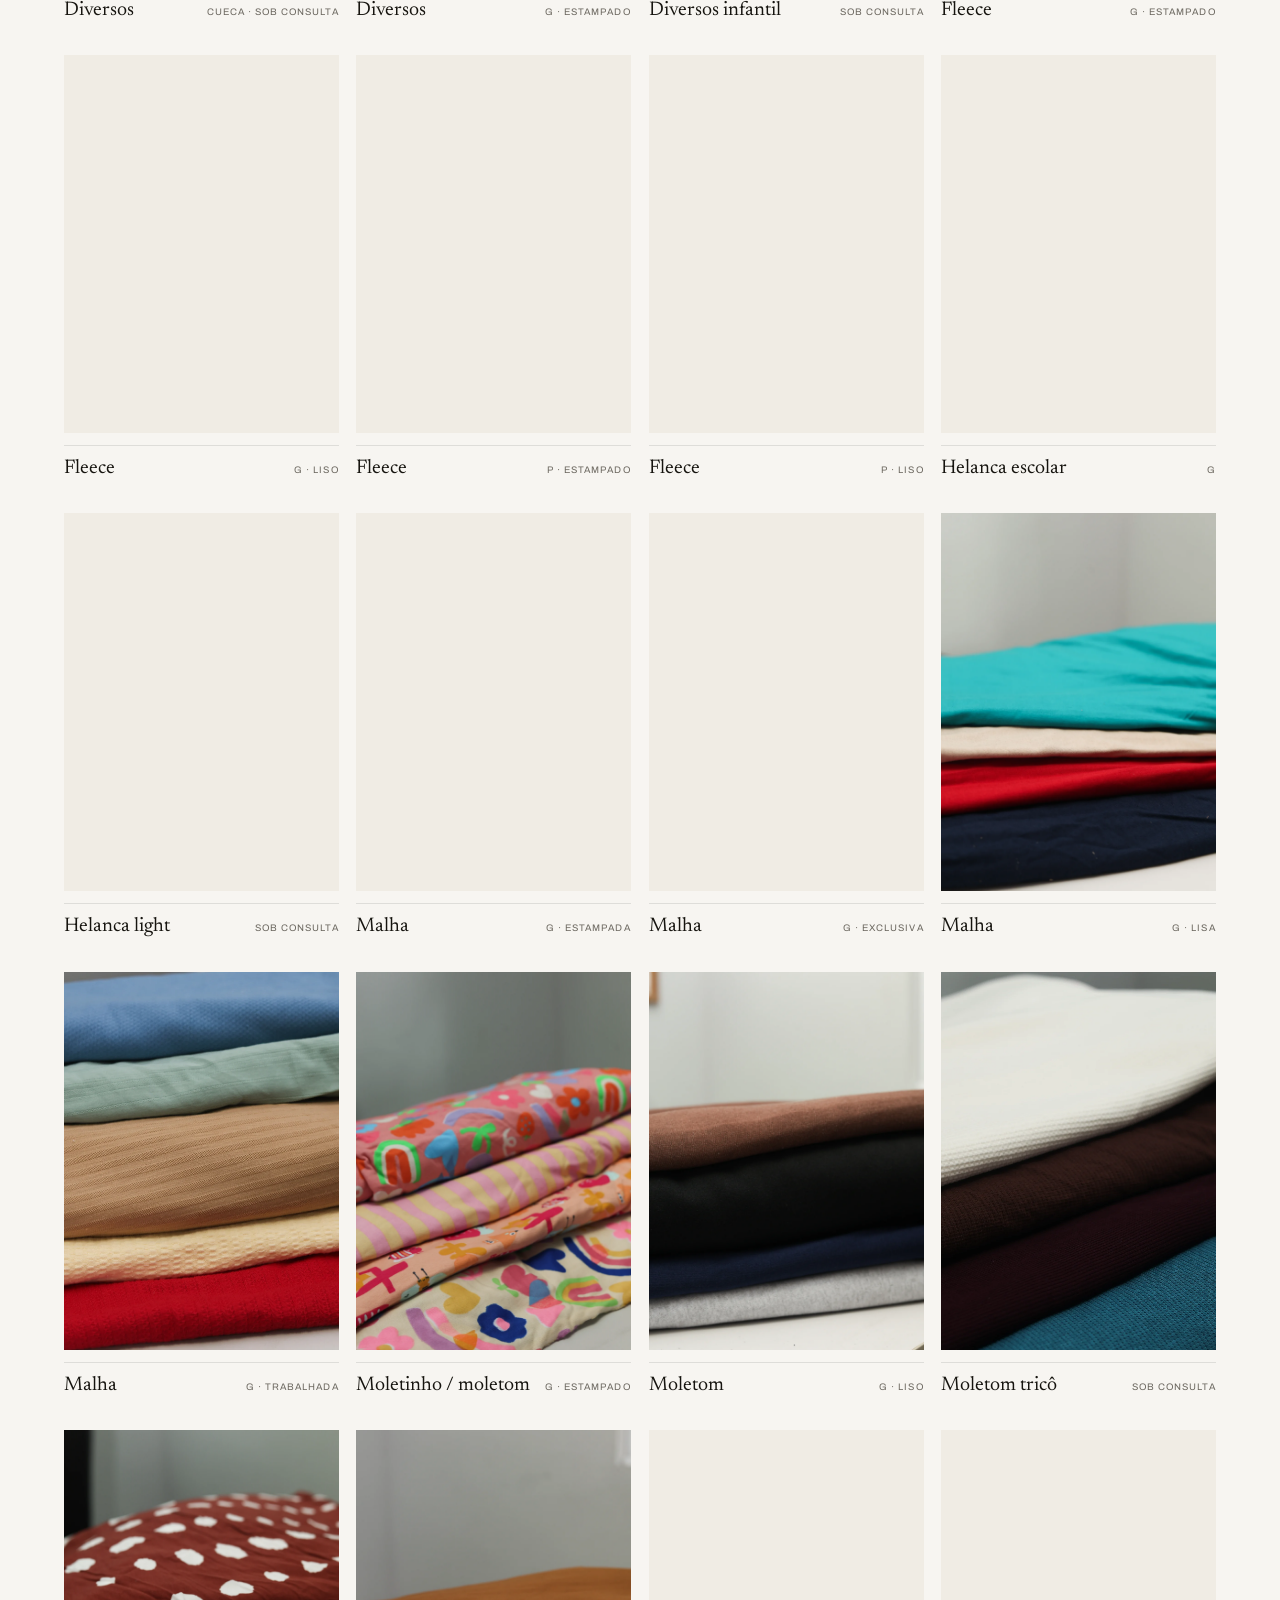
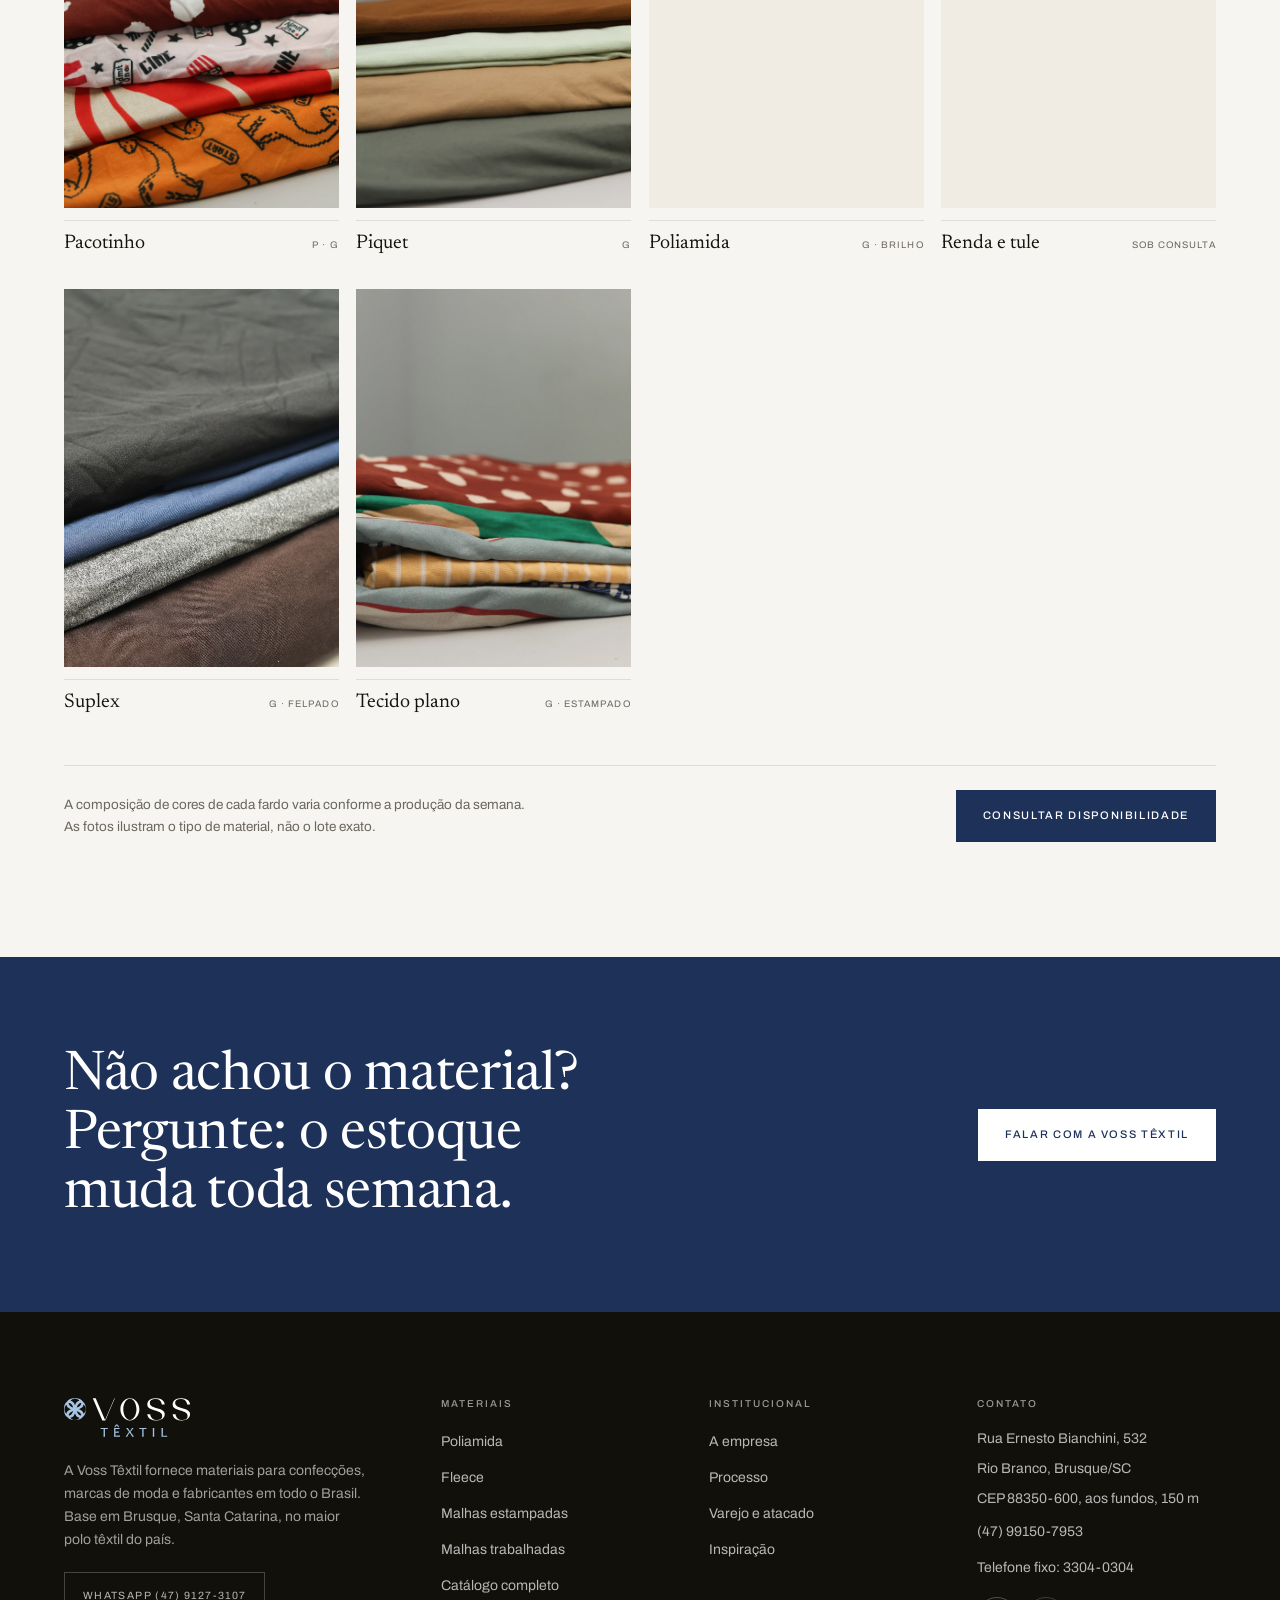
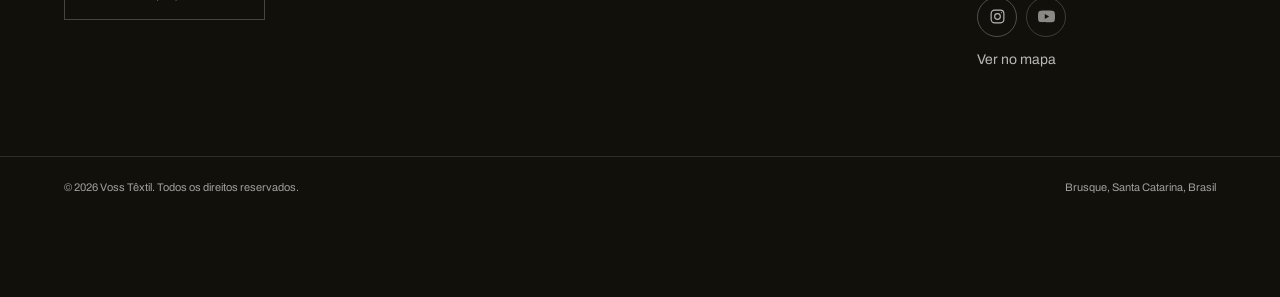
==== commit 20f5430d: "Usa logo da Voss na prévia do WhatsApp" ====
--- a/materiais.html
+++ b/materiais.html
@@ -45,7 +45,7 @@
       <a href="index.html#volumes">Varejo e atacado</a>
       <a href="index.html#inspiracao">Inspiração</a>
       <a href="materiais.html" aria-current="page">Catálogo</a>
-      <a class="hdr__cta" href="https://wa.me/554791273107?text=https%3A%2F%2Fvoss-zeta.vercel.app%2F%0A%0AOl%C3%A1%2C%20gostaria%20de%20falar%20com%20um%20especialista%20da%20Voss%20T%C3%AAxtil." target="_blank" rel="noopener">Falar com especialista</a>
+      <a class="hdr__cta" href="https://wa.me/554791273107?text=https%3A%2F%2Fvoss-zeta.vercel.app%2F%3Fpreview%3Dlogo%0A%0AOl%C3%A1%2C%20gostaria%20de%20falar%20com%20um%20especialista%20da%20Voss%20T%C3%AAxtil." target="_blank" rel="noopener">Falar com especialista</a>
     </nav>
 
     <button class="burger" id="burger" type="button" aria-label="Abrir menu" aria-expanded="false" aria-controls="nav">
@@ -220,7 +220,7 @@
       A composição de cores de cada fardo varia conforme a produção da semana.
       As fotos ilustram o tipo de material, não o lote exato.
     </p>
-    <a class="btn" href="https://wa.me/554791273107?text=https%3A%2F%2Fvoss-zeta.vercel.app%2F%0A%0AOl%C3%A1%2C%20gostaria%20de%20consultar%20a%20disponibilidade%20de%20materiais%20do%20cat%C3%A1logo." target="_blank" rel="noopener">Consultar disponibilidade</a>
+    <a class="btn" href="https://wa.me/554791273107?text=https%3A%2F%2Fvoss-zeta.vercel.app%2F%3Fpreview%3Dlogo%0A%0AOl%C3%A1%2C%20gostaria%20de%20consultar%20a%20disponibilidade%20de%20materiais%20do%20cat%C3%A1logo." target="_blank" rel="noopener">Consultar disponibilidade</a>
   </div>
 
 </section>
@@ -229,7 +229,7 @@
 <section class="section section--tight dark">
   <div class="wrap cta__in">
     <h2 class="h2 rv" data-split="45">Não achou o material? Pergunte: o estoque muda toda semana.</h2>
-    <a class="btn btn--light rv" style="--d:100ms" href="https://wa.me/554791273107?text=https%3A%2F%2Fvoss-zeta.vercel.app%2F%0A%0AOl%C3%A1%2C%20procuro%20um%20material%20espec%C3%ADfico." target="_blank" rel="noopener">Falar com a Voss Têxtil</a>
+    <a class="btn btn--light rv" style="--d:100ms" href="https://wa.me/554791273107?text=https%3A%2F%2Fvoss-zeta.vercel.app%2F%3Fpreview%3Dlogo%0A%0AOl%C3%A1%2C%20procuro%20um%20material%20espec%C3%ADfico." target="_blank" rel="noopener">Falar com a Voss Têxtil</a>
   </div>
 </section>
 
@@ -246,7 +246,7 @@
         fabricantes em todo o Brasil. Base em Brusque, Santa Catarina, no maior
         polo têxtil do país.
       </p>
-      <a class="ft__wa" href="https://wa.me/554791273107?text=https%3A%2F%2Fvoss-zeta.vercel.app%2F%0A%0AOl%C3%A1%2C%20vim%20pelo%20site%20da%20Voss%20T%C3%AAxtil." target="_blank" rel="noopener">WhatsApp (47) 9127-3107</a>
+      <a class="ft__wa" href="https://wa.me/554791273107?text=https%3A%2F%2Fvoss-zeta.vercel.app%2F%3Fpreview%3Dlogo%0A%0AOl%C3%A1%2C%20vim%20pelo%20site%20da%20Voss%20T%C3%AAxtil." target="_blank" rel="noopener">WhatsApp (47) 9127-3107</a>
     </div>
 
     <div class="ft__col">
@@ -300,7 +300,7 @@
 
 <!-- =============================================== whatsapp flutuante === -->
 <a class="wa-float" id="waFloat"
-   href="https://wa.me/554791273107?text=https%3A%2F%2Fvoss-zeta.vercel.app%2F%0A%0AOl%C3%A1%2C%20vim%20pelo%20site%20da%20Voss%20T%C3%AAxtil."
+   href="https://wa.me/554791273107?text=https%3A%2F%2Fvoss-zeta.vercel.app%2F%3Fpreview%3Dlogo%0A%0AOl%C3%A1%2C%20vim%20pelo%20site%20da%20Voss%20T%C3%AAxtil."
    target="_blank" rel="noopener" aria-label="Falar com a Voss Têxtil no WhatsApp">
   <svg viewBox="0 0 24 24" aria-hidden="true" fill="currentColor">
     <path d="M12.04 2C6.58 2 2.13 6.45 2.13 11.91c0 1.75.46 3.45 1.32 4.95L2 22l5.25-1.38a9.9 9.9 0 0 0 4.79 1.22h.01c5.46 0 9.91-4.45 9.91-9.91 0-2.65-1.03-5.14-2.9-7.01A9.82 9.82 0 0 0 12.04 2Zm0 18.15h-.01a8.2 8.2 0 0 1-4.19-1.15l-.3-.18-3.12.82.83-3.04-.2-.31a8.2 8.2 0 0 1-1.26-4.38c0-4.54 3.7-8.24 8.25-8.24 2.2 0 4.27.86 5.83 2.42a8.19 8.19 0 0 1 2.41 5.83c0 4.54-3.7 8.23-8.24 8.23Zm4.52-6.17c-.25-.12-1.47-.72-1.69-.81-.23-.08-.39-.12-.56.13-.16.24-.64.8-.78.97-.15.16-.29.18-.53.06-.25-.12-1.05-.39-1.99-1.23-.74-.66-1.23-1.47-1.38-1.71-.14-.25-.01-.38.11-.5.11-.11.25-.29.37-.43.13-.15.17-.25.25-.41.08-.17.04-.31-.02-.43-.06-.12-.56-1.34-.76-1.84-.2-.48-.4-.42-.56-.43h-.47c-.16 0-.43.06-.65.31-.22.24-.85.83-.85 2.03s.87 2.35.99 2.51c.12.16 1.71 2.61 4.14 3.66.58.25 1.03.4 1.38.51.58.19 1.11.16 1.53.1.47-.07 1.47-.6 1.67-1.18.21-.58.21-1.07.15-1.18-.06-.1-.22-.16-.47-.28Z"/>
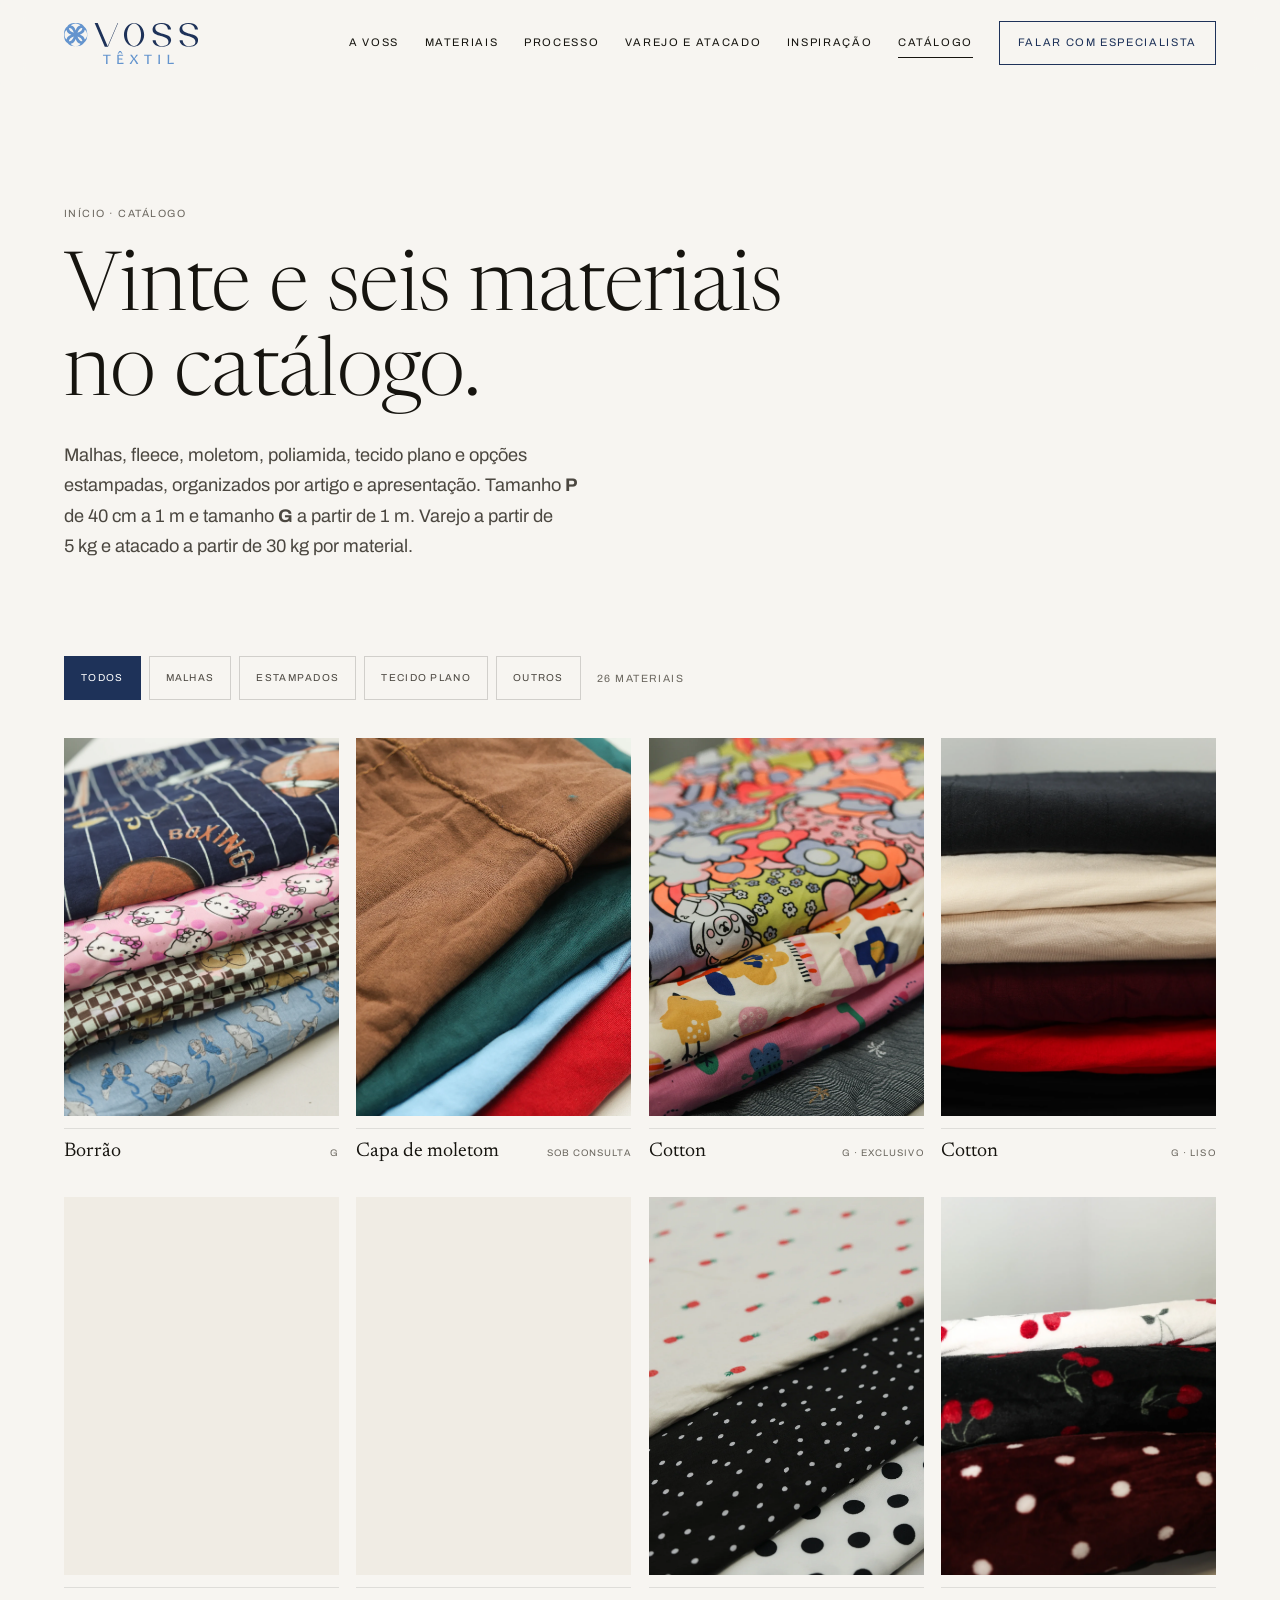
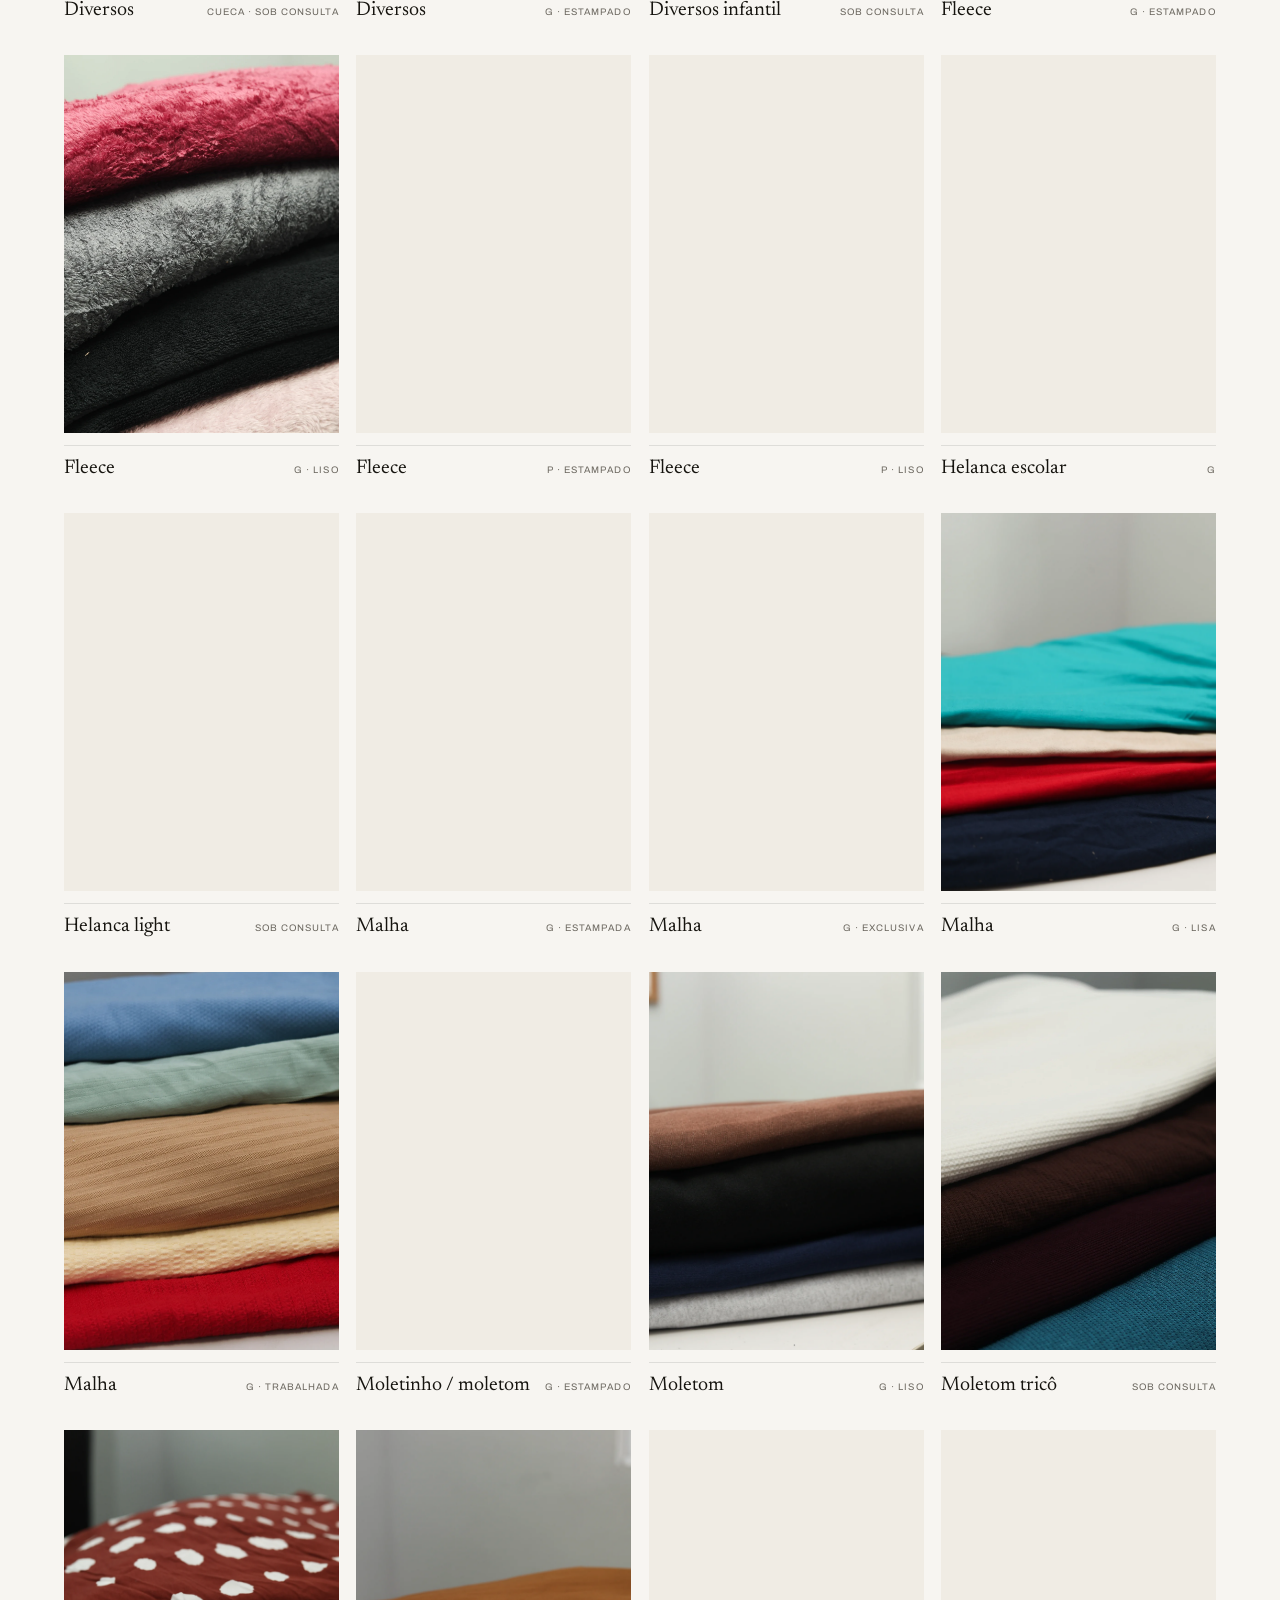
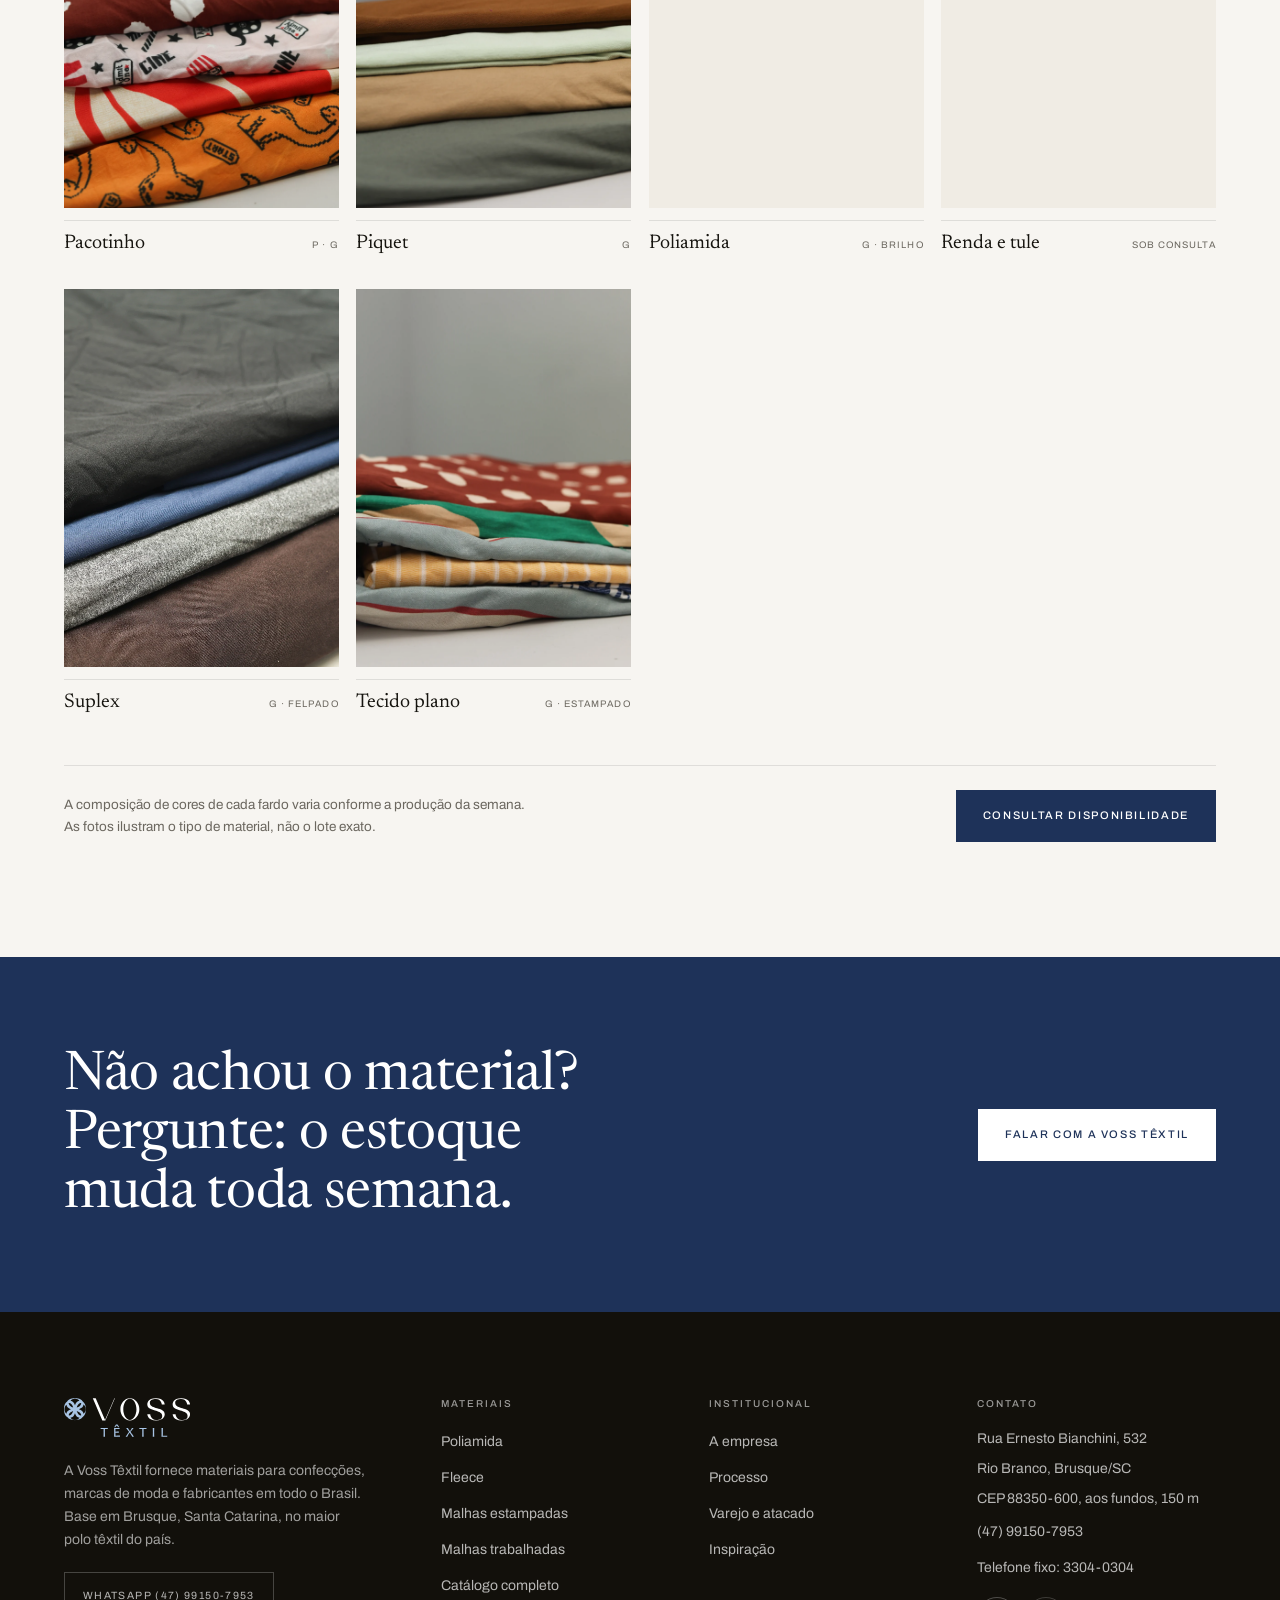
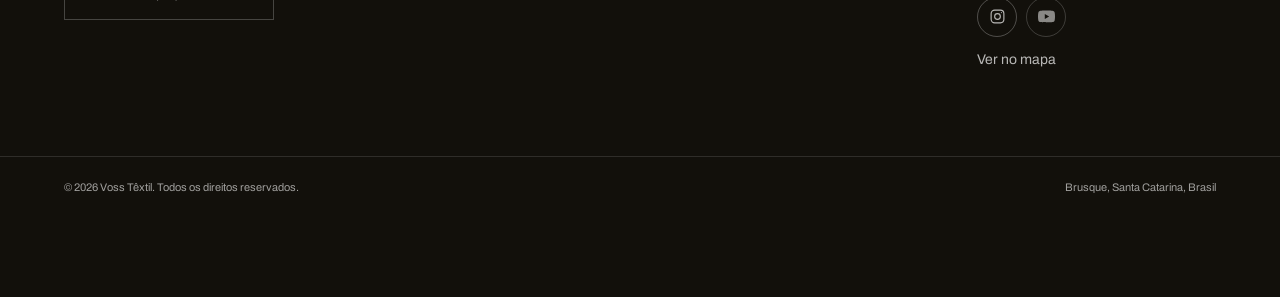
==== commit b847497f: "Restaura WhatsApp comercial da Voss" ====
--- a/materiais.html
+++ b/materiais.html
@@ -45,7 +45,7 @@
       <a href="index.html#volumes">Varejo e atacado</a>
       <a href="index.html#inspiracao">Inspiração</a>
       <a href="materiais.html" aria-current="page">Catálogo</a>
-      <a class="hdr__cta" href="https://wa.me/554791273107?text=https%3A%2F%2Fvoss-zeta.vercel.app%2F%3Fpreview%3Dlogo%0A%0AOl%C3%A1%2C%20gostaria%20de%20falar%20com%20um%20especialista%20da%20Voss%20T%C3%AAxtil." target="_blank" rel="noopener">Falar com especialista</a>
+      <a class="hdr__cta" href="https://wa.me/5547991507953?text=https%3A%2F%2Fvoss-zeta.vercel.app%2F%3Fpreview%3Dlogo%0A%0AOl%C3%A1%2C%20gostaria%20de%20falar%20com%20um%20especialista%20da%20Voss%20T%C3%AAxtil." target="_blank" rel="noopener">Falar com especialista</a>
     </nav>
 
     <button class="burger" id="burger" type="button" aria-label="Abrir menu" aria-expanded="false" aria-controls="nav">
@@ -220,7 +220,7 @@
       A composição de cores de cada fardo varia conforme a produção da semana.
       As fotos ilustram o tipo de material, não o lote exato.
     </p>
-    <a class="btn" href="https://wa.me/554791273107?text=https%3A%2F%2Fvoss-zeta.vercel.app%2F%3Fpreview%3Dlogo%0A%0AOl%C3%A1%2C%20gostaria%20de%20consultar%20a%20disponibilidade%20de%20materiais%20do%20cat%C3%A1logo." target="_blank" rel="noopener">Consultar disponibilidade</a>
+    <a class="btn" href="https://wa.me/5547991507953?text=https%3A%2F%2Fvoss-zeta.vercel.app%2F%3Fpreview%3Dlogo%0A%0AOl%C3%A1%2C%20gostaria%20de%20consultar%20a%20disponibilidade%20de%20materiais%20do%20cat%C3%A1logo." target="_blank" rel="noopener">Consultar disponibilidade</a>
   </div>
 
 </section>
@@ -229,7 +229,7 @@
 <section class="section section--tight dark">
   <div class="wrap cta__in">
     <h2 class="h2 rv" data-split="45">Não achou o material? Pergunte: o estoque muda toda semana.</h2>
-    <a class="btn btn--light rv" style="--d:100ms" href="https://wa.me/554791273107?text=https%3A%2F%2Fvoss-zeta.vercel.app%2F%3Fpreview%3Dlogo%0A%0AOl%C3%A1%2C%20procuro%20um%20material%20espec%C3%ADfico." target="_blank" rel="noopener">Falar com a Voss Têxtil</a>
+    <a class="btn btn--light rv" style="--d:100ms" href="https://wa.me/5547991507953?text=https%3A%2F%2Fvoss-zeta.vercel.app%2F%3Fpreview%3Dlogo%0A%0AOl%C3%A1%2C%20procuro%20um%20material%20espec%C3%ADfico." target="_blank" rel="noopener">Falar com a Voss Têxtil</a>
   </div>
 </section>
 
@@ -246,7 +246,7 @@
         fabricantes em todo o Brasil. Base em Brusque, Santa Catarina, no maior
         polo têxtil do país.
       </p>
-      <a class="ft__wa" href="https://wa.me/554791273107?text=https%3A%2F%2Fvoss-zeta.vercel.app%2F%3Fpreview%3Dlogo%0A%0AOl%C3%A1%2C%20vim%20pelo%20site%20da%20Voss%20T%C3%AAxtil." target="_blank" rel="noopener">WhatsApp (47) 9127-3107</a>
+      <a class="ft__wa" href="https://wa.me/5547991507953?text=https%3A%2F%2Fvoss-zeta.vercel.app%2F%3Fpreview%3Dlogo%0A%0AOl%C3%A1%2C%20vim%20pelo%20site%20da%20Voss%20T%C3%AAxtil." target="_blank" rel="noopener">WhatsApp (47) 99150-7953</a>
     </div>
 
     <div class="ft__col">
@@ -300,7 +300,7 @@
 
 <!-- =============================================== whatsapp flutuante === -->
 <a class="wa-float" id="waFloat"
-   href="https://wa.me/554791273107?text=https%3A%2F%2Fvoss-zeta.vercel.app%2F%3Fpreview%3Dlogo%0A%0AOl%C3%A1%2C%20vim%20pelo%20site%20da%20Voss%20T%C3%AAxtil."
+   href="https://wa.me/5547991507953?text=https%3A%2F%2Fvoss-zeta.vercel.app%2F%3Fpreview%3Dlogo%0A%0AOl%C3%A1%2C%20vim%20pelo%20site%20da%20Voss%20T%C3%AAxtil."
    target="_blank" rel="noopener" aria-label="Falar com a Voss Têxtil no WhatsApp">
   <svg viewBox="0 0 24 24" aria-hidden="true" fill="currentColor">
     <path d="M12.04 2C6.58 2 2.13 6.45 2.13 11.91c0 1.75.46 3.45 1.32 4.95L2 22l5.25-1.38a9.9 9.9 0 0 0 4.79 1.22h.01c5.46 0 9.91-4.45 9.91-9.91 0-2.65-1.03-5.14-2.9-7.01A9.82 9.82 0 0 0 12.04 2Zm0 18.15h-.01a8.2 8.2 0 0 1-4.19-1.15l-.3-.18-3.12.82.83-3.04-.2-.31a8.2 8.2 0 0 1-1.26-4.38c0-4.54 3.7-8.24 8.25-8.24 2.2 0 4.27.86 5.83 2.42a8.19 8.19 0 0 1 2.41 5.83c0 4.54-3.7 8.23-8.24 8.23Zm4.52-6.17c-.25-.12-1.47-.72-1.69-.81-.23-.08-.39-.12-.56.13-.16.24-.64.8-.78.97-.15.16-.29.18-.53.06-.25-.12-1.05-.39-1.99-1.23-.74-.66-1.23-1.47-1.38-1.71-.14-.25-.01-.38.11-.5.11-.11.25-.29.37-.43.13-.15.17-.25.25-.41.08-.17.04-.31-.02-.43-.06-.12-.56-1.34-.76-1.84-.2-.48-.4-.42-.56-.43h-.47c-.16 0-.43.06-.65.31-.22.24-.85.83-.85 2.03s.87 2.35.99 2.51c.12.16 1.71 2.61 4.14 3.66.58.25 1.03.4 1.38.51.58.19 1.11.16 1.53.1.47-.07 1.47-.6 1.67-1.18.21-.58.21-1.07.15-1.18-.06-.1-.22-.16-.47-.28Z"/>
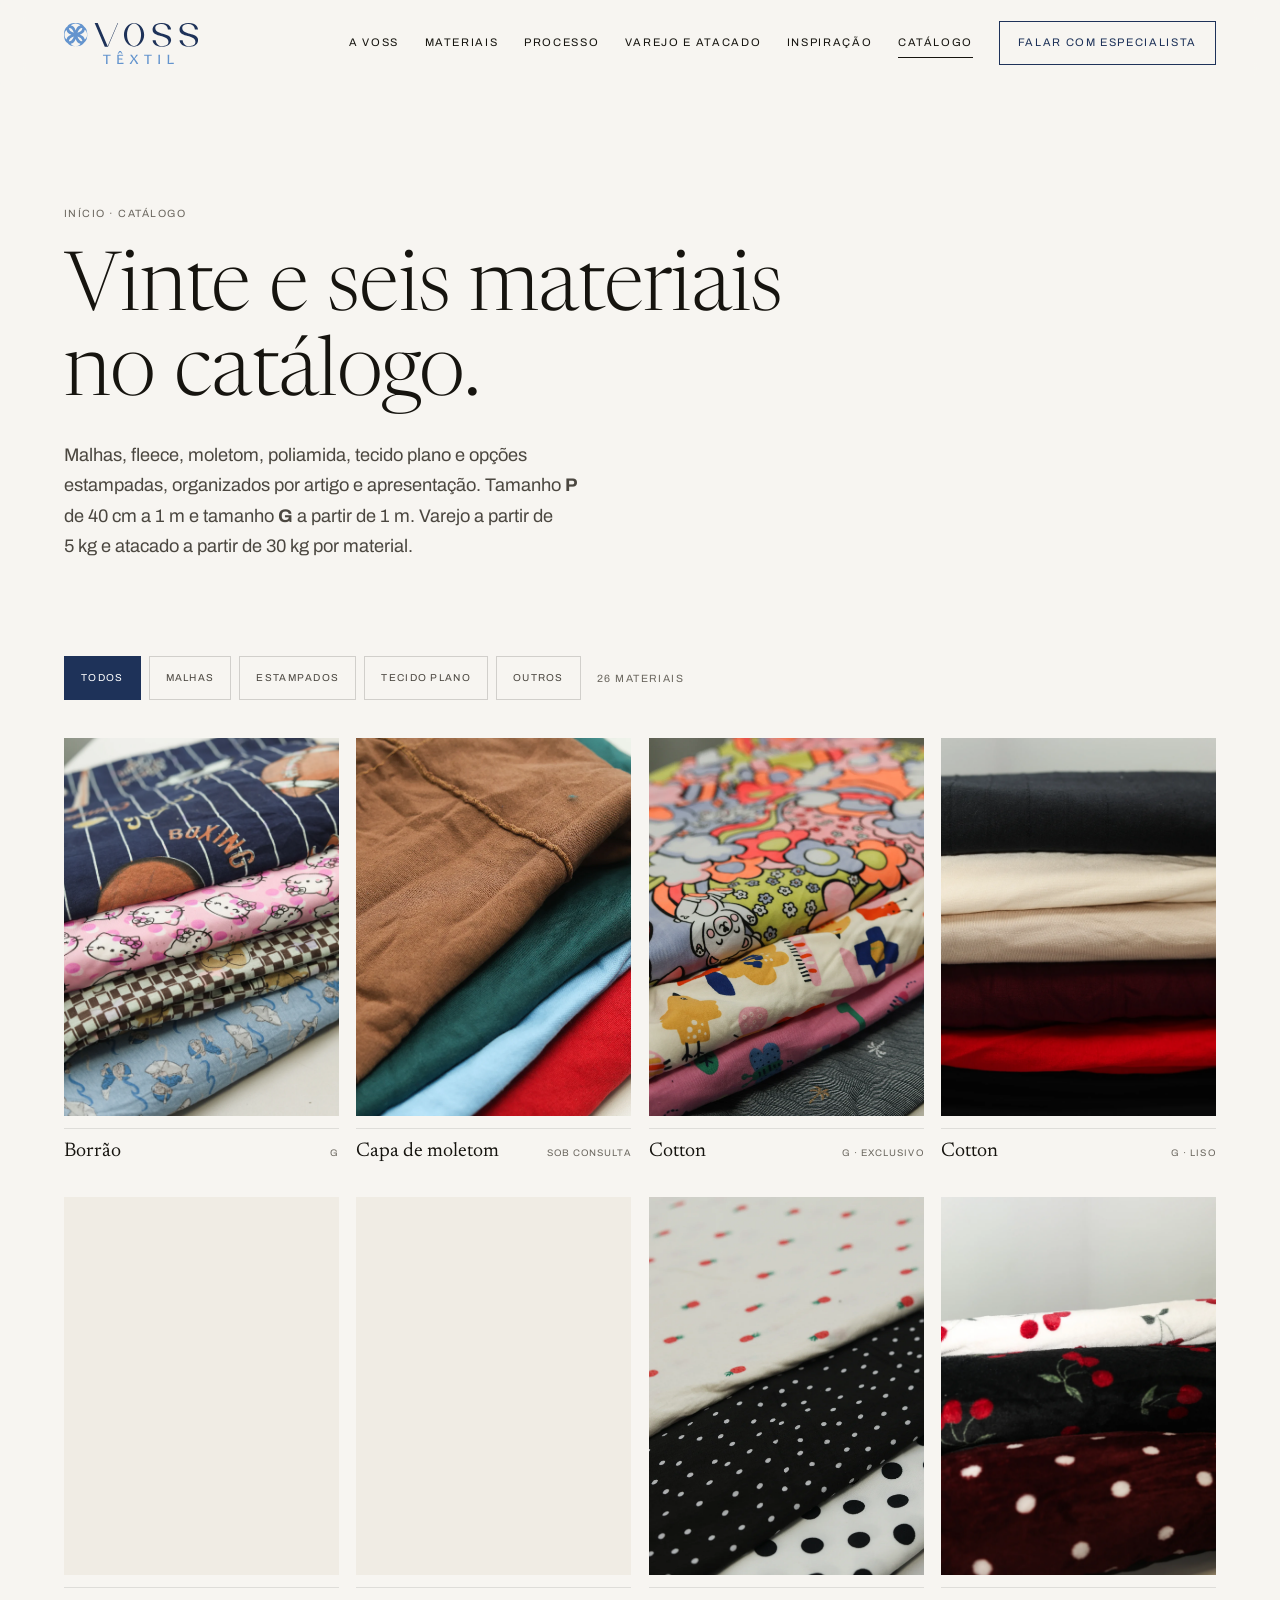
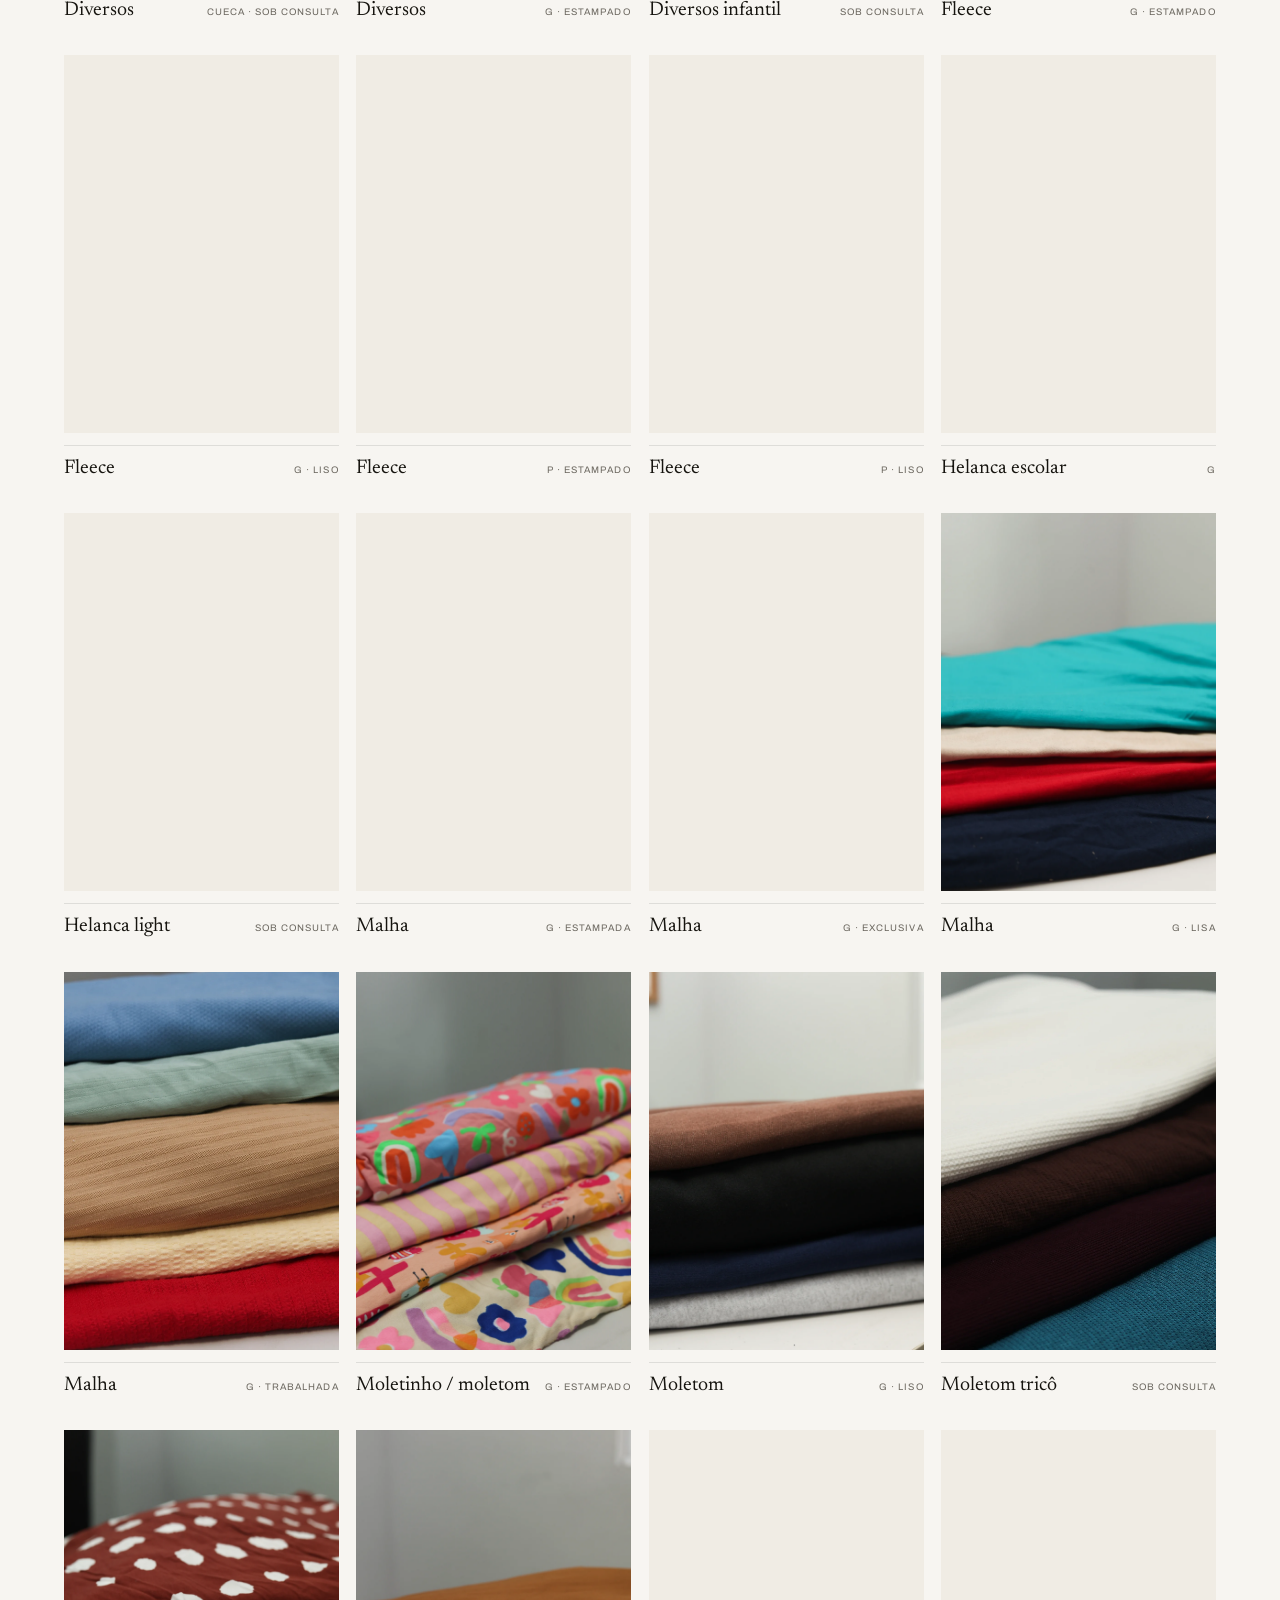
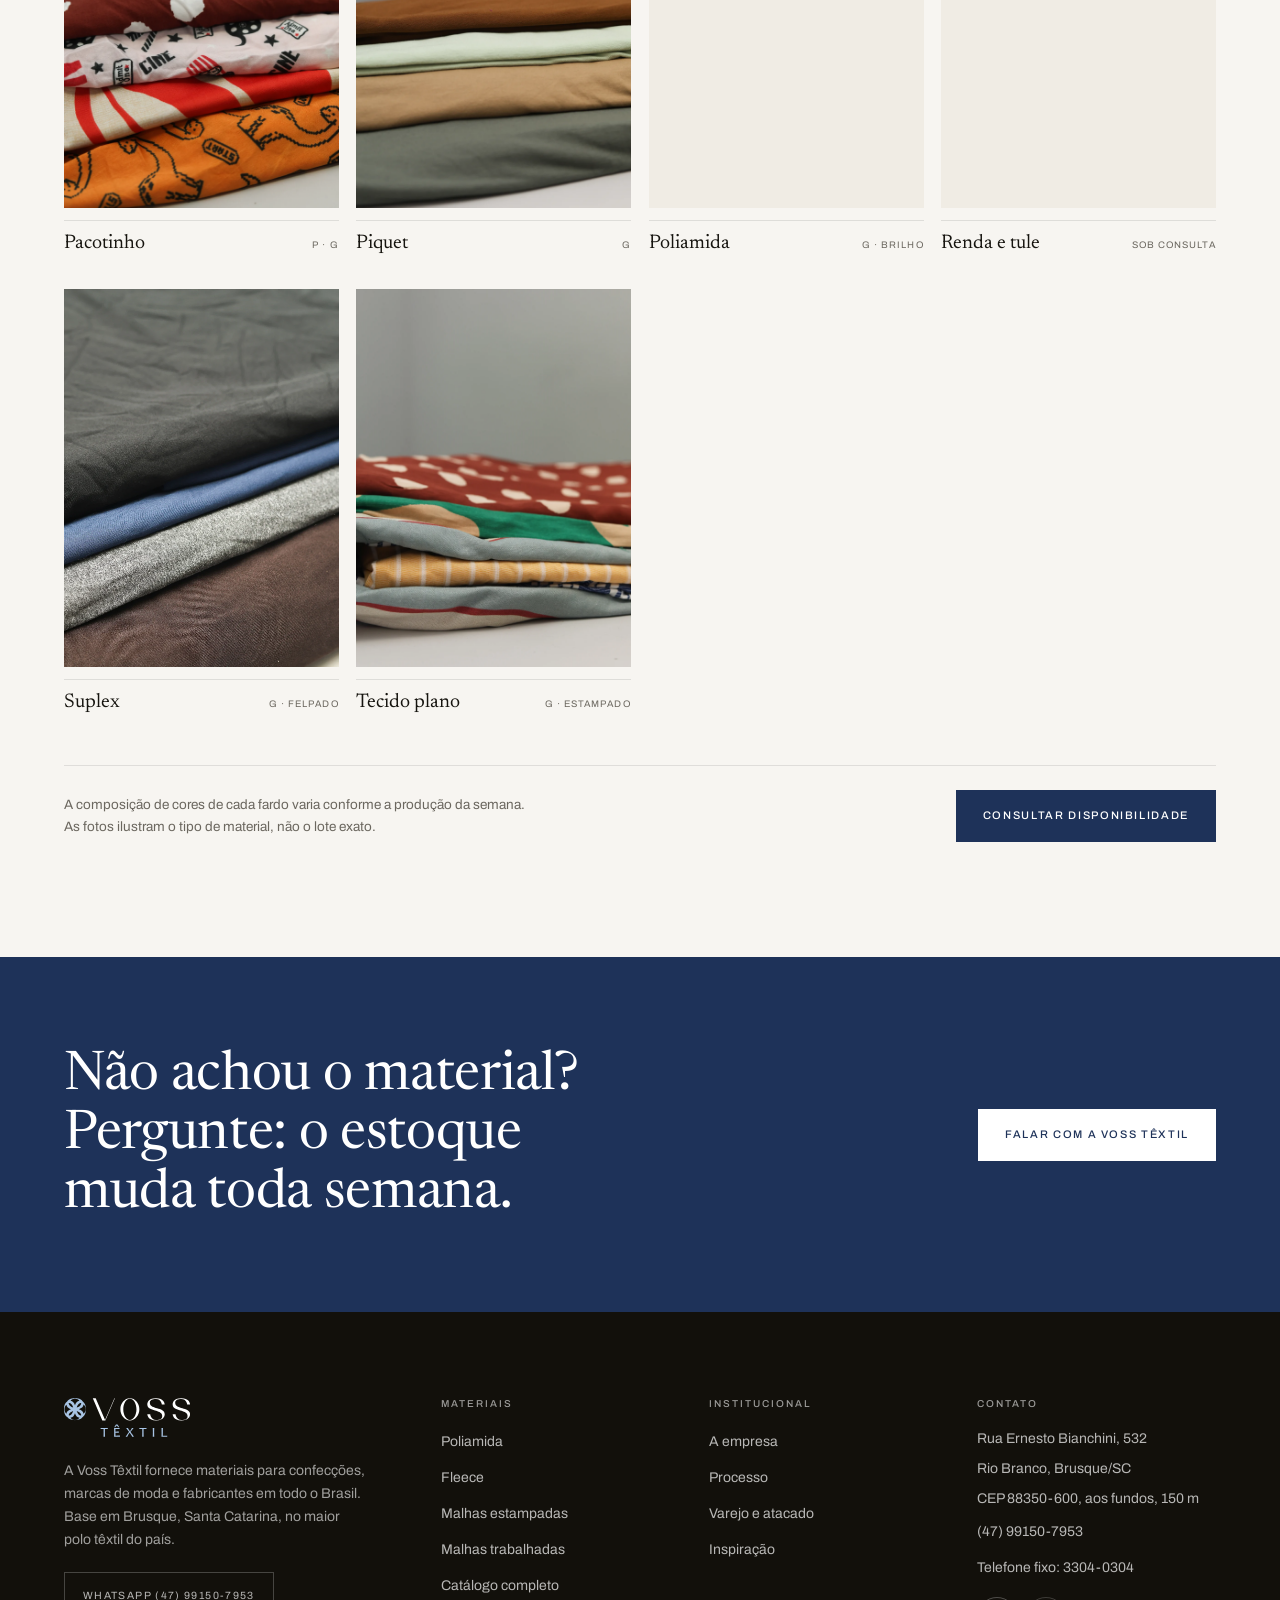
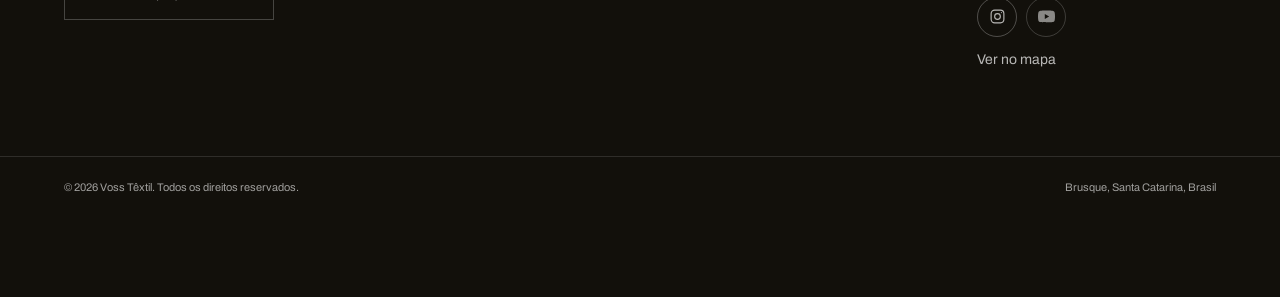
==== commit 5924ccfd: "Adiciona Google Tag Manager (GTM-PSCLNWM3) Snippet no head e noscript no body de index e materiais, " ====
--- a/materiais.html
+++ b/materiais.html
@@ -3,6 +3,14 @@
 <head>
 <meta charset="utf-8">
 <meta name="viewport" content="width=device-width, initial-scale=1">
+
+<!-- Google Tag Manager -->
+<script>(function(w,d,s,l,i){w[l]=w[l]||[];w[l].push({'gtm.start':
+new Date().getTime(),event:'gtm.js'});var f=d.getElementsByTagName(s)[0],
+j=d.createElement(s),dl=l!='dataLayer'?'&l='+l:'';j.async=true;j.src=
+'https://www.googletagmanager.com/gtm.js?id='+i+dl;f.parentNode.insertBefore(j,f);
+})(window,document,'script','dataLayer','GTM-PSCLNWM3');</script>
+<!-- End Google Tag Manager -->
 
 <title>Catálogo de materiais | Voss Têxtil | Brusque/SC</title>
 <meta name="description" content="Catálogo completo da Voss Têxtil com 26 materiais organizados por artigo e apresentação. Varejo a partir de 5 kg e atacado a partir de 30 kg por material.">
@@ -28,6 +36,10 @@
 <link rel="stylesheet" href="styles.css">
 </head>
 <body>
+<!-- Google Tag Manager (noscript) -->
+<noscript><iframe src="https://www.googletagmanager.com/ns.html?id=GTM-PSCLNWM3"
+height="0" width="0" style="display:none;visibility:hidden"></iframe></noscript>
+<!-- End Google Tag Manager (noscript) -->
 
 <a class="skip" href="#conteudo">Ir para o conteúdo</a>
 
